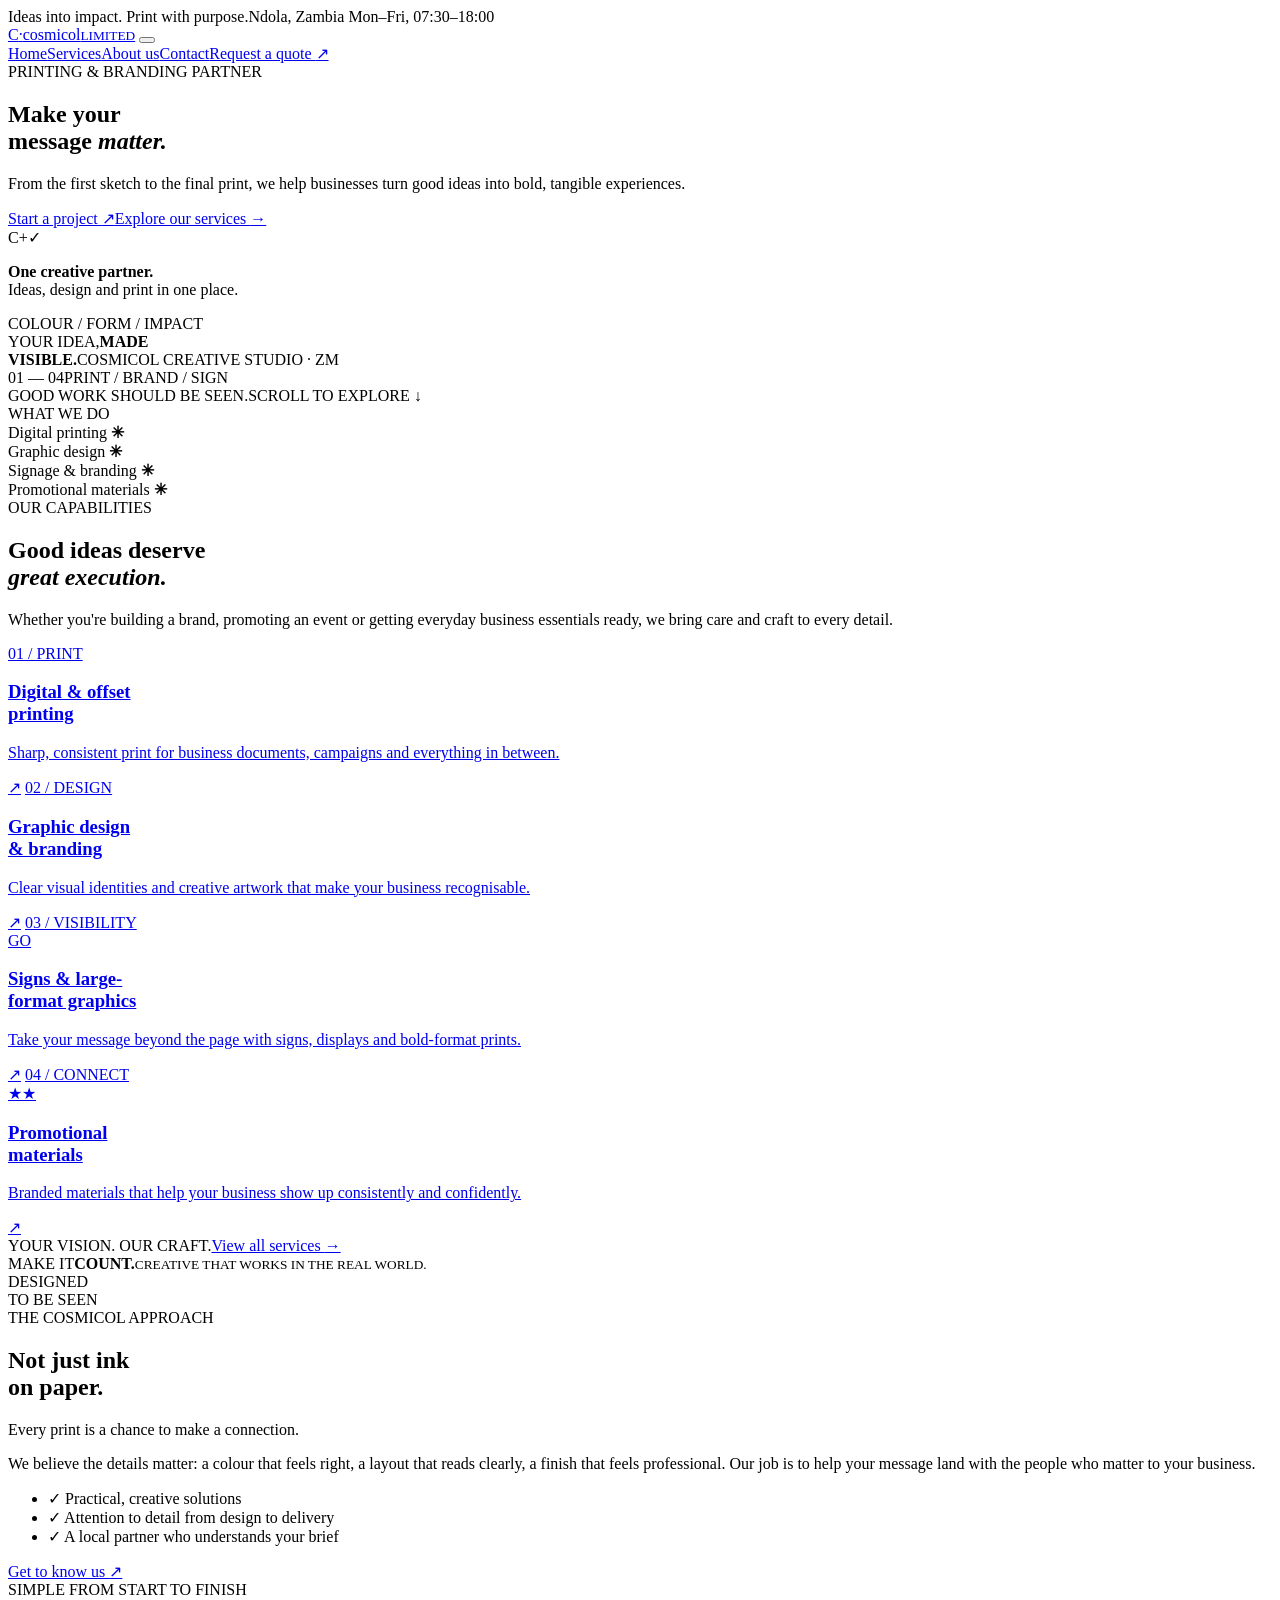
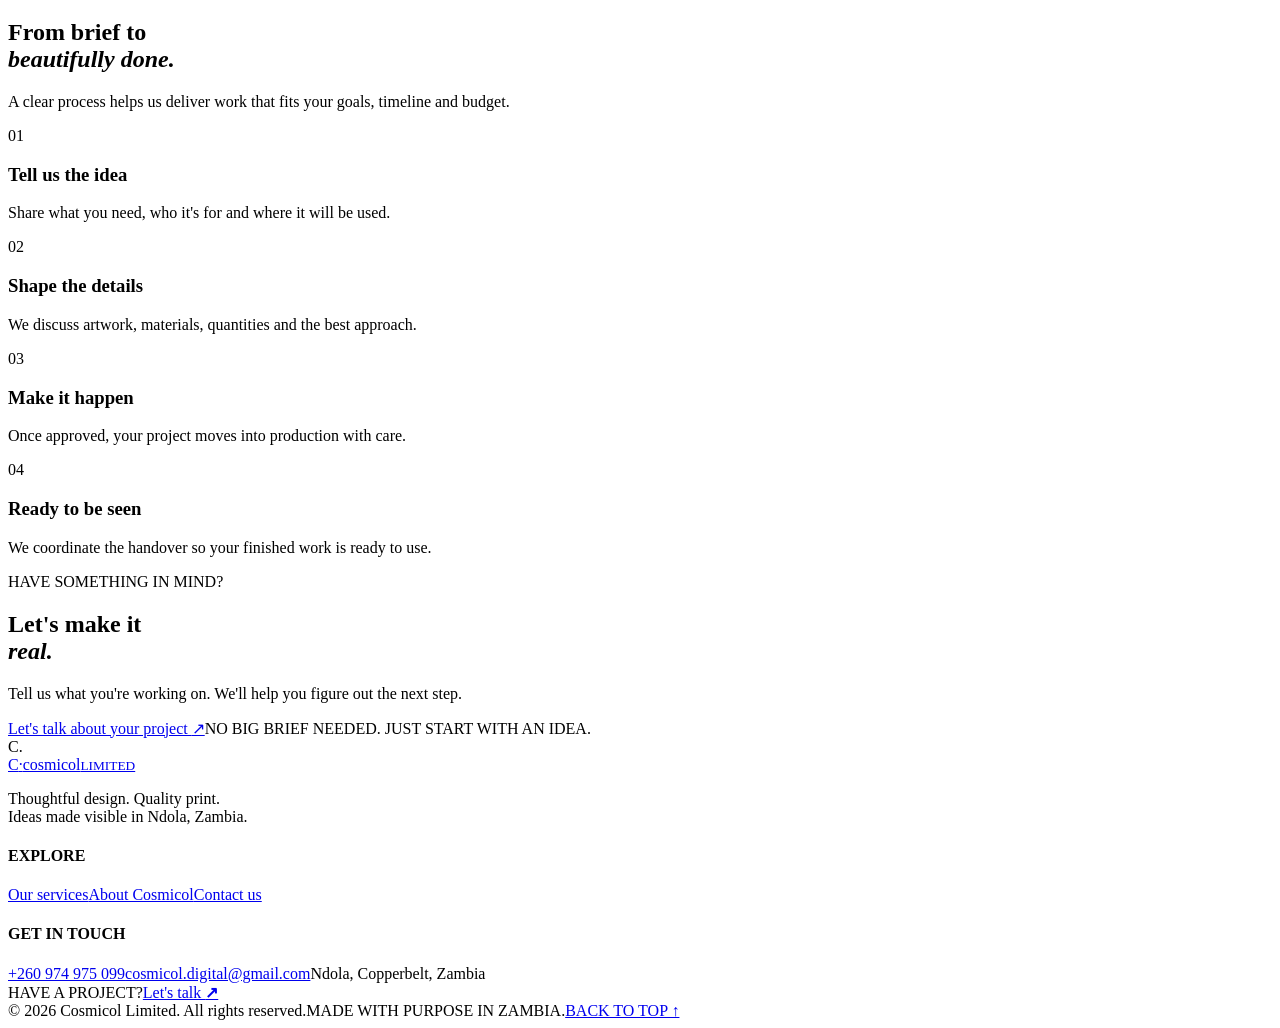
==== index.html @ d36f86be "Build Cosmicol Limited business website homepage" ====
<!doctype html>
<html lang="en">
<head>
  <meta charset="utf-8">
  <meta name="viewport" content="width=device-width, initial-scale=1">
  <meta name="theme-color" content="#102a43">
  <meta name="description" content="Cosmicol Limited delivers digital and offset printing, graphic design, signage, branding and promotional materials in Ndola, Zambia.">
  <title>Cosmicol Limited — Print. Brand. Stand Out.</title>
  <link rel="preconnect" href="https://fonts.googleapis.com">
  <link rel="preconnect" href="https://fonts.gstatic.com" crossorigin>
  <link href="https://fonts.googleapis.com/css2?family=DM+Sans:wght@400;500;600;700&family=Manrope:wght@400;500;600;700;800&display=swap" rel="stylesheet">
  <link rel="stylesheet" href="assets/css/style.css">
  <script src="assets/js/main.js" defer></script>
</head>
<body>
  <div class="topline"><div class="container topline-inner"><span>Ideas into impact. Print with purpose.</span><span>Ndola, Zambia <i class="dot"></i> Mon–Fri, 07:30–18:00</span></div></div>
  <header class="site-header">
    <div class="container nav-wrap">
      <a class="brand" href="index.html" aria-label="Cosmicol Limited home"><span class="brand-mark">C<span>·</span></span><span class="brand-name">cosmicol<small>LIMITED</small></span></a>
      <button class="menu-toggle" aria-label="Open navigation" aria-expanded="false"><span></span><span></span></button>
      <nav class="main-nav" aria-label="Main navigation"><a class="active" href="index.html">Home</a><a href="services.html">Services</a><a href="about.html">About us</a><a href="contact.html">Contact</a><a class="nav-cta" href="contact.html#quote">Request a quote <span>↗</span></a></nav>
    </div>
  </header>
  <main>
    <section class="hero">
      <div class="hero-grid container">
        <div class="hero-copy">
          <div class="eyebrow"><span class="eyebrow-line"></span> PRINTING & BRANDING PARTNER</div>
          <h1>Make your<br>message <em>matter.</em></h1>
          <p class="hero-intro">From the first sketch to the final print, we help businesses turn good ideas into bold, tangible experiences.</p>
          <div class="hero-actions"><a class="button button-primary" href="contact.html#quote">Start a project <span>↗</span></a><a class="text-link" href="services.html">Explore our services <span>→</span></a></div>
          <div class="hero-proof"><div class="proof-avatars"><span>C</span><span>+</span><span>✓</span></div><p><strong>One creative partner.</strong><br>Ideas, design and print in one place.</p></div>
        </div>
        <div class="hero-art" aria-label="Abstract artwork inspired by print and colour">
          <div class="art-label art-label-top">COLOUR / FORM / IMPACT</div>
          <div class="art-sheet sheet-back"></div><div class="art-sheet sheet-mid"></div><div class="art-sheet sheet-front"><span class="sheet-kicker">YOUR IDEA,</span><strong>MADE<br>VISIBLE.</strong><span class="sheet-foot">COSMICOL CREATIVE STUDIO · ZM</span></div>
          <div class="art-orbit orbit-one"></div><div class="art-orbit orbit-two"></div><div class="art-sun"></div>
          <div class="art-label art-label-bottom"><span>01 — 04</span><span>PRINT / BRAND / SIGN</span></div>
        </div>
      </div>
      <div class="hero-bottom container"><span>GOOD WORK SHOULD BE SEEN.</span><span class="scroll-mark">SCROLL TO EXPLORE ↓</span></div>
    </section>
    <section class="service-strip"><div class="container strip-inner"><span>WHAT WE DO</span><div>Digital printing <b>✳</b></div><div>Graphic design <b>✳</b></div><div>Signage & branding <b>✳</b></div><div>Promotional materials <b>✳</b></div></div></section>
    <section class="section services-preview">
      <div class="container">
        <div class="section-heading"><div><div class="eyebrow"><span class="eyebrow-line"></span> OUR CAPABILITIES</div><h2>Good ideas deserve<br><em>great execution.</em></h2></div><p>Whether you're building a brand, promoting an event or getting everyday business essentials ready, we bring care and craft to every detail.</p></div>
        <div class="service-cards">
          <a class="service-card card-blue" href="services.html#digital"><span class="card-index">01 / PRINT</span><div class="service-symbol symbol-print"><span></span><span></span><span></span></div><h3>Digital & offset<br>printing</h3><p>Sharp, consistent print for business documents, campaigns and everything in between.</p><span class="card-arrow">↗</span></a>
          <a class="service-card card-orange" href="services.html#design"><span class="card-index">02 / DESIGN</span><div class="service-symbol symbol-design"><span></span><span></span><span></span></div><h3>Graphic design<br>& branding</h3><p>Clear visual identities and creative artwork that make your business recognisable.</p><span class="card-arrow">↗</span></a>
          <a class="service-card card-green" href="services.html#signage"><span class="card-index">03 / VISIBILITY</span><div class="service-symbol symbol-sign"><span>GO</span><i></i></div><h3>Signs & large-<br>format graphics</h3><p>Take your message beyond the page with signs, displays and bold-format prints.</p><span class="card-arrow">↗</span></a>
          <a class="service-card card-lilac" href="services.html#promo"><span class="card-index">04 / CONNECT</span><div class="service-symbol symbol-promo"><span>★</span><span>★</span></div><h3>Promotional<br>materials</h3><p>Branded materials that help your business show up consistently and confidently.</p><span class="card-arrow">↗</span></a>
        </div>
        <div class="section-link-row"><span>YOUR VISION. OUR CRAFT.</span><a class="text-link" href="services.html">View all services <span>→</span></a></div>
      </div>
    </section>
    <section class="feature-section"><div class="container feature-grid"><div class="feature-visual"><div class="feature-circle"></div><div class="feature-type"><span>MAKE IT</span><strong>COUNT.</strong><small>CREATIVE THAT WORKS IN THE REAL WORLD.</small></div><div class="feature-stamp">DESIGNED<br>TO BE SEEN</div></div><div class="feature-copy"><div class="eyebrow"><span class="eyebrow-line"></span> THE COSMICOL APPROACH</div><h2>Not just ink<br>on paper.</h2><p class="lead">Every print is a chance to make a connection.</p><p>We believe the details matter: a colour that feels right, a layout that reads clearly, a finish that feels professional. Our job is to help your message land with the people who matter to your business.</p><ul class="check-list"><li><span>✓</span> Practical, creative solutions</li><li><span>✓</span> Attention to detail from design to delivery</li><li><span>✓</span> A local partner who understands your brief</li></ul><a class="button button-dark" href="about.html">Get to know us <span>↗</span></a></div></div></section>
    <section class="process-section section"><div class="container"><div class="section-heading"><div><div class="eyebrow"><span class="eyebrow-line"></span> SIMPLE FROM START TO FINISH</div><h2>From brief to<br><em>beautifully done.</em></h2></div><p>A clear process helps us deliver work that fits your goals, timeline and budget.</p></div><div class="process-grid"><article><span>01</span><h3>Tell us the idea</h3><p>Share what you need, who it's for and where it will be used.</p></article><article><span>02</span><h3>Shape the details</h3><p>We discuss artwork, materials, quantities and the best approach.</p></article><article><span>03</span><h3>Make it happen</h3><p>Once approved, your project moves into production with care.</p></article><article><span>04</span><h3>Ready to be seen</h3><p>We coordinate the handover so your finished work is ready to use.</p></article></div></div></section>
    <section class="cta-section"><div class="container cta-inner"><div><div class="eyebrow eyebrow-light"><span class="eyebrow-line"></span> HAVE SOMETHING IN MIND?</div><h2>Let's make it<br><em>real.</em></h2></div><div class="cta-right"><p>Tell us what you're working on. We'll help you figure out the next step.</p><a class="button button-light" href="contact.html#quote">Let's talk about your project <span>↗</span></a><span class="cta-note">NO BIG BRIEF NEEDED. JUST START WITH AN IDEA.</span></div><div class="cta-decoration">C.</div></div></section>
  </main>
  <footer class="site-footer"><div class="container footer-main"><div class="footer-brand"><a class="brand brand-light" href="index.html"><span class="brand-mark">C<span>·</span></span><span class="brand-name">cosmicol<small>LIMITED</small></span></a><p>Thoughtful design. Quality print.<br>Ideas made visible in Ndola, Zambia.</p></div><div class="footer-column"><h4>EXPLORE</h4><a href="services.html">Our services</a><a href="about.html">About Cosmicol</a><a href="contact.html">Contact us</a></div><div class="footer-column"><h4>GET IN TOUCH</h4><a href="tel:+260974975099">+260 974 975 099</a><a href="mailto:cosmicol.digital@gmail.com">cosmicol.digital@gmail.com</a><span>Ndola, Copperbelt, Zambia</span></div><div class="footer-contact"><span>HAVE A PROJECT?</span><a href="contact.html#quote">Let's talk <b>↗</b></a></div></div><div class="container footer-bottom"><span>© <span data-year>2026</span> Cosmicol Limited. All rights reserved.</span><span>MADE WITH PURPOSE IN ZAMBIA.</span><a href="#top" class="back-top">BACK TO TOP ↑</a></div></footer>
</body>
</html>
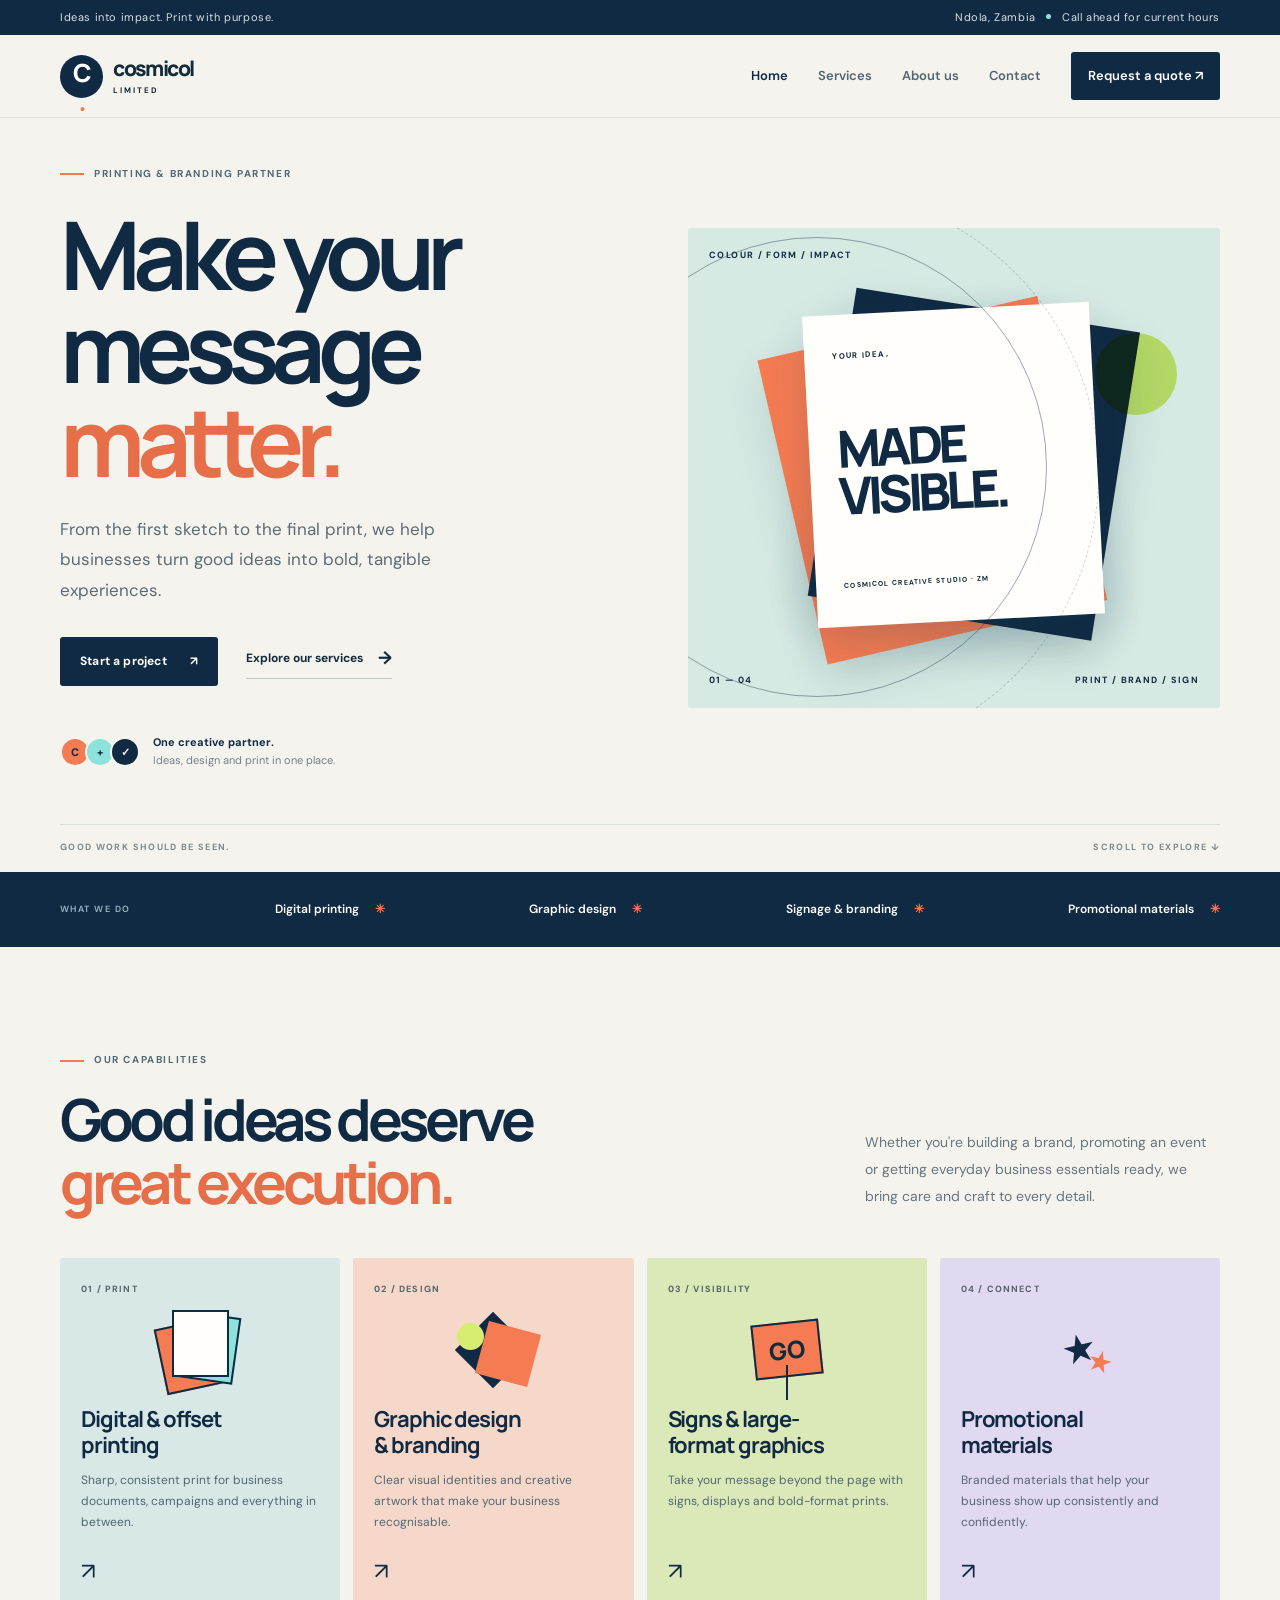
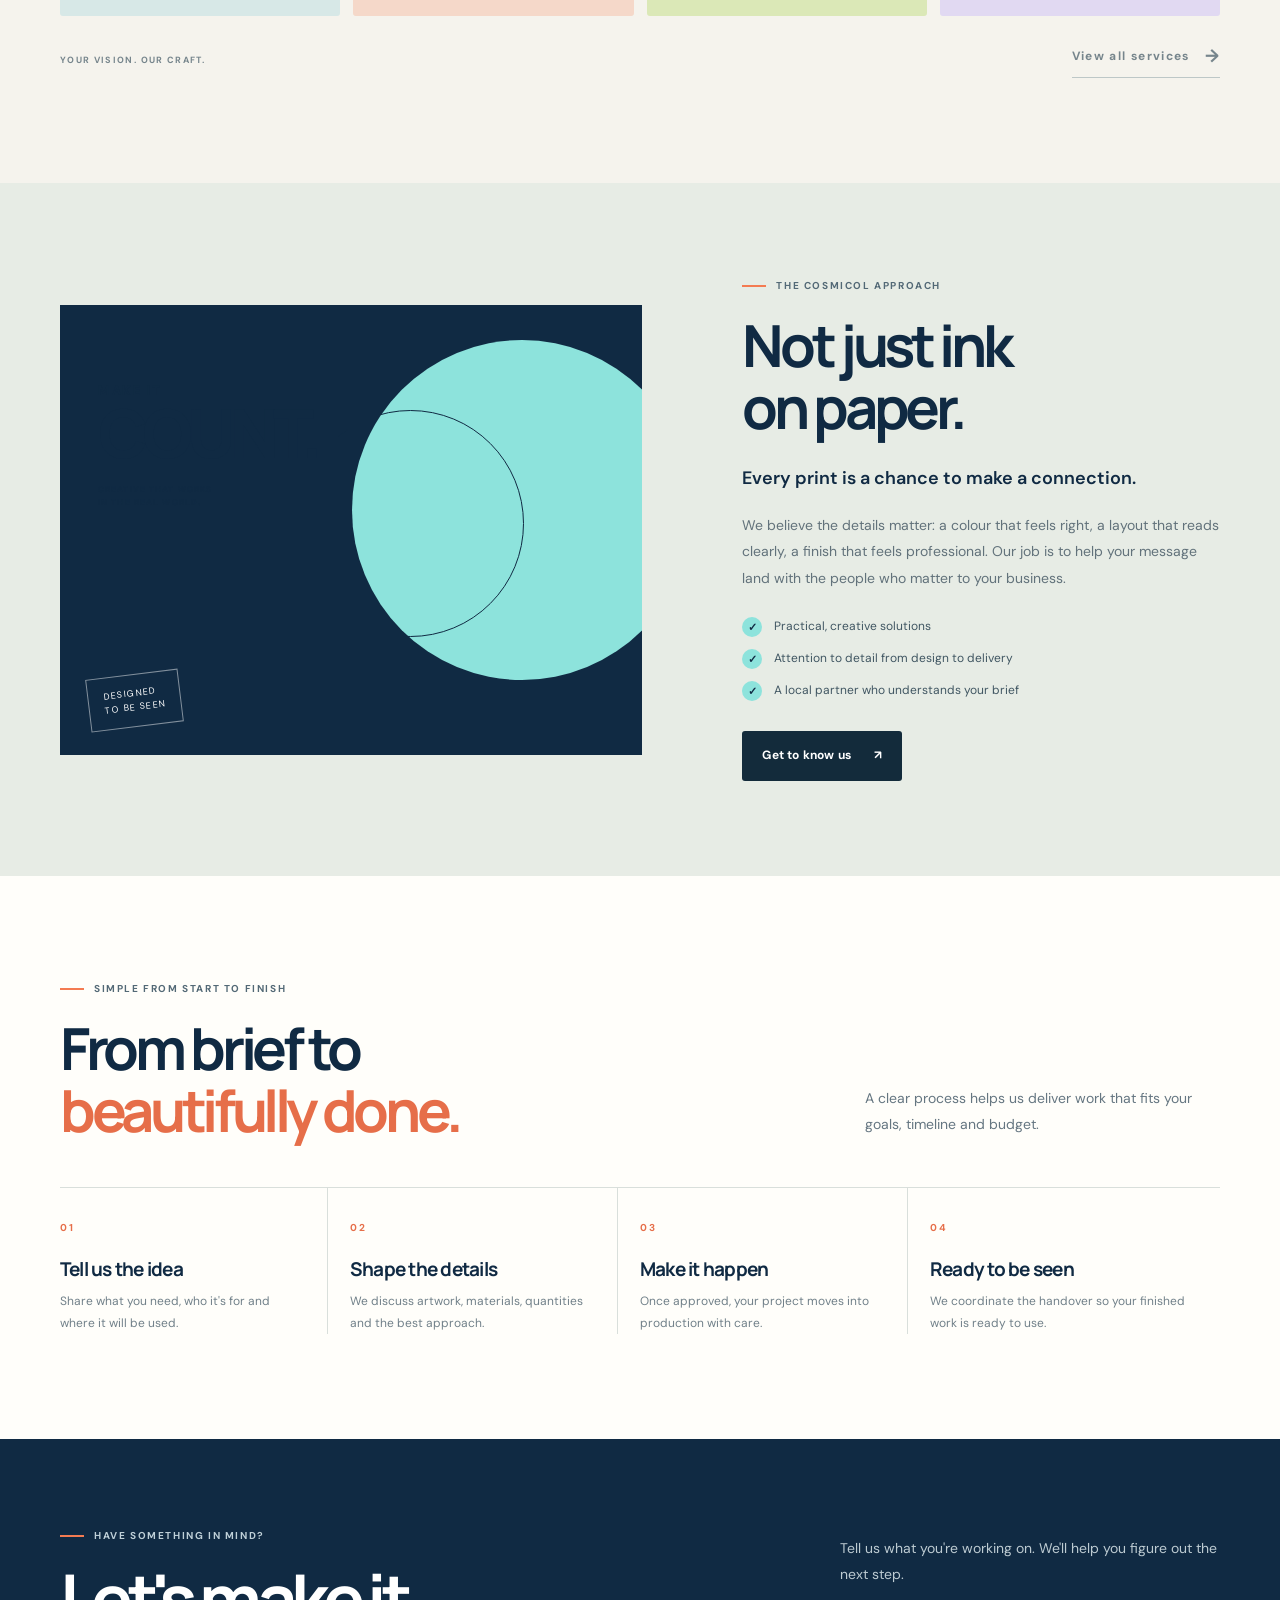
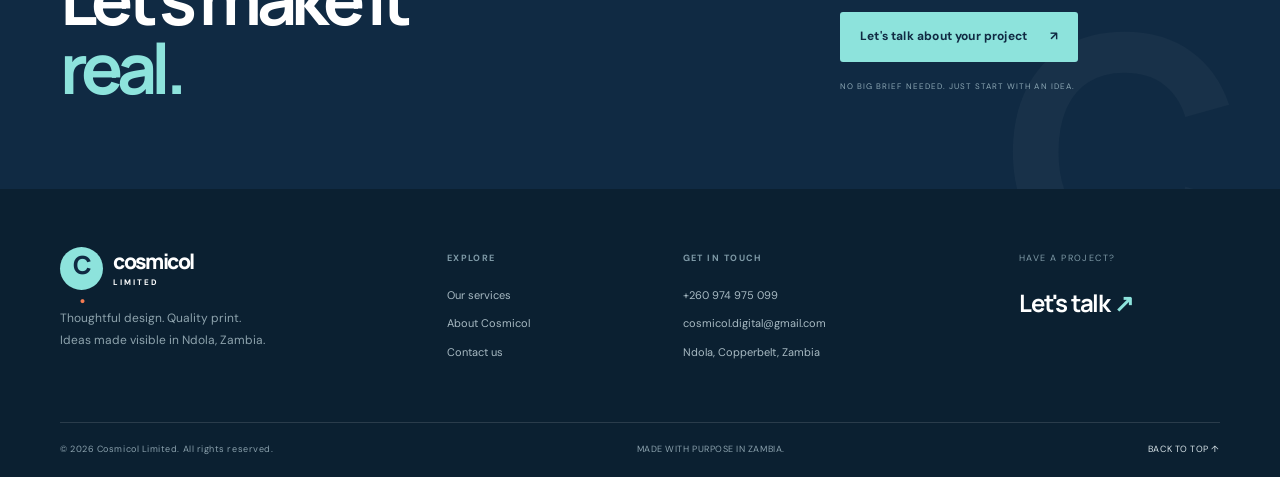
==== commit e4d4d1ea: "Avoid publishing unconfirmed opening hours" ====
--- a/index.html
+++ b/index.html
@@ -13,7 +13,7 @@
   <script src="assets/js/main.js" defer></script>
 </head>
 <body>
-  <div class="topline"><div class="container topline-inner"><span>Ideas into impact. Print with purpose.</span><span>Ndola, Zambia <i class="dot"></i> Mon–Fri, 07:30–18:00</span></div></div>
+  <div class="topline"><div class="container topline-inner"><span>Ideas into impact. Print with purpose.</span><span>Ndola, Zambia <i class="dot"></i> Call ahead for current hours</span></div></div>
   <header class="site-header">
     <div class="container nav-wrap">
       <a class="brand" href="index.html" aria-label="Cosmicol Limited home"><span class="brand-mark">C<span>·</span></span><span class="brand-name">cosmicol<small>LIMITED</small></span></a>
--- a/assets/css/style.css
+++ b/assets/css/style.css
@@ -0,0 +1 @@
+:root{--navy:#102a43;--navy2:#173e56;--ink:#132b3b;--muted:#667783;--paper:#f5f3ed;--white:#fffefa;--line:#d9dfdb;--cyan:#8de3dc;--orange:#f47b52;--lime:#d7ed72;--lilac:#c9b9f3;--sans:"DM Sans",sans-serif;--display:"Manrope",sans-serif}*{box-sizing:border-box}html{scroll-behavior:smooth;scroll-padding-top:100px}body{margin:0;background:var(--paper);color:var(--ink);font-family:var(--sans);font-size:16px;line-height:1.65;-webkit-font-smoothing:antialiased}a{color:inherit;text-decoration:none}button,input,textarea,select{font:inherit}.container{width:min(1160px,calc(100% - 48px));margin-inline:auto}.topline{background:var(--navy);color:#d6e0e5;font-size:11px;letter-spacing:.055em}.topline-inner{min-height:35px;display:flex;justify-content:space-between;align-items:center;gap:20px}.dot{display:inline-block;width:5px;height:5px;background:var(--cyan);border-radius:50%;margin:0 7px 2px}.site-header{position:sticky;top:0;z-index:50;background:rgba(245,243,237,.94);backdrop-filter:blur(16px);border-bottom:1px solid rgba(16,42,67,.1)}.nav-wrap{height:82px;display:flex;align-items:center;justify-content:space-between}.brand{display:inline-flex;align-items:center;gap:10px;min-width:max-content}.brand-mark{width:43px;height:43px;display:grid;place-items:center;border-radius:50%;background:var(--navy);color:white;font:800 25px var(--display);letter-spacing:-.1em}.brand-mark span{color:var(--orange)}.brand-name{font:800 21px var(--display);letter-spacing:-.065em;line-height:1.05}.brand-name small{display:block;font:700 8px var(--sans);letter-spacing:.25em;margin-top:5px}.main-nav{display:flex;align-items:center;gap:30px;font-size:13px;font-weight:600}.main-nav>a:not(.nav-cta){color:#536573;transition:color .2s}.main-nav>a:hover,.main-nav>a.active{color:var(--navy)}.nav-cta{padding:13px 17px;background:var(--navy);color:white;border-radius:3px;transition:background .2s,transform .2s}.nav-cta:hover{background:var(--navy2);transform:translateY(-1px)}.menu-toggle{display:none;background:none;border:0;padding:8px}.menu-toggle span{display:block;width:24px;height:2px;background:var(--navy);margin:5px}.hero{background:var(--paper);overflow:hidden}.hero-grid{min-height:610px;display:grid;grid-template-columns:1fr .92fr;align-items:center;gap:50px;padding-top:48px;padding-bottom:54px}.eyebrow{display:flex;align-items:center;gap:10px;font-size:10px;font-weight:700;letter-spacing:.16em;color:#536976}.eyebrow-line{width:24px;height:2px;background:var(--orange);display:inline-block}.hero h1,.page-hero h1{font:700 clamp(56px,7.4vw,96px)/.99 var(--display);letter-spacing:-.085em;margin:24px 0 26px;color:var(--navy)}h1 em,h2 em{font-style:normal;color:#e66e49}.hero-intro{font-size:17px;line-height:1.8;color:#5b6c77;max-width:435px}.hero-actions{display:flex;align-items:center;gap:28px;margin-top:31px;flex-wrap:wrap}.button{display:inline-flex;align-items:center;justify-content:center;gap:23px;padding:15px 20px;border:0;border-radius:3px;font-weight:700;font-size:12px;letter-spacing:.015em;transition:transform .2s,background .2s;cursor:pointer}.button:hover{transform:translateY(-2px)}.button-primary{background:var(--navy);color:white}.button-primary:hover{background:var(--navy2)}.button-dark{background:#132b3b;color:white}.button-light{background:var(--cyan);color:var(--navy)}.text-link{font-size:12px;font-weight:700;display:inline-flex;align-items:center;gap:15px;border-bottom:1px solid #bdc7c7;padding-bottom:5px}.text-link span{font-size:18px;transition:transform .2s}.text-link:hover span{transform:translateX(4px)}.hero-proof{display:flex;align-items:center;gap:13px;margin-top:48px}.proof-avatars{display:flex}.proof-avatars span{width:30px;height:30px;border-radius:50%;display:grid;place-items:center;margin-left:-5px;border:2px solid var(--paper);background:var(--cyan);color:var(--navy);font-weight:800;font-size:11px}.proof-avatars span:first-child{margin-left:0;background:var(--orange)}.proof-avatars span:last-child{background:var(--navy);color:white}.hero-proof p{font-size:11px;line-height:1.6;color:#74818a;margin:0}.hero-proof strong{color:var(--navy)}.hero-art{height:480px;position:relative;overflow:hidden;background:#d6e9e3;border-radius:3px}.art-label{position:absolute;z-index:4;font-size:9px;letter-spacing:.15em;font-weight:700;color:var(--navy);display:flex;justify-content:space-between;width:calc(100% - 42px);left:21px}.art-label-top{top:20px}.art-label-bottom{bottom:20px}.art-sheet{position:absolute;width:54%;height:65%;top:17%;left:23%;box-shadow:0 18px 45px #173e5624;transform:rotate(7deg)}.sheet-back{background:var(--orange);transform:rotate(-13deg) translate(-24px,10px)}.sheet-mid{background:var(--navy);transform:rotate(9deg) translate(20px,-4px)}.sheet-front{background:var(--white);padding:35px 28px;display:flex;flex-direction:column;justify-content:space-between;transform:rotate(-3deg)}.sheet-kicker,.sheet-foot{font-size:8px;letter-spacing:.16em;font-weight:700}.sheet-front strong{font:800 clamp(34px,4vw,52px)/.92 var(--display);letter-spacing:-.09em;color:var(--navy)}.sheet-foot{font-size:7px}.art-orbit{position:absolute;border:1px solid #102a4366;border-radius:50%;width:460px;height:460px;top:2%;left:-19%}.orbit-two{width:570px;height:570px;top:-8%;left:-30%;border-style:dashed;opacity:.5}.art-sun{position:absolute;width:82px;height:82px;background:var(--lime);border-radius:50%;right:8%;top:22%;mix-blend-mode:multiply}.hero-bottom{display:flex;justify-content:space-between;border-top:1px solid var(--line);padding-top:15px;padding-bottom:18px;font-size:9px;font-weight:700;letter-spacing:.15em;color:#7d898e}.service-strip{background:var(--navy);color:white}.strip-inner{min-height:75px;display:flex;align-items:center;justify-content:space-between;gap:22px;font-size:12px;font-weight:600;flex-wrap:wrap;padding-block:18px}.strip-inner>span{font-size:9px;letter-spacing:.16em;color:#9db4c2}.strip-inner b{color:var(--orange);padding-left:13px}.section{padding:105px 0}.section-heading{display:flex;justify-content:space-between;align-items:flex-end;gap:45px;margin-bottom:45px}.section-heading h2,.feature-copy h2,.detail-copy h2,.about-intro-copy h2,.contact-info h2,.map-note h2{font:700 clamp(38px,5vw,58px)/1.08 var(--display);letter-spacing:-.075em;color:var(--navy);margin:19px 0 0}.section-heading>p{max-width:355px;margin:0 0 4px;color:#657681;font-size:14px;line-height:1.9}.service-cards{display:grid;grid-template-columns:repeat(4,1fr);gap:13px}.service-card{position:relative;display:flex;flex-direction:column;min-height:345px;padding:24px 21px 25px;border-radius:3px;overflow:hidden;transition:transform .25s}.service-card:hover{transform:translateY(-5px)}.card-blue{background:#d7e8e7}.card-orange{background:#f5d8c9}.card-green{background:#dbe8b7}.card-lilac{background:#e1d9f2}.card-index{font-size:9px;font-weight:700;letter-spacing:.13em;color:#52636a}.service-symbol{height:105px;display:flex;align-items:center;justify-content:center;position:relative}.symbol-print span{position:absolute;width:57px;height:67px;border:2px solid var(--navy);background:#fffefa}.symbol-print span:nth-child(1){transform:translate(-12px,7px) rotate(-12deg);background:var(--orange)}.symbol-print span:nth-child(2){transform:translate(8px,-2px) rotate(8deg);background:var(--cyan)}.symbol-print span:nth-child(3){transform:translate(0,-6px);background:#fffefa}.symbol-design span{position:absolute;width:54px;height:54px;background:var(--navy);transform:rotate(45deg)}.symbol-design span:nth-child(2){background:var(--orange);transform:translate(15px,4px) rotate(15deg)}.symbol-design span:nth-child(3){width:27px;height:27px;background:var(--lime);transform:translate(-23px,-13px);border-radius:50%}.symbol-sign span{font:800 24px var(--display);background:var(--orange);padding:9px 14px;border:2px solid var(--navy);transform:rotate(-6deg)}.symbol-sign i{position:absolute;width:2px;height:35px;background:var(--navy);top:68px}.symbol-promo span{position:absolute;font-size:39px;color:var(--navy);transform:rotate(-13deg)}.symbol-promo span+span{font-size:29px;color:var(--orange);transform:translate(20px,13px) rotate(15deg)}.service-card h3{font:700 22px/1.17 var(--display);letter-spacing:-.05em;color:var(--navy);margin:5px 0 12px}.service-card p{font-size:12px;line-height:1.75;color:#536773;margin:0 0 20px}.card-arrow{margin-top:auto;font-size:23px;color:var(--navy)}.section-link-row{display:flex;justify-content:space-between;align-items:center;margin-top:26px;font-size:9px;letter-spacing:.15em;font-weight:700;color:#76858c}.feature-section{background:#e7ece5;padding:95px 0}.feature-grid{display:grid;grid-template-columns:1fr .82fr;gap:100px;align-items:center}.feature-visual{height:450px;background:var(--navy);position:relative;overflow:hidden}.feature-circle{position:absolute;width:340px;height:340px;border-radius:50%;background:var(--cyan);right:-50px;top:35px}.feature-circle:after{content:"";position:absolute;width:225px;height:225px;border:1px solid var(--navy);border-radius:50%;left:-55px;top:70px}.feature-type{position:absolute;left:38px;top:75px;color:var(--navy);display:flex;flex-direction:column;font-size:13px;font-weight:800;letter-spacing:.12em}.feature-type strong{font:800 67px/.95 var(--display);letter-spacing:-.09em}.feature-type small{font-size:8px;letter-spacing:.14em;margin-top:18px;max-width:120px;line-height:1.7}.feature-stamp{position:absolute;bottom:28px;left:28px;padding:12px 15px;border:1px solid #ffffff7a;color:white;font-size:9px;letter-spacing:.16em;line-height:1.5;transform:rotate(-7deg)}.feature-copy .lead{font-size:18px;font-weight:600;color:var(--navy);margin-top:25px}.feature-copy>p:not(.lead){font-size:14px;color:#62727b;line-height:1.9}.check-list{list-style:none;padding:0;margin:26px 0 30px;display:grid;gap:12px;font-size:12px;color:#405662}.check-list li{display:flex;gap:12px;align-items:center}.check-list li span{width:20px;height:20px;border-radius:50%;display:grid;place-items:center;background:var(--cyan);color:var(--navy);font-size:11px;font-weight:800}.process-section{background:var(--white)}.process-grid{display:grid;grid-template-columns:repeat(4,1fr);border-top:1px solid var(--line)}.process-grid article{padding:25px 22px 0 0;border-right:1px solid var(--line);margin-right:22px}.process-grid article:last-child{border:0;margin:0}.process-grid article>span{font-size:10px;font-weight:700;letter-spacing:.15em;color:#e66e49}.process-grid h3{font:700 19px var(--display);letter-spacing:-.04em;color:var(--navy);margin:17px 0 9px}.process-grid p{font-size:12px;color:#718089;line-height:1.8;margin:0}.cta-section{background:var(--navy);color:white;overflow:hidden}.cta-inner{position:relative;display:flex;justify-content:space-between;align-items:center;gap:60px;min-height:350px;padding-block:70px}.eyebrow-light{color:#bfd0d8}.cta-inner h2{font:700 clamp(43px,5.7vw,70px)/.98 var(--display);letter-spacing:-.08em;margin:20px 0 0}.cta-inner h2 em{color:var(--cyan)}.cta-right{max-width:380px;position:relative;z-index:2}.cta-right p{font-size:14px;color:#bdcbd2;line-height:1.85;margin:0 0 24px}.cta-note{display:block;margin-top:18px;font-size:8px;letter-spacing:.13em;color:#8ca7b4}.cta-decoration{position:absolute;right:-25px;bottom:-100px;font:800 320px/.9 var(--display);letter-spacing:-.13em;color:#ffffff08;pointer-events:none}.site-footer{background:#0b2031;color:#d4dfe3}.footer-main{display:grid;grid-template-columns:1.4fr .8fr 1.2fr .8fr;gap:35px;padding-block:58px}.brand-light .brand-mark{background:var(--cyan);color:var(--navy)}.brand-light .brand-name{color:white}.footer-brand p{font-size:12px;color:#8ea3ad;line-height:1.8;margin-top:18px}.footer-column{display:flex;flex-direction:column;align-items:flex-start;gap:10px;font-size:11px;color:#a8bac3}.footer-column h4,.footer-contact>span{font-size:9px;letter-spacing:.16em;color:#7f9aa7;margin:4px 0 10px}.footer-column a:hover{color:var(--cyan)}.footer-contact{display:flex;flex-direction:column;gap:10px}.footer-contact a{font:700 24px var(--display);letter-spacing:-.05em;color:white}.footer-contact b{color:var(--cyan)}.footer-bottom{min-height:55px;border-top:1px solid #ffffff20;display:flex;align-items:center;justify-content:space-between;gap:20px;font-size:9px;letter-spacing:.06em;color:#8ba1ad}.footer-bottom a{color:#d8e3e8}.page-hero{position:relative;overflow:hidden;background:#e6ece6;padding:92px 0 48px;min-height:390px}.page-hero .container{position:relative;z-index:2}.page-hero h1{font-size:clamp(54px,7vw,82px);margin:20px 0}.page-hero p{max-width:550px;color:#5f717b;font-size:16px;line-height:1.8}.page-hero-note{display:flex;gap:30px;margin-top:50px;padding-top:15px;border-top:1px solid #cbd4cf;font-size:9px;letter-spacing:.13em;font-weight:700;color:#74858a}.page-hero-shape{position:absolute;width:360px;height:360px;border-radius:50%;background:var(--cyan);right:5%;top:35px;opacity:.6}.page-hero-shape:after{content:"";position:absolute;inset:32px;border:1px solid var(--navy);border-radius:50%}.services-list{padding-top:75px}.service-detail{position:relative;display:grid;grid-template-columns:1fr .9fr;gap:85px;align-items:center;padding:45px 0 80px;border-bottom:1px solid var(--line)}.service-detail:last-child{border-bottom:0}.detail-reverse .detail-art{order:2}.detail-reverse .detail-copy{order:1}.detail-number{position:absolute;left:0;top:15px;font-size:10px;letter-spacing:.15em;color:#e66e49;font-weight:700}.detail-art{height:370px;position:relative;overflow:hidden;background:#d5e8e4}.detail-art-print{background:#f2d7c9}.paper-stack{position:absolute;inset:50px 0 0 0;display:flex;justify-content:center;align-items:center}.paper-stack span{position:absolute;width:180px;height:230px;background:white;box-shadow:0 12px 25px #173e5620;border:1px solid #e7e7e1}.paper-stack span:nth-child(1){transform:rotate(-13deg) translate(-22px,8px);background:var(--cyan)}.paper-stack span:nth-child(2){transform:rotate(10deg) translate(20px,0);background:var(--navy)}.paper-stack span:nth-child(3){transform:rotate(-2deg);background:var(--white)}.paper-stack span:nth-child(3):after{content:"PRINT\A WITH\A PURPOSE.";white-space:pre;position:absolute;left:20px;top:35px;font:800 27px/.95 var(--display);letter-spacing:-.07em;color:var(--navy)}.art-caption{position:absolute;bottom:20px;left:22px;font-size:9px;font-weight:800;letter-spacing:.12em;line-height:1.5;color:var(--navy)}.detail-art-design{background:#d9e8c2}.design-block{position:absolute}.block-a{z-index:2;left:16%;top:22%;padding:26px 20px;background:var(--navy);color:white;font:800 26px/.98 var(--display);letter-spacing:-.06em;transform:rotate(-7deg)}.block-b{width:150px;height:190px;background:var(--orange);right:16%;top:17%;transform:rotate(13deg)}.block-c{width:90px;height:90px;background:var(--cyan);right:25%;bottom:19%;transform:rotate(30deg)}.design-circle{position:absolute;width:90px;height:90px;border-radius:50%;border:2px solid var(--navy);left:18%;bottom:20%}.detail-art-sign{background:#cfe5e3}.sign-board{position:absolute;left:23%;top:18%;width:54%;height:54%;background:var(--orange);border:3px solid var(--navy);box-shadow:12px 12px 0 var(--navy);display:flex;align-items:center;justify-content:space-between;padding:25px;transform:rotate(-5deg);font:800 36px/.95 var(--display);letter-spacing:-.07em}.sign-board b{font-size:30px}.sign-pole{position:absolute;left:49%;top:65%;height:90px;width:7px;background:var(--navy)}.detail-art-promo{background:#e1d9f2}.promo-card{position:absolute;width:140px;height:190px;padding:20px;font:800 23px/.95 var(--display);letter-spacing:-.06em;box-shadow:0 15px 25px #173e5624}.promo-one{background:var(--navy);color:white;top:22%;left:15%;transform:rotate(-12deg)}.promo-two{background:var(--lime);top:17%;right:17%;transform:rotate(11deg)}.promo-three{background:var(--orange);width:95px;height:95px;right:29%;bottom:12%;font-size:50px;display:grid;place-items:center;transform:rotate(-8deg)}.promo-three span{color:white}.detail-copy .eyebrow{margin-bottom:15px}.detail-copy h2{font-size:clamp(38px,4.5vw,53px);margin-bottom:20px}.detail-copy>p{color:#667781;font-size:14px;line-height:1.9}.service-tags{list-style:none;display:flex;gap:8px;flex-wrap:wrap;padding:0;margin:25px 0}.service-tags li{border:1px solid #d1d9d5;border-radius:30px;padding:6px 10px;font-size:10px;color:#536976}.detail-copy .text-link{margin-top:4px}.about-hero{min-height:475px}.about-hero-art{position:absolute;right:9%;top:42px;width:300px;height:300px;border-radius:50%;background:var(--navy);display:grid;place-items:center;color:var(--cyan);font:800 170px var(--display);letter-spacing:-.15em;transform:rotate(-12deg)}.about-hero-art small{position:absolute;bottom:44px;font:700 8px var(--sans);letter-spacing:.15em;color:white}.about-intro{background:var(--white)}.about-intro-grid{display:grid;grid-template-columns:1fr .9fr;gap:100px;align-items:start}.about-bigline{font:700 clamp(35px,4.5vw,55px)/1.15 var(--display);letter-spacing:-.07em;color:var(--navy)}.about-bigline em{font-style:normal;color:#e66e49}.about-intro-copy h2{font-size:43px;margin:20px 0}.about-intro-copy p{color:#667781;font-size:14px;line-height:1.95}.values-section{padding:95px 0;background:#e6ece6}.values-grid{display:grid;grid-template-columns:repeat(4,1fr);gap:12px}.values-grid article{background:#f9f8f2;padding:24px;min-height:260px}.values-grid article>span{font-size:9px;letter-spacing:.12em;font-weight:700;color:#79878a}.value-icon{font-size:32px;color:#e66e49;margin:25px 0 12px}.values-grid h3{font:700 18px var(--display);letter-spacing:-.04em;color:var(--navy);margin:0 0 9px}.values-grid p{font-size:12px;line-height:1.8;color:#697982}.about-quote{background:var(--cyan);padding:75px 0}.quote-inner{max-width:800px}.quote-mark{font:800 70px/.7 var(--display);color:var(--navy)}.quote-inner blockquote{font:700 clamp(28px,4vw,43px)/1.2 var(--display);letter-spacing:-.06em;color:var(--navy);margin:25px 0}.quote-attribution{font-size:9px;letter-spacing:.16em;font-weight:700}.contact-hero{background:#d9e8e4}.contact-hero-shape{position:absolute;right:8%;top:62px;font:800 clamp(100px,17vw,210px)/1 var(--display);letter-spacing:-.12em;color:#102a4310;transform:rotate(-10deg)}.contact-section{padding-top:85px}.contact-grid{display:grid;grid-template-columns:.85fr 1.15fr;gap:85px;align-items:start}.contact-info h2{font-size:45px;margin:20px 0}.contact-info>p{color:#667781;font-size:14px;line-height:1.8}.contact-method{display:flex;gap:15px;padding:20px 0;border-bottom:1px solid var(--line)}.method-icon{width:38px;height:38px;background:var(--cyan);border-radius:50%;display:grid;place-items:center;color:var(--navy);font-weight:800;flex-shrink:0}.contact-method small{display:block;font-size:9px;letter-spacing:.14em;font-weight:700;color:#849197;margin-bottom:3px}.contact-method a,.contact-method strong{font-size:14px;font-weight:700;color:var(--navy);overflow-wrap:anywhere}.contact-method p{font-size:11px;color:#7b898f;margin:3px 0 0}.hours-card{background:#e6ece6;padding:20px;margin-top:25px}.hours-card>span{font-size:9px;letter-spacing:.14em;font-weight:700}.hours-card p{display:flex;justify-content:space-between;gap:15px;margin:10px 0;font-size:11px;color:#536672}.hours-card p b{font-weight:600}.hours-card small{display:block;font-size:10px;line-height:1.7;color:#7b898f;margin-top:15px}.quote-form-wrap{background:var(--white);padding:35px;border:1px solid #e2e5df;box-shadow:0 15px 45px #102a4308}.form-heading>span{font-size:9px;letter-spacing:.14em;font-weight:700;color:#e66e49}.form-heading h3{font:700 29px/1.2 var(--display);letter-spacing:-.06em;color:var(--navy);margin:12px 0}.form-heading p{font-size:12px;color:#718089;line-height:1.8}.form-row{display:grid;gap:7px;margin-top:19px}.form-row label{font-size:11px;font-weight:700;color:#324c5a}.form-row input,.form-row textarea,.form-row select{width:100%;border:1px solid #d5ded9;background:#fbfaf6;border-radius:2px;padding:12px 13px;color:var(--navy);outline:none;font-size:12px}.form-row input:focus,.form-row textarea:focus,.form-row select:focus{border-color:#3d8e92;box-shadow:0 0 0 3px #8de3dc45}.form-row textarea{resize:vertical;min-height:125px}.form-two{grid-template-columns:1fr 1fr;gap:12px}.form-two>div{display:grid;gap:7px}.consent-row{display:flex;align-items:flex-start;gap:10px;margin:20px 0;font-size:10px;line-height:1.6;color:#687a83}.consent-row input{margin-top:3px;accent-color:var(--navy)}.form-submit{width:100%;justify-content:space-between}.form-note{font-size:10px;color:#78868c;line-height:1.7;margin:14px 0 0}.map-note{background:#e6ece6;padding:70px 0}.map-note-inner{display:flex;justify-content:space-between;align-items:center;gap:40px}.map-note h2{font-size:40px;margin:16px 0}.map-note p{max-width:450px;color:#667781;font-size:13px;line-height:1.8}.map-note .button{flex-shrink:0}@media(max-width:950px){.main-nav{gap:18px}.hero-grid{gap:25px}.hero-art{height:420px}.service-cards{grid-template-columns:repeat(2,1fr)}.service-card{min-height:315px}.feature-grid{gap:45px}.footer-main{grid-template-columns:1fr 1fr;gap:35px}.service-detail{gap:40px}.about-hero-art{right:4%;width:240px;height:240px;font-size:135px}.contact-grid{gap:40px}.values-grid{grid-template-columns:repeat(2,1fr)}}@media(max-width:700px){.container{width:min(100% - 34px,560px)}.topline-inner{min-height:32px;font-size:9px}.topline-inner span:last-child{display:none}.nav-wrap{height:70px}.menu-toggle{display:block;cursor:pointer}.main-nav{display:none;position:absolute;top:70px;left:0;right:0;background:var(--paper);padding:15px 24px 25px;flex-direction:column;align-items:stretch;gap:0;border-bottom:1px solid var(--line);box-shadow:0 18px 20px #102a430c}.main-nav.open{display:flex}.main-nav>a{padding:13px 3px}.main-nav .nav-cta{margin-top:8px;text-align:center}.hero-grid{grid-template-columns:1fr;padding-top:55px;padding-bottom:35px;gap:35px}.hero h1{font-size:clamp(57px,15vw,80px)}.hero-intro{font-size:15px}.hero-art{height:390px}.art-sheet{height:66%;width:59%;left:21%}.sheet-front{padding:25px 20px}.sheet-front strong{font-size:43px}.hero-bottom{font-size:8px}.scroll-mark{display:none}.strip-inner{justify-content:flex-start;gap:13px 22px}.strip-inner>span{width:100%}.strip-inner>div{font-size:10px}.section{padding:70px 0}.section-heading{display:block;margin-bottom:30px}.section-heading>p{margin-top:20px;font-size:13px}.section-heading h2,.feature-copy h2{font-size:42px}.service-cards{gap:10px}.service-card{padding:18px 15px;min-height:315px}.service-card h3{font-size:20px}.service-card p{font-size:11px}.service-symbol{height:90px}.feature-section{padding:65px 0}.feature-grid{grid-template-columns:1fr;gap:40px}.feature-visual{height:350px}.feature-circle{width:270px;height:270px}.feature-type{left:25px;top:55px}.feature-type strong{font-size:57px}.process-grid{grid-template-columns:1fr 1fr;row-gap:28px}.process-grid article{margin-right:15px;padding-right:12px}.process-grid article:nth-child(2){border-right:0}.process-grid h3{font-size:17px}.cta-inner{display:block;padding-block:60px;min-height:0}.cta-right{margin-top:30px}.cta-decoration{font-size:200px;bottom:-60px}.footer-main{grid-template-columns:1fr 1fr;gap:32px 20px;padding-block:45px}.footer-brand{grid-column:1/-1}.footer-contact a{font-size:21px}.footer-bottom{padding-block:17px;flex-wrap:wrap;justify-content:flex-start;gap:10px 18px}.footer-bottom>span:nth-child(2){display:none}.page-hero{padding:65px 0 32px;min-height:340px}.page-hero h1{font-size:clamp(53px,13vw,70px)}.page-hero p{font-size:14px;max-width:90%}.page-hero-shape{width:200px;height:200px;right:-70px;top:60px;opacity:.35}.page-hero-note{gap:12px;flex-wrap:wrap;font-size:8px;margin-top:35px}.services-list{padding-top:40px}.service-detail{grid-template-columns:1fr;gap:25px;padding:45px 0 55px}.detail-art{height:300px}.detail-reverse .detail-art,.detail-reverse .detail-copy{order:initial}.detail-number{top:10px}.detail-copy h2{font-size:42px}.detail-copy>p{font-size:13px}.about-hero{min-height:450px}.about-hero-art{width:145px;height:145px;right:0;top:auto;bottom:25px;font-size:80px;opacity:.95}.about-hero-art small{font-size:6px;bottom:20px}.about-hero p{max-width:75%}.about-intro-grid{grid-template-columns:1fr;gap:40px}.about-bigline{font-size:42px}.about-intro-copy h2{font-size:38px}.values-section{padding:70px 0}.values-grid{gap:10px}.values-grid article{padding:17px;min-height:250px}.values-grid h3{font-size:16px}.values-grid p{font-size:11px}.about-quote{padding:55px 0}.quote-inner blockquote{font-size:31px}.contact-hero-shape{font-size:95px;right:-15px;top:auto;bottom:22px;opacity:.7}.contact-grid{grid-template-columns:1fr;gap:40px}.contact-info h2{font-size:40px}.quote-form-wrap{padding:23px 18px}.form-two{grid-template-columns:1fr;gap:19px}.map-note{padding:55px 0}.map-note-inner{display:block}.map-note .button{margin-top:15px}.map-note h2{font-size:36px}}@media(prefers-reduced-motion:reduce){html{scroll-behavior:auto}*,*::before,*::after{transition:none!important;animation:none!important}}
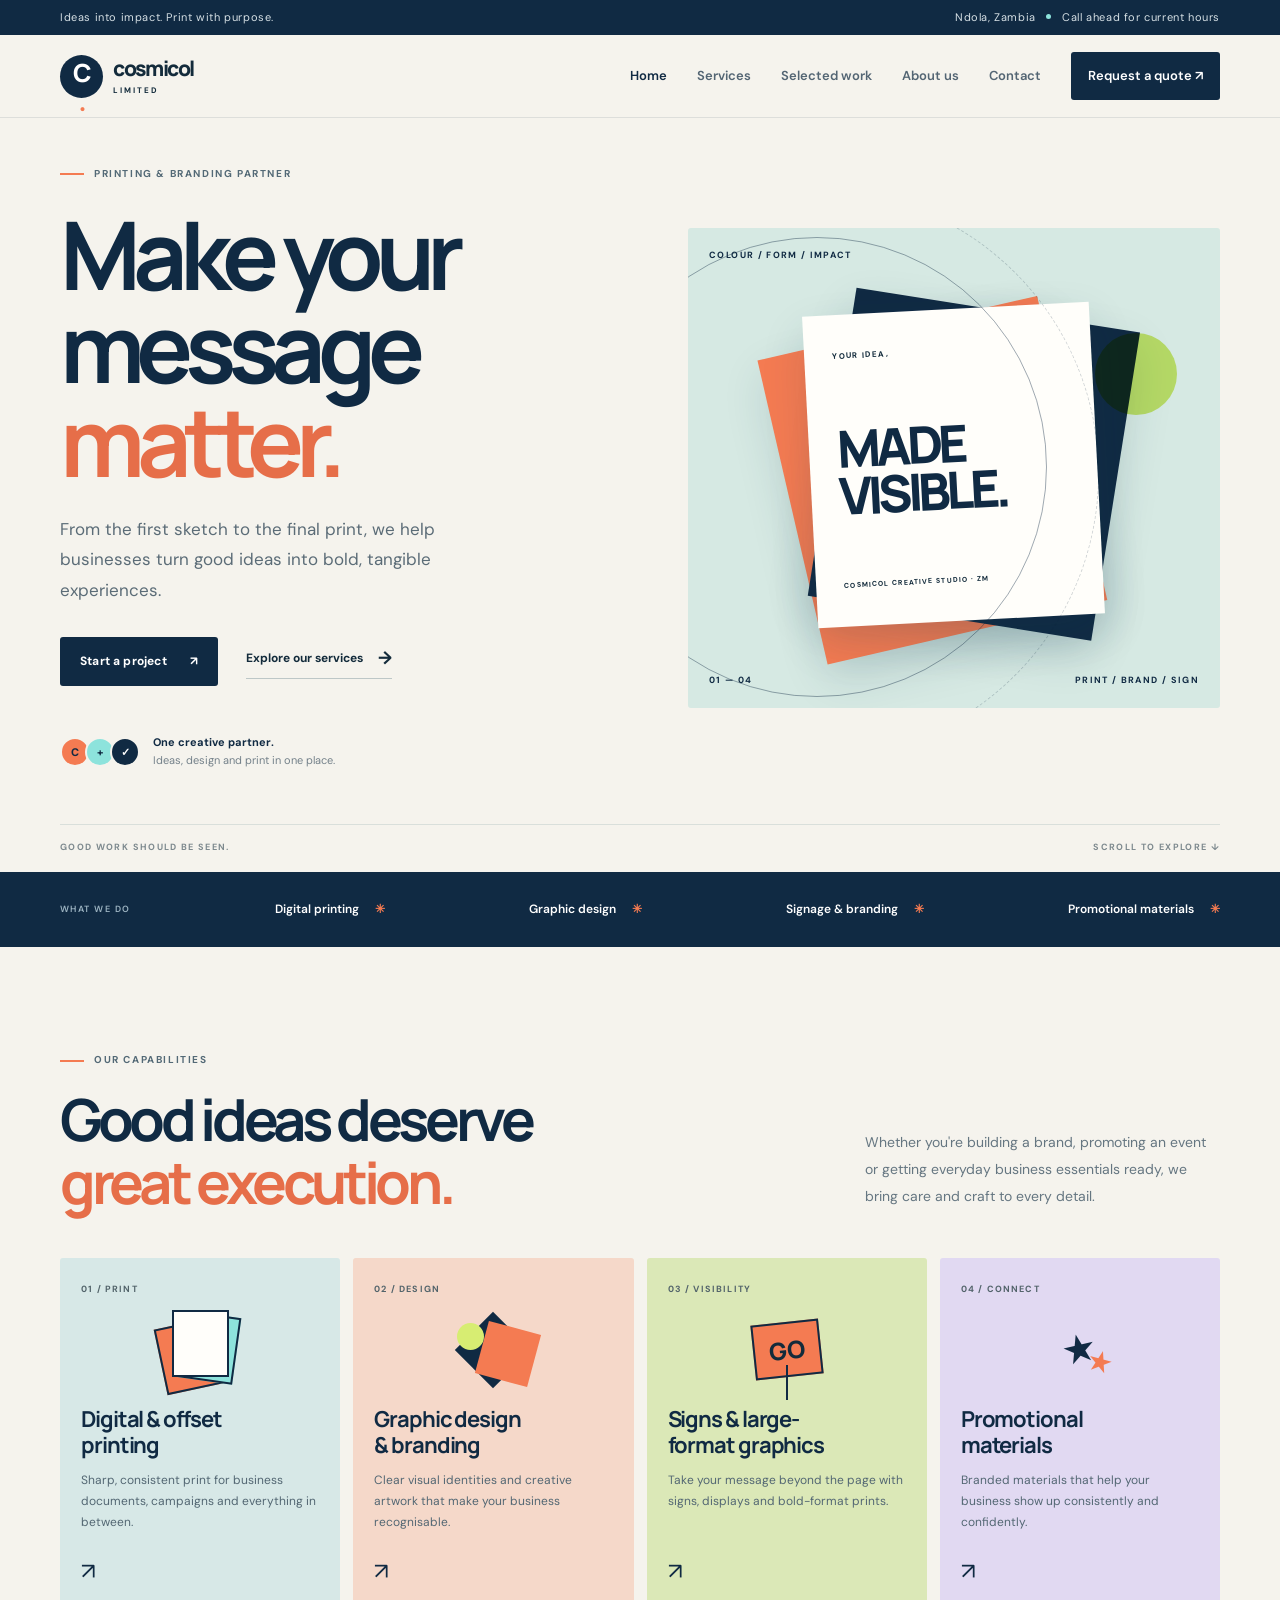
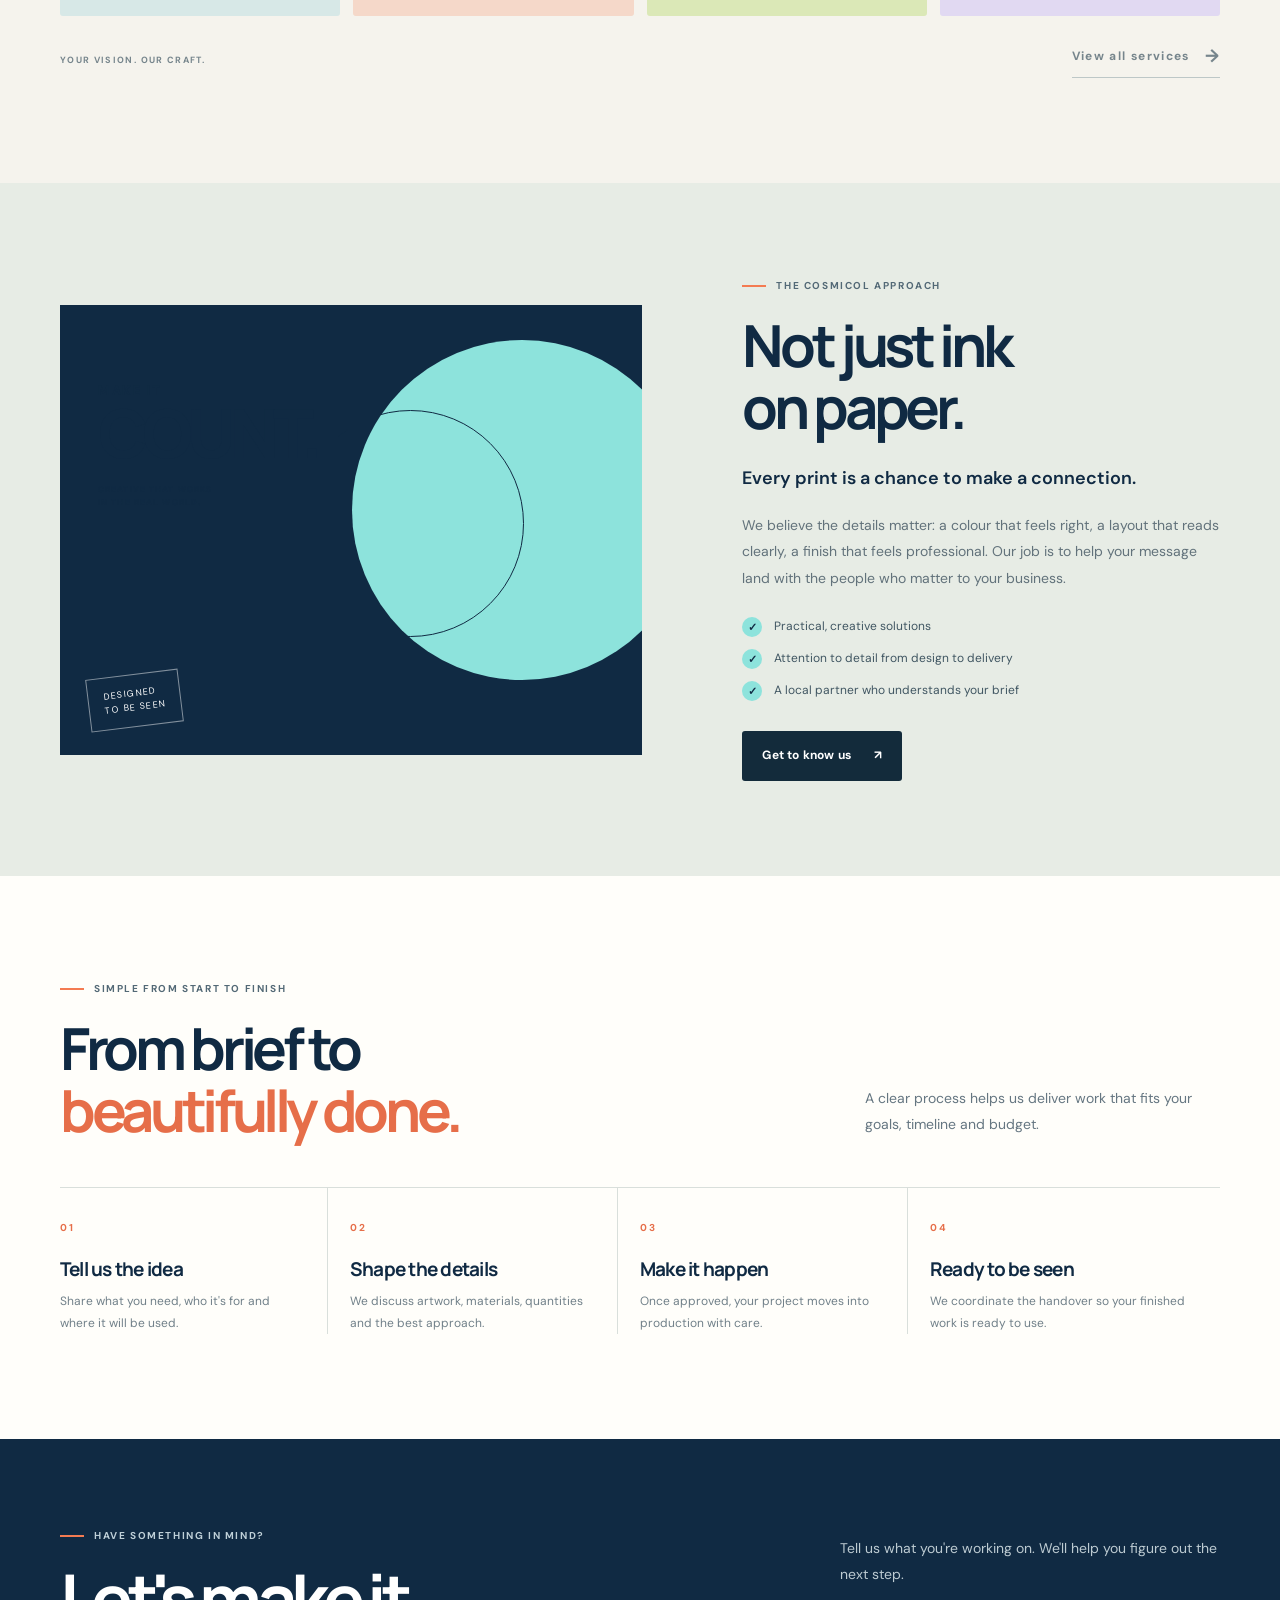
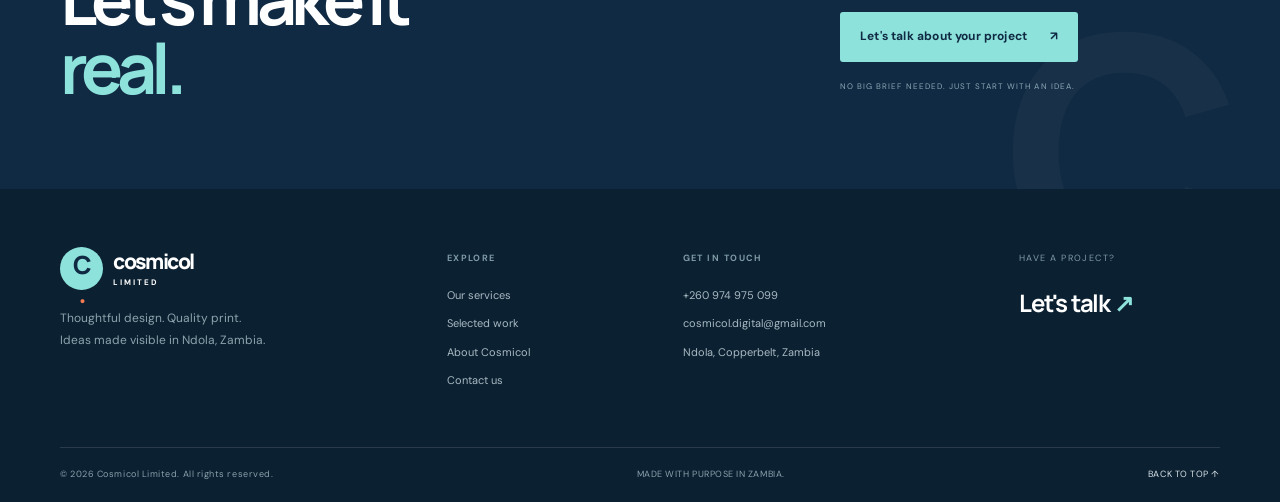
==== commit 08f1ecdd: "Link selected work gallery throughout site" ====
--- a/index.html
+++ b/index.html
@@ -18,7 +18,7 @@
     <div class="container nav-wrap">
       <a class="brand" href="index.html" aria-label="Cosmicol Limited home"><span class="brand-mark">C<span>·</span></span><span class="brand-name">cosmicol<small>LIMITED</small></span></a>
       <button class="menu-toggle" aria-label="Open navigation" aria-expanded="false"><span></span><span></span></button>
-      <nav class="main-nav" aria-label="Main navigation"><a class="active" href="index.html">Home</a><a href="services.html">Services</a><a href="about.html">About us</a><a href="contact.html">Contact</a><a class="nav-cta" href="contact.html#quote">Request a quote <span>↗</span></a></nav>
+      <nav class="main-nav" aria-label="Main navigation"><a class="active" href="index.html">Home</a><a href="services.html">Services</a><a href="showcase.html">Selected work</a><a href="about.html">About us</a><a href="contact.html">Contact</a><a class="nav-cta" href="contact.html#quote">Request a quote <span>↗</span></a></nav>
     </div>
   </header>
   <main>
@@ -57,6 +57,6 @@
     <section class="process-section section"><div class="container"><div class="section-heading"><div><div class="eyebrow"><span class="eyebrow-line"></span> SIMPLE FROM START TO FINISH</div><h2>From brief to<br><em>beautifully done.</em></h2></div><p>A clear process helps us deliver work that fits your goals, timeline and budget.</p></div><div class="process-grid"><article><span>01</span><h3>Tell us the idea</h3><p>Share what you need, who it's for and where it will be used.</p></article><article><span>02</span><h3>Shape the details</h3><p>We discuss artwork, materials, quantities and the best approach.</p></article><article><span>03</span><h3>Make it happen</h3><p>Once approved, your project moves into production with care.</p></article><article><span>04</span><h3>Ready to be seen</h3><p>We coordinate the handover so your finished work is ready to use.</p></article></div></div></section>
     <section class="cta-section"><div class="container cta-inner"><div><div class="eyebrow eyebrow-light"><span class="eyebrow-line"></span> HAVE SOMETHING IN MIND?</div><h2>Let's make it<br><em>real.</em></h2></div><div class="cta-right"><p>Tell us what you're working on. We'll help you figure out the next step.</p><a class="button button-light" href="contact.html#quote">Let's talk about your project <span>↗</span></a><span class="cta-note">NO BIG BRIEF NEEDED. JUST START WITH AN IDEA.</span></div><div class="cta-decoration">C.</div></div></section>
   </main>
-  <footer class="site-footer"><div class="container footer-main"><div class="footer-brand"><a class="brand brand-light" href="index.html"><span class="brand-mark">C<span>·</span></span><span class="brand-name">cosmicol<small>LIMITED</small></span></a><p>Thoughtful design. Quality print.<br>Ideas made visible in Ndola, Zambia.</p></div><div class="footer-column"><h4>EXPLORE</h4><a href="services.html">Our services</a><a href="about.html">About Cosmicol</a><a href="contact.html">Contact us</a></div><div class="footer-column"><h4>GET IN TOUCH</h4><a href="tel:+260974975099">+260 974 975 099</a><a href="mailto:cosmicol.digital@gmail.com">cosmicol.digital@gmail.com</a><span>Ndola, Copperbelt, Zambia</span></div><div class="footer-contact"><span>HAVE A PROJECT?</span><a href="contact.html#quote">Let's talk <b>↗</b></a></div></div><div class="container footer-bottom"><span>© <span data-year>2026</span> Cosmicol Limited. All rights reserved.</span><span>MADE WITH PURPOSE IN ZAMBIA.</span><a href="#top" class="back-top">BACK TO TOP ↑</a></div></footer>
+  <footer class="site-footer"><div class="container footer-main"><div class="footer-brand"><a class="brand brand-light" href="index.html"><span class="brand-mark">C<span>·</span></span><span class="brand-name">cosmicol<small>LIMITED</small></span></a><p>Thoughtful design. Quality print.<br>Ideas made visible in Ndola, Zambia.</p></div><div class="footer-column"><h4>EXPLORE</h4><a href="services.html">Our services</a><a href="showcase.html">Selected work</a><a href="about.html">About Cosmicol</a><a href="contact.html">Contact us</a></div><div class="footer-column"><h4>GET IN TOUCH</h4><a href="tel:+260974975099">+260 974 975 099</a><a href="mailto:cosmicol.digital@gmail.com">cosmicol.digital@gmail.com</a><span>Ndola, Copperbelt, Zambia</span></div><div class="footer-contact"><span>HAVE A PROJECT?</span><a href="contact.html#quote">Let's talk <b>↗</b></a></div></div><div class="container footer-bottom"><span>© <span data-year>2026</span> Cosmicol Limited. All rights reserved.</span><span>MADE WITH PURPOSE IN ZAMBIA.</span><a href="#top" class="back-top">BACK TO TOP ↑</a></div></footer>
 </body>
 </html>
--- a/assets/css/style.css
+++ b/assets/css/style.css
@@ -1 +1,84 @@
-:root{--navy:#102a43;--navy2:#173e56;--ink:#132b3b;--muted:#667783;--paper:#f5f3ed;--white:#fffefa;--line:#d9dfdb;--cyan:#8de3dc;--orange:#f47b52;--lime:#d7ed72;--lilac:#c9b9f3;--sans:"DM Sans",sans-serif;--display:"Manrope",sans-serif}*{box-sizing:border-box}html{scroll-behavior:smooth;scroll-padding-top:100px}body{margin:0;background:var(--paper);color:var(--ink);font-family:var(--sans);font-size:16px;line-height:1.65;-webkit-font-smoothing:antialiased}a{color:inherit;text-decoration:none}button,input,textarea,select{font:inherit}.container{width:min(1160px,calc(100% - 48px));margin-inline:auto}.topline{background:var(--navy);color:#d6e0e5;font-size:11px;letter-spacing:.055em}.topline-inner{min-height:35px;display:flex;justify-content:space-between;align-items:center;gap:20px}.dot{display:inline-block;width:5px;height:5px;background:var(--cyan);border-radius:50%;margin:0 7px 2px}.site-header{position:sticky;top:0;z-index:50;background:rgba(245,243,237,.94);backdrop-filter:blur(16px);border-bottom:1px solid rgba(16,42,67,.1)}.nav-wrap{height:82px;display:flex;align-items:center;justify-content:space-between}.brand{display:inline-flex;align-items:center;gap:10px;min-width:max-content}.brand-mark{width:43px;height:43px;display:grid;place-items:center;border-radius:50%;background:var(--navy);color:white;font:800 25px var(--display);letter-spacing:-.1em}.brand-mark span{color:var(--orange)}.brand-name{font:800 21px var(--display);letter-spacing:-.065em;line-height:1.05}.brand-name small{display:block;font:700 8px var(--sans);letter-spacing:.25em;margin-top:5px}.main-nav{display:flex;align-items:center;gap:30px;font-size:13px;font-weight:600}.main-nav>a:not(.nav-cta){color:#536573;transition:color .2s}.main-nav>a:hover,.main-nav>a.active{color:var(--navy)}.nav-cta{padding:13px 17px;background:var(--navy);color:white;border-radius:3px;transition:background .2s,transform .2s}.nav-cta:hover{background:var(--navy2);transform:translateY(-1px)}.menu-toggle{display:none;background:none;border:0;padding:8px}.menu-toggle span{display:block;width:24px;height:2px;background:var(--navy);margin:5px}.hero{background:var(--paper);overflow:hidden}.hero-grid{min-height:610px;display:grid;grid-template-columns:1fr .92fr;align-items:center;gap:50px;padding-top:48px;padding-bottom:54px}.eyebrow{display:flex;align-items:center;gap:10px;font-size:10px;font-weight:700;letter-spacing:.16em;color:#536976}.eyebrow-line{width:24px;height:2px;background:var(--orange);display:inline-block}.hero h1,.page-hero h1{font:700 clamp(56px,7.4vw,96px)/.99 var(--display);letter-spacing:-.085em;margin:24px 0 26px;color:var(--navy)}h1 em,h2 em{font-style:normal;color:#e66e49}.hero-intro{font-size:17px;line-height:1.8;color:#5b6c77;max-width:435px}.hero-actions{display:flex;align-items:center;gap:28px;margin-top:31px;flex-wrap:wrap}.button{display:inline-flex;align-items:center;justify-content:center;gap:23px;padding:15px 20px;border:0;border-radius:3px;font-weight:700;font-size:12px;letter-spacing:.015em;transition:transform .2s,background .2s;cursor:pointer}.button:hover{transform:translateY(-2px)}.button-primary{background:var(--navy);color:white}.button-primary:hover{background:var(--navy2)}.button-dark{background:#132b3b;color:white}.button-light{background:var(--cyan);color:var(--navy)}.text-link{font-size:12px;font-weight:700;display:inline-flex;align-items:center;gap:15px;border-bottom:1px solid #bdc7c7;padding-bottom:5px}.text-link span{font-size:18px;transition:transform .2s}.text-link:hover span{transform:translateX(4px)}.hero-proof{display:flex;align-items:center;gap:13px;margin-top:48px}.proof-avatars{display:flex}.proof-avatars span{width:30px;height:30px;border-radius:50%;display:grid;place-items:center;margin-left:-5px;border:2px solid var(--paper);background:var(--cyan);color:var(--navy);font-weight:800;font-size:11px}.proof-avatars span:first-child{margin-left:0;background:var(--orange)}.proof-avatars span:last-child{background:var(--navy);color:white}.hero-proof p{font-size:11px;line-height:1.6;color:#74818a;margin:0}.hero-proof strong{color:var(--navy)}.hero-art{height:480px;position:relative;overflow:hidden;background:#d6e9e3;border-radius:3px}.art-label{position:absolute;z-index:4;font-size:9px;letter-spacing:.15em;font-weight:700;color:var(--navy);display:flex;justify-content:space-between;width:calc(100% - 42px);left:21px}.art-label-top{top:20px}.art-label-bottom{bottom:20px}.art-sheet{position:absolute;width:54%;height:65%;top:17%;left:23%;box-shadow:0 18px 45px #173e5624;transform:rotate(7deg)}.sheet-back{background:var(--orange);transform:rotate(-13deg) translate(-24px,10px)}.sheet-mid{background:var(--navy);transform:rotate(9deg) translate(20px,-4px)}.sheet-front{background:var(--white);padding:35px 28px;display:flex;flex-direction:column;justify-content:space-between;transform:rotate(-3deg)}.sheet-kicker,.sheet-foot{font-size:8px;letter-spacing:.16em;font-weight:700}.sheet-front strong{font:800 clamp(34px,4vw,52px)/.92 var(--display);letter-spacing:-.09em;color:var(--navy)}.sheet-foot{font-size:7px}.art-orbit{position:absolute;border:1px solid #102a4366;border-radius:50%;width:460px;height:460px;top:2%;left:-19%}.orbit-two{width:570px;height:570px;top:-8%;left:-30%;border-style:dashed;opacity:.5}.art-sun{position:absolute;width:82px;height:82px;background:var(--lime);border-radius:50%;right:8%;top:22%;mix-blend-mode:multiply}.hero-bottom{display:flex;justify-content:space-between;border-top:1px solid var(--line);padding-top:15px;padding-bottom:18px;font-size:9px;font-weight:700;letter-spacing:.15em;color:#7d898e}.service-strip{background:var(--navy);color:white}.strip-inner{min-height:75px;display:flex;align-items:center;justify-content:space-between;gap:22px;font-size:12px;font-weight:600;flex-wrap:wrap;padding-block:18px}.strip-inner>span{font-size:9px;letter-spacing:.16em;color:#9db4c2}.strip-inner b{color:var(--orange);padding-left:13px}.section{padding:105px 0}.section-heading{display:flex;justify-content:space-between;align-items:flex-end;gap:45px;margin-bottom:45px}.section-heading h2,.feature-copy h2,.detail-copy h2,.about-intro-copy h2,.contact-info h2,.map-note h2{font:700 clamp(38px,5vw,58px)/1.08 var(--display);letter-spacing:-.075em;color:var(--navy);margin:19px 0 0}.section-heading>p{max-width:355px;margin:0 0 4px;color:#657681;font-size:14px;line-height:1.9}.service-cards{display:grid;grid-template-columns:repeat(4,1fr);gap:13px}.service-card{position:relative;display:flex;flex-direction:column;min-height:345px;padding:24px 21px 25px;border-radius:3px;overflow:hidden;transition:transform .25s}.service-card:hover{transform:translateY(-5px)}.card-blue{background:#d7e8e7}.card-orange{background:#f5d8c9}.card-green{background:#dbe8b7}.card-lilac{background:#e1d9f2}.card-index{font-size:9px;font-weight:700;letter-spacing:.13em;color:#52636a}.service-symbol{height:105px;display:flex;align-items:center;justify-content:center;position:relative}.symbol-print span{position:absolute;width:57px;height:67px;border:2px solid var(--navy);background:#fffefa}.symbol-print span:nth-child(1){transform:translate(-12px,7px) rotate(-12deg);background:var(--orange)}.symbol-print span:nth-child(2){transform:translate(8px,-2px) rotate(8deg);background:var(--cyan)}.symbol-print span:nth-child(3){transform:translate(0,-6px);background:#fffefa}.symbol-design span{position:absolute;width:54px;height:54px;background:var(--navy);transform:rotate(45deg)}.symbol-design span:nth-child(2){background:var(--orange);transform:translate(15px,4px) rotate(15deg)}.symbol-design span:nth-child(3){width:27px;height:27px;background:var(--lime);transform:translate(-23px,-13px);border-radius:50%}.symbol-sign span{font:800 24px var(--display);background:var(--orange);padding:9px 14px;border:2px solid var(--navy);transform:rotate(-6deg)}.symbol-sign i{position:absolute;width:2px;height:35px;background:var(--navy);top:68px}.symbol-promo span{position:absolute;font-size:39px;color:var(--navy);transform:rotate(-13deg)}.symbol-promo span+span{font-size:29px;color:var(--orange);transform:translate(20px,13px) rotate(15deg)}.service-card h3{font:700 22px/1.17 var(--display);letter-spacing:-.05em;color:var(--navy);margin:5px 0 12px}.service-card p{font-size:12px;line-height:1.75;color:#536773;margin:0 0 20px}.card-arrow{margin-top:auto;font-size:23px;color:var(--navy)}.section-link-row{display:flex;justify-content:space-between;align-items:center;margin-top:26px;font-size:9px;letter-spacing:.15em;font-weight:700;color:#76858c}.feature-section{background:#e7ece5;padding:95px 0}.feature-grid{display:grid;grid-template-columns:1fr .82fr;gap:100px;align-items:center}.feature-visual{height:450px;background:var(--navy);position:relative;overflow:hidden}.feature-circle{position:absolute;width:340px;height:340px;border-radius:50%;background:var(--cyan);right:-50px;top:35px}.feature-circle:after{content:"";position:absolute;width:225px;height:225px;border:1px solid var(--navy);border-radius:50%;left:-55px;top:70px}.feature-type{position:absolute;left:38px;top:75px;color:var(--navy);display:flex;flex-direction:column;font-size:13px;font-weight:800;letter-spacing:.12em}.feature-type strong{font:800 67px/.95 var(--display);letter-spacing:-.09em}.feature-type small{font-size:8px;letter-spacing:.14em;margin-top:18px;max-width:120px;line-height:1.7}.feature-stamp{position:absolute;bottom:28px;left:28px;padding:12px 15px;border:1px solid #ffffff7a;color:white;font-size:9px;letter-spacing:.16em;line-height:1.5;transform:rotate(-7deg)}.feature-copy .lead{font-size:18px;font-weight:600;color:var(--navy);margin-top:25px}.feature-copy>p:not(.lead){font-size:14px;color:#62727b;line-height:1.9}.check-list{list-style:none;padding:0;margin:26px 0 30px;display:grid;gap:12px;font-size:12px;color:#405662}.check-list li{display:flex;gap:12px;align-items:center}.check-list li span{width:20px;height:20px;border-radius:50%;display:grid;place-items:center;background:var(--cyan);color:var(--navy);font-size:11px;font-weight:800}.process-section{background:var(--white)}.process-grid{display:grid;grid-template-columns:repeat(4,1fr);border-top:1px solid var(--line)}.process-grid article{padding:25px 22px 0 0;border-right:1px solid var(--line);margin-right:22px}.process-grid article:last-child{border:0;margin:0}.process-grid article>span{font-size:10px;font-weight:700;letter-spacing:.15em;color:#e66e49}.process-grid h3{font:700 19px var(--display);letter-spacing:-.04em;color:var(--navy);margin:17px 0 9px}.process-grid p{font-size:12px;color:#718089;line-height:1.8;margin:0}.cta-section{background:var(--navy);color:white;overflow:hidden}.cta-inner{position:relative;display:flex;justify-content:space-between;align-items:center;gap:60px;min-height:350px;padding-block:70px}.eyebrow-light{color:#bfd0d8}.cta-inner h2{font:700 clamp(43px,5.7vw,70px)/.98 var(--display);letter-spacing:-.08em;margin:20px 0 0}.cta-inner h2 em{color:var(--cyan)}.cta-right{max-width:380px;position:relative;z-index:2}.cta-right p{font-size:14px;color:#bdcbd2;line-height:1.85;margin:0 0 24px}.cta-note{display:block;margin-top:18px;font-size:8px;letter-spacing:.13em;color:#8ca7b4}.cta-decoration{position:absolute;right:-25px;bottom:-100px;font:800 320px/.9 var(--display);letter-spacing:-.13em;color:#ffffff08;pointer-events:none}.site-footer{background:#0b2031;color:#d4dfe3}.footer-main{display:grid;grid-template-columns:1.4fr .8fr 1.2fr .8fr;gap:35px;padding-block:58px}.brand-light .brand-mark{background:var(--cyan);color:var(--navy)}.brand-light .brand-name{color:white}.footer-brand p{font-size:12px;color:#8ea3ad;line-height:1.8;margin-top:18px}.footer-column{display:flex;flex-direction:column;align-items:flex-start;gap:10px;font-size:11px;color:#a8bac3}.footer-column h4,.footer-contact>span{font-size:9px;letter-spacing:.16em;color:#7f9aa7;margin:4px 0 10px}.footer-column a:hover{color:var(--cyan)}.footer-contact{display:flex;flex-direction:column;gap:10px}.footer-contact a{font:700 24px var(--display);letter-spacing:-.05em;color:white}.footer-contact b{color:var(--cyan)}.footer-bottom{min-height:55px;border-top:1px solid #ffffff20;display:flex;align-items:center;justify-content:space-between;gap:20px;font-size:9px;letter-spacing:.06em;color:#8ba1ad}.footer-bottom a{color:#d8e3e8}.page-hero{position:relative;overflow:hidden;background:#e6ece6;padding:92px 0 48px;min-height:390px}.page-hero .container{position:relative;z-index:2}.page-hero h1{font-size:clamp(54px,7vw,82px);margin:20px 0}.page-hero p{max-width:550px;color:#5f717b;font-size:16px;line-height:1.8}.page-hero-note{display:flex;gap:30px;margin-top:50px;padding-top:15px;border-top:1px solid #cbd4cf;font-size:9px;letter-spacing:.13em;font-weight:700;color:#74858a}.page-hero-shape{position:absolute;width:360px;height:360px;border-radius:50%;background:var(--cyan);right:5%;top:35px;opacity:.6}.page-hero-shape:after{content:"";position:absolute;inset:32px;border:1px solid var(--navy);border-radius:50%}.services-list{padding-top:75px}.service-detail{position:relative;display:grid;grid-template-columns:1fr .9fr;gap:85px;align-items:center;padding:45px 0 80px;border-bottom:1px solid var(--line)}.service-detail:last-child{border-bottom:0}.detail-reverse .detail-art{order:2}.detail-reverse .detail-copy{order:1}.detail-number{position:absolute;left:0;top:15px;font-size:10px;letter-spacing:.15em;color:#e66e49;font-weight:700}.detail-art{height:370px;position:relative;overflow:hidden;background:#d5e8e4}.detail-art-print{background:#f2d7c9}.paper-stack{position:absolute;inset:50px 0 0 0;display:flex;justify-content:center;align-items:center}.paper-stack span{position:absolute;width:180px;height:230px;background:white;box-shadow:0 12px 25px #173e5620;border:1px solid #e7e7e1}.paper-stack span:nth-child(1){transform:rotate(-13deg) translate(-22px,8px);background:var(--cyan)}.paper-stack span:nth-child(2){transform:rotate(10deg) translate(20px,0);background:var(--navy)}.paper-stack span:nth-child(3){transform:rotate(-2deg);background:var(--white)}.paper-stack span:nth-child(3):after{content:"PRINT\A WITH\A PURPOSE.";white-space:pre;position:absolute;left:20px;top:35px;font:800 27px/.95 var(--display);letter-spacing:-.07em;color:var(--navy)}.art-caption{position:absolute;bottom:20px;left:22px;font-size:9px;font-weight:800;letter-spacing:.12em;line-height:1.5;color:var(--navy)}.detail-art-design{background:#d9e8c2}.design-block{position:absolute}.block-a{z-index:2;left:16%;top:22%;padding:26px 20px;background:var(--navy);color:white;font:800 26px/.98 var(--display);letter-spacing:-.06em;transform:rotate(-7deg)}.block-b{width:150px;height:190px;background:var(--orange);right:16%;top:17%;transform:rotate(13deg)}.block-c{width:90px;height:90px;background:var(--cyan);right:25%;bottom:19%;transform:rotate(30deg)}.design-circle{position:absolute;width:90px;height:90px;border-radius:50%;border:2px solid var(--navy);left:18%;bottom:20%}.detail-art-sign{background:#cfe5e3}.sign-board{position:absolute;left:23%;top:18%;width:54%;height:54%;background:var(--orange);border:3px solid var(--navy);box-shadow:12px 12px 0 var(--navy);display:flex;align-items:center;justify-content:space-between;padding:25px;transform:rotate(-5deg);font:800 36px/.95 var(--display);letter-spacing:-.07em}.sign-board b{font-size:30px}.sign-pole{position:absolute;left:49%;top:65%;height:90px;width:7px;background:var(--navy)}.detail-art-promo{background:#e1d9f2}.promo-card{position:absolute;width:140px;height:190px;padding:20px;font:800 23px/.95 var(--display);letter-spacing:-.06em;box-shadow:0 15px 25px #173e5624}.promo-one{background:var(--navy);color:white;top:22%;left:15%;transform:rotate(-12deg)}.promo-two{background:var(--lime);top:17%;right:17%;transform:rotate(11deg)}.promo-three{background:var(--orange);width:95px;height:95px;right:29%;bottom:12%;font-size:50px;display:grid;place-items:center;transform:rotate(-8deg)}.promo-three span{color:white}.detail-copy .eyebrow{margin-bottom:15px}.detail-copy h2{font-size:clamp(38px,4.5vw,53px);margin-bottom:20px}.detail-copy>p{color:#667781;font-size:14px;line-height:1.9}.service-tags{list-style:none;display:flex;gap:8px;flex-wrap:wrap;padding:0;margin:25px 0}.service-tags li{border:1px solid #d1d9d5;border-radius:30px;padding:6px 10px;font-size:10px;color:#536976}.detail-copy .text-link{margin-top:4px}.about-hero{min-height:475px}.about-hero-art{position:absolute;right:9%;top:42px;width:300px;height:300px;border-radius:50%;background:var(--navy);display:grid;place-items:center;color:var(--cyan);font:800 170px var(--display);letter-spacing:-.15em;transform:rotate(-12deg)}.about-hero-art small{position:absolute;bottom:44px;font:700 8px var(--sans);letter-spacing:.15em;color:white}.about-intro{background:var(--white)}.about-intro-grid{display:grid;grid-template-columns:1fr .9fr;gap:100px;align-items:start}.about-bigline{font:700 clamp(35px,4.5vw,55px)/1.15 var(--display);letter-spacing:-.07em;color:var(--navy)}.about-bigline em{font-style:normal;color:#e66e49}.about-intro-copy h2{font-size:43px;margin:20px 0}.about-intro-copy p{color:#667781;font-size:14px;line-height:1.95}.values-section{padding:95px 0;background:#e6ece6}.values-grid{display:grid;grid-template-columns:repeat(4,1fr);gap:12px}.values-grid article{background:#f9f8f2;padding:24px;min-height:260px}.values-grid article>span{font-size:9px;letter-spacing:.12em;font-weight:700;color:#79878a}.value-icon{font-size:32px;color:#e66e49;margin:25px 0 12px}.values-grid h3{font:700 18px var(--display);letter-spacing:-.04em;color:var(--navy);margin:0 0 9px}.values-grid p{font-size:12px;line-height:1.8;color:#697982}.about-quote{background:var(--cyan);padding:75px 0}.quote-inner{max-width:800px}.quote-mark{font:800 70px/.7 var(--display);color:var(--navy)}.quote-inner blockquote{font:700 clamp(28px,4vw,43px)/1.2 var(--display);letter-spacing:-.06em;color:var(--navy);margin:25px 0}.quote-attribution{font-size:9px;letter-spacing:.16em;font-weight:700}.contact-hero{background:#d9e8e4}.contact-hero-shape{position:absolute;right:8%;top:62px;font:800 clamp(100px,17vw,210px)/1 var(--display);letter-spacing:-.12em;color:#102a4310;transform:rotate(-10deg)}.contact-section{padding-top:85px}.contact-grid{display:grid;grid-template-columns:.85fr 1.15fr;gap:85px;align-items:start}.contact-info h2{font-size:45px;margin:20px 0}.contact-info>p{color:#667781;font-size:14px;line-height:1.8}.contact-method{display:flex;gap:15px;padding:20px 0;border-bottom:1px solid var(--line)}.method-icon{width:38px;height:38px;background:var(--cyan);border-radius:50%;display:grid;place-items:center;color:var(--navy);font-weight:800;flex-shrink:0}.contact-method small{display:block;font-size:9px;letter-spacing:.14em;font-weight:700;color:#849197;margin-bottom:3px}.contact-method a,.contact-method strong{font-size:14px;font-weight:700;color:var(--navy);overflow-wrap:anywhere}.contact-method p{font-size:11px;color:#7b898f;margin:3px 0 0}.hours-card{background:#e6ece6;padding:20px;margin-top:25px}.hours-card>span{font-size:9px;letter-spacing:.14em;font-weight:700}.hours-card p{display:flex;justify-content:space-between;gap:15px;margin:10px 0;font-size:11px;color:#536672}.hours-card p b{font-weight:600}.hours-card small{display:block;font-size:10px;line-height:1.7;color:#7b898f;margin-top:15px}.quote-form-wrap{background:var(--white);padding:35px;border:1px solid #e2e5df;box-shadow:0 15px 45px #102a4308}.form-heading>span{font-size:9px;letter-spacing:.14em;font-weight:700;color:#e66e49}.form-heading h3{font:700 29px/1.2 var(--display);letter-spacing:-.06em;color:var(--navy);margin:12px 0}.form-heading p{font-size:12px;color:#718089;line-height:1.8}.form-row{display:grid;gap:7px;margin-top:19px}.form-row label{font-size:11px;font-weight:700;color:#324c5a}.form-row input,.form-row textarea,.form-row select{width:100%;border:1px solid #d5ded9;background:#fbfaf6;border-radius:2px;padding:12px 13px;color:var(--navy);outline:none;font-size:12px}.form-row input:focus,.form-row textarea:focus,.form-row select:focus{border-color:#3d8e92;box-shadow:0 0 0 3px #8de3dc45}.form-row textarea{resize:vertical;min-height:125px}.form-two{grid-template-columns:1fr 1fr;gap:12px}.form-two>div{display:grid;gap:7px}.consent-row{display:flex;align-items:flex-start;gap:10px;margin:20px 0;font-size:10px;line-height:1.6;color:#687a83}.consent-row input{margin-top:3px;accent-color:var(--navy)}.form-submit{width:100%;justify-content:space-between}.form-note{font-size:10px;color:#78868c;line-height:1.7;margin:14px 0 0}.map-note{background:#e6ece6;padding:70px 0}.map-note-inner{display:flex;justify-content:space-between;align-items:center;gap:40px}.map-note h2{font-size:40px;margin:16px 0}.map-note p{max-width:450px;color:#667781;font-size:13px;line-height:1.8}.map-note .button{flex-shrink:0}@media(max-width:950px){.main-nav{gap:18px}.hero-grid{gap:25px}.hero-art{height:420px}.service-cards{grid-template-columns:repeat(2,1fr)}.service-card{min-height:315px}.feature-grid{gap:45px}.footer-main{grid-template-columns:1fr 1fr;gap:35px}.service-detail{gap:40px}.about-hero-art{right:4%;width:240px;height:240px;font-size:135px}.contact-grid{gap:40px}.values-grid{grid-template-columns:repeat(2,1fr)}}@media(max-width:700px){.container{width:min(100% - 34px,560px)}.topline-inner{min-height:32px;font-size:9px}.topline-inner span:last-child{display:none}.nav-wrap{height:70px}.menu-toggle{display:block;cursor:pointer}.main-nav{display:none;position:absolute;top:70px;left:0;right:0;background:var(--paper);padding:15px 24px 25px;flex-direction:column;align-items:stretch;gap:0;border-bottom:1px solid var(--line);box-shadow:0 18px 20px #102a430c}.main-nav.open{display:flex}.main-nav>a{padding:13px 3px}.main-nav .nav-cta{margin-top:8px;text-align:center}.hero-grid{grid-template-columns:1fr;padding-top:55px;padding-bottom:35px;gap:35px}.hero h1{font-size:clamp(57px,15vw,80px)}.hero-intro{font-size:15px}.hero-art{height:390px}.art-sheet{height:66%;width:59%;left:21%}.sheet-front{padding:25px 20px}.sheet-front strong{font-size:43px}.hero-bottom{font-size:8px}.scroll-mark{display:none}.strip-inner{justify-content:flex-start;gap:13px 22px}.strip-inner>span{width:100%}.strip-inner>div{font-size:10px}.section{padding:70px 0}.section-heading{display:block;margin-bottom:30px}.section-heading>p{margin-top:20px;font-size:13px}.section-heading h2,.feature-copy h2{font-size:42px}.service-cards{gap:10px}.service-card{padding:18px 15px;min-height:315px}.service-card h3{font-size:20px}.service-card p{font-size:11px}.service-symbol{height:90px}.feature-section{padding:65px 0}.feature-grid{grid-template-columns:1fr;gap:40px}.feature-visual{height:350px}.feature-circle{width:270px;height:270px}.feature-type{left:25px;top:55px}.feature-type strong{font-size:57px}.process-grid{grid-template-columns:1fr 1fr;row-gap:28px}.process-grid article{margin-right:15px;padding-right:12px}.process-grid article:nth-child(2){border-right:0}.process-grid h3{font-size:17px}.cta-inner{display:block;padding-block:60px;min-height:0}.cta-right{margin-top:30px}.cta-decoration{font-size:200px;bottom:-60px}.footer-main{grid-template-columns:1fr 1fr;gap:32px 20px;padding-block:45px}.footer-brand{grid-column:1/-1}.footer-contact a{font-size:21px}.footer-bottom{padding-block:17px;flex-wrap:wrap;justify-content:flex-start;gap:10px 18px}.footer-bottom>span:nth-child(2){display:none}.page-hero{padding:65px 0 32px;min-height:340px}.page-hero h1{font-size:clamp(53px,13vw,70px)}.page-hero p{font-size:14px;max-width:90%}.page-hero-shape{width:200px;height:200px;right:-70px;top:60px;opacity:.35}.page-hero-note{gap:12px;flex-wrap:wrap;font-size:8px;margin-top:35px}.services-list{padding-top:40px}.service-detail{grid-template-columns:1fr;gap:25px;padding:45px 0 55px}.detail-art{height:300px}.detail-reverse .detail-art,.detail-reverse .detail-copy{order:initial}.detail-number{top:10px}.detail-copy h2{font-size:42px}.detail-copy>p{font-size:13px}.about-hero{min-height:450px}.about-hero-art{width:145px;height:145px;right:0;top:auto;bottom:25px;font-size:80px;opacity:.95}.about-hero-art small{font-size:6px;bottom:20px}.about-hero p{max-width:75%}.about-intro-grid{grid-template-columns:1fr;gap:40px}.about-bigline{font-size:42px}.about-intro-copy h2{font-size:38px}.values-section{padding:70px 0}.values-grid{gap:10px}.values-grid article{padding:17px;min-height:250px}.values-grid h3{font-size:16px}.values-grid p{font-size:11px}.about-quote{padding:55px 0}.quote-inner blockquote{font-size:31px}.contact-hero-shape{font-size:95px;right:-15px;top:auto;bottom:22px;opacity:.7}.contact-grid{grid-template-columns:1fr;gap:40px}.contact-info h2{font-size:40px}.quote-form-wrap{padding:23px 18px}.form-two{grid-template-columns:1fr;gap:19px}.map-note{padding:55px 0}.map-note-inner{display:block}.map-note .button{margin-top:15px}.map-note h2{font-size:36px}}@media(prefers-reduced-motion:reduce){html{scroll-behavior:auto}*,*::before,*::after{transition:none!important;animation:none!important}}+:root{--navy:#102a43;--navy2:#173e56;--ink:#132b3b;--muted:#667783;--paper:#f5f3ed;--white:#fffefa;--line:#d9dfdb;--cyan:#8de3dc;--orange:#f47b52;--lime:#d7ed72;--lilac:#c9b9f3;--sans:"DM Sans",sans-serif;--display:"Manrope",sans-serif}*{box-sizing:border-box}html{scroll-behavior:smooth;scroll-padding-top:100px}body{margin:0;background:var(--paper);color:var(--ink);font-family:var(--sans);font-size:16px;line-height:1.65;-webkit-font-smoothing:antialiased}a{color:inherit;text-decoration:none}button,input,textarea,select{font:inherit}.container{width:min(1160px,calc(100% - 48px));margin-inline:auto}.topline{background:var(--navy);color:#d6e0e5;font-size:11px;letter-spacing:.055em}.topline-inner{min-height:35px;display:flex;justify-content:space-between;align-items:center;gap:20px}.dot{display:inline-block;width:5px;height:5px;background:var(--cyan);border-radius:50%;margin:0 7px 2px}.site-header{position:sticky;top:0;z-index:50;background:rgba(245,243,237,.94);backdrop-filter:blur(16px);border-bottom:1px solid rgba(16,42,67,.1)}.nav-wrap{height:82px;display:flex;align-items:center;justify-content:space-between}.brand{display:inline-flex;align-items:center;gap:10px;min-width:max-content}.brand-mark{width:43px;height:43px;display:grid;place-items:center;border-radius:50%;background:var(--navy);color:white;font:800 25px var(--display);letter-spacing:-.1em}.brand-mark span{color:var(--orange)}.brand-name{font:800 21px var(--display);letter-spacing:-.065em;line-height:1.05}.brand-name small{display:block;font:700 8px var(--sans);letter-spacing:.25em;margin-top:5px}.main-nav{display:flex;align-items:center;gap:30px;font-size:13px;font-weight:600}.main-nav>a:not(.nav-cta){color:#536573;transition:color .2s}.main-nav>a:hover,.main-nav>a.active{color:var(--navy)}.nav-cta{padding:13px 17px;background:var(--navy);color:white;border-radius:3px;transition:background .2s,transform .2s}.nav-cta:hover{background:var(--navy2);transform:translateY(-1px)}.menu-toggle{display:none;background:none;border:0;padding:8px}.menu-toggle span{display:block;width:24px;height:2px;background:var(--navy);margin:5px}.hero{background:var(--paper);overflow:hidden}.hero-grid{min-height:610px;display:grid;grid-template-columns:1fr .92fr;align-items:center;gap:50px;padding-top:48px;padding-bottom:54px}.eyebrow{display:flex;align-items:center;gap:10px;font-size:10px;font-weight:700;letter-spacing:.16em;color:#536976}.eyebrow-line{width:24px;height:2px;background:var(--orange);display:inline-block}.hero h1,.page-hero h1{font:700 clamp(56px,7.4vw,96px)/.99 var(--display);letter-spacing:-.085em;margin:24px 0 26px;color:var(--navy)}h1 em,h2 em{font-style:normal;color:#e66e49}.hero-intro{font-size:17px;line-height:1.8;color:#5b6c77;max-width:435px}.hero-actions{display:flex;align-items:center;gap:28px;margin-top:31px;flex-wrap:wrap}.button{display:inline-flex;align-items:center;justify-content:center;gap:23px;padding:15px 20px;border:0;border-radius:3px;font-weight:700;font-size:12px;letter-spacing:.015em;transition:transform .2s,background .2s;cursor:pointer}.button:hover{transform:translateY(-2px)}.button-primary{background:var(--navy);color:white}.button-primary:hover{background:var(--navy2)}.button-dark{background:#132b3b;color:white}.button-light{background:var(--cyan);color:var(--navy)}.text-link{font-size:12px;font-weight:700;display:inline-flex;align-items:center;gap:15px;border-bottom:1px solid #bdc7c7;padding-bottom:5px}.text-link span{font-size:18px;transition:transform .2s}.text-link:hover span{transform:translateX(4px)}.hero-proof{display:flex;align-items:center;gap:13px;margin-top:48px}.proof-avatars{display:flex}.proof-avatars span{width:30px;height:30px;border-radius:50%;display:grid;place-items:center;margin-left:-5px;border:2px solid var(--paper);background:var(--cyan);color:var(--navy);font-weight:800;font-size:11px}.proof-avatars span:first-child{margin-left:0;background:var(--orange)}.proof-avatars span:last-child{background:var(--navy);color:white}.hero-proof p{font-size:11px;line-height:1.6;color:#74818a;margin:0}.hero-proof strong{color:var(--navy)}.hero-art{height:480px;position:relative;overflow:hidden;background:#d6e9e3;border-radius:3px}.art-label{position:absolute;z-index:4;font-size:9px;letter-spacing:.15em;font-weight:700;color:var(--navy);display:flex;justify-content:space-between;width:calc(100% - 42px);left:21px}.art-label-top{top:20px}.art-label-bottom{bottom:20px}.art-sheet{position:absolute;width:54%;height:65%;top:17%;left:23%;box-shadow:0 18px 45px #173e5624;transform:rotate(7deg)}.sheet-back{background:var(--orange);transform:rotate(-13deg) translate(-24px,10px)}.sheet-mid{background:var(--navy);transform:rotate(9deg) translate(20px,-4px)}.sheet-front{background:var(--white);padding:35px 28px;display:flex;flex-direction:column;justify-content:space-between;transform:rotate(-3deg)}.sheet-kicker,.sheet-foot{font-size:8px;letter-spacing:.16em;font-weight:700}.sheet-front strong{font:800 clamp(34px,4vw,52px)/.92 var(--display);letter-spacing:-.09em;color:var(--navy)}.sheet-foot{font-size:7px}.art-orbit{position:absolute;border:1px solid #102a4366;border-radius:50%;width:460px;height:460px;top:2%;left:-19%}.orbit-two{width:570px;height:570px;top:-8%;left:-30%;border-style:dashed;opacity:.5}.art-sun{position:absolute;width:82px;height:82px;background:var(--lime);border-radius:50%;right:8%;top:22%;mix-blend-mode:multiply}.hero-bottom{display:flex;justify-content:space-between;border-top:1px solid var(--line);padding-top:15px;padding-bottom:18px;font-size:9px;font-weight:700;letter-spacing:.15em;color:#7d898e}.service-strip{background:var(--navy);color:white}.strip-inner{min-height:75px;display:flex;align-items:center;justify-content:space-between;gap:22px;font-size:12px;font-weight:600;flex-wrap:wrap;padding-block:18px}.strip-inner>span{font-size:9px;letter-spacing:.16em;color:#9db4c2}.strip-inner b{color:var(--orange);padding-left:13px}.section{padding:105px 0}.section-heading{display:flex;justify-content:space-between;align-items:flex-end;gap:45px;margin-bottom:45px}.section-heading h2,.feature-copy h2,.detail-copy h2,.about-intro-copy h2,.contact-info h2,.map-note h2{font:700 clamp(38px,5vw,58px)/1.08 var(--display);letter-spacing:-.075em;color:var(--navy);margin:19px 0 0}.section-heading>p{max-width:355px;margin:0 0 4px;color:#657681;font-size:14px;line-height:1.9}.service-cards{display:grid;grid-template-columns:repeat(4,1fr);gap:13px}.service-card{position:relative;display:flex;flex-direction:column;min-height:345px;padding:24px 21px 25px;border-radius:3px;overflow:hidden;transition:transform .25s}.service-card:hover{transform:translateY(-5px)}.card-blue{background:#d7e8e7}.card-orange{background:#f5d8c9}.card-green{background:#dbe8b7}.card-lilac{background:#e1d9f2}.card-index{font-size:9px;font-weight:700;letter-spacing:.13em;color:#52636a}.service-symbol{height:105px;display:flex;align-items:center;justify-content:center;position:relative}.symbol-print span{position:absolute;width:57px;height:67px;border:2px solid var(--navy);background:#fffefa}.symbol-print span:nth-child(1){transform:translate(-12px,7px) rotate(-12deg);background:var(--orange)}.symbol-print span:nth-child(2){transform:translate(8px,-2px) rotate(8deg);background:var(--cyan)}.symbol-print span:nth-child(3){transform:translate(0,-6px);background:#fffefa}.symbol-design span{position:absolute;width:54px;height:54px;background:var(--navy);transform:rotate(45deg)}.symbol-design span:nth-child(2){background:var(--orange);transform:translate(15px,4px) rotate(15deg)}.symbol-design span:nth-child(3){width:27px;height:27px;background:var(--lime);transform:translate(-23px,-13px);border-radius:50%}.symbol-sign span{font:800 24px var(--display);background:var(--orange);padding:9px 14px;border:2px solid var(--navy);transform:rotate(-6deg)}.symbol-sign i{position:absolute;width:2px;height:35px;background:var(--navy);top:68px}.symbol-promo span{position:absolute;font-size:39px;color:var(--navy);transform:rotate(-13deg)}.symbol-promo span+span{font-size:29px;color:var(--orange);transform:translate(20px,13px) rotate(15deg)}.service-card h3{font:700 22px/1.17 var(--display);letter-spacing:-.05em;color:var(--navy);margin:5px 0 12px}.service-card p{font-size:12px;line-height:1.75;color:#536773;margin:0 0 20px}.card-arrow{margin-top:auto;font-size:23px;color:var(--navy)}.section-link-row{display:flex;justify-content:space-between;align-items:center;margin-top:26px;font-size:9px;letter-spacing:.15em;font-weight:700;color:#76858c}.feature-section{background:#e7ece5;padding:95px 0}.feature-grid{display:grid;grid-template-columns:1fr .82fr;gap:100px;align-items:center}.feature-visual{height:450px;background:var(--navy);position:relative;overflow:hidden}.feature-circle{position:absolute;width:340px;height:340px;border-radius:50%;background:var(--cyan);right:-50px;top:35px}.feature-circle:after{content:"";position:absolute;width:225px;height:225px;border:1px solid var(--navy);border-radius:50%;left:-55px;top:70px}.feature-type{position:absolute;left:38px;top:75px;color:var(--navy);display:flex;flex-direction:column;font-size:13px;font-weight:800;letter-spacing:.12em}.feature-type strong{font:800 67px/.95 var(--display);letter-spacing:-.09em}.feature-type small{font-size:8px;letter-spacing:.14em;margin-top:18px;max-width:120px;line-height:1.7}.feature-stamp{position:absolute;bottom:28px;left:28px;padding:12px 15px;border:1px solid #ffffff7a;color:white;font-size:9px;letter-spacing:.16em;line-height:1.5;transform:rotate(-7deg)}.feature-copy .lead{font-size:18px;font-weight:600;color:var(--navy);margin-top:25px}.feature-copy>p:not(.lead){font-size:14px;color:#62727b;line-height:1.9}.check-list{list-style:none;padding:0;margin:26px 0 30px;display:grid;gap:12px;font-size:12px;color:#405662}.check-list li{display:flex;gap:12px;align-items:center}.check-list li span{width:20px;height:20px;border-radius:50%;display:grid;place-items:center;background:var(--cyan);color:var(--navy);font-size:11px;font-weight:800}.process-section{background:var(--white)}.process-grid{display:grid;grid-template-columns:repeat(4,1fr);border-top:1px solid var(--line)}.process-grid article{padding:25px 22px 0 0;border-right:1px solid var(--line);margin-right:22px}.process-grid article:last-child{border:0;margin:0}.process-grid article>span{font-size:10px;font-weight:700;letter-spacing:.15em;color:#e66e49}.process-grid h3{font:700 19px var(--display);letter-spacing:-.04em;color:var(--navy);margin:17px 0 9px}.process-grid p{font-size:12px;color:#718089;line-height:1.8;margin:0}.cta-section{background:var(--navy);color:white;overflow:hidden}.cta-inner{position:relative;display:flex;justify-content:space-between;align-items:center;gap:60px;min-height:350px;padding-block:70px}.eyebrow-light{color:#bfd0d8}.cta-inner h2{font:700 clamp(43px,5.7vw,70px)/.98 var(--display);letter-spacing:-.08em;margin:20px 0 0}.cta-inner h2 em{color:var(--cyan)}.cta-right{max-width:380px;position:relative;z-index:2}.cta-right p{font-size:14px;color:#bdcbd2;line-height:1.85;margin:0 0 24px}.cta-note{display:block;margin-top:18px;font-size:8px;letter-spacing:.13em;color:#8ca7b4}.cta-decoration{position:absolute;right:-25px;bottom:-100px;font:800 320px/.9 var(--display);letter-spacing:-.13em;color:#ffffff08;pointer-events:none}.site-footer{background:#0b2031;color:#d4dfe3}.footer-main{display:grid;grid-template-columns:1.4fr .8fr 1.2fr .8fr;gap:35px;padding-block:58px}.brand-light .brand-mark{background:var(--cyan);color:var(--navy)}.brand-light .brand-name{color:white}.footer-brand p{font-size:12px;color:#8ea3ad;line-height:1.8;margin-top:18px}.footer-column{display:flex;flex-direction:column;align-items:flex-start;gap:10px;font-size:11px;color:#a8bac3}.footer-column h4,.footer-contact>span{font-size:9px;letter-spacing:.16em;color:#7f9aa7;margin:4px 0 10px}.footer-column a:hover{color:var(--cyan)}.footer-contact{display:flex;flex-direction:column;gap:10px}.footer-contact a{font:700 24px var(--display);letter-spacing:-.05em;color:white}.footer-contact b{color:var(--cyan)}.footer-bottom{min-height:55px;border-top:1px solid #ffffff20;display:flex;align-items:center;justify-content:space-between;gap:20px;font-size:9px;letter-spacing:.06em;color:#8ba1ad}.footer-bottom a{color:#d8e3e8}.page-hero{position:relative;overflow:hidden;background:#e6ece6;padding:92px 0 48px;min-height:390px}.page-hero .container{position:relative;z-index:2}.page-hero h1{font-size:clamp(54px,7vw,82px);margin:20px 0}.page-hero p{max-width:550px;color:#5f717b;font-size:16px;line-height:1.8}.page-hero-note{display:flex;gap:30px;margin-top:50px;padding-top:15px;border-top:1px solid #cbd4cf;font-size:9px;letter-spacing:.13em;font-weight:700;color:#74858a}.page-hero-shape{position:absolute;width:360px;height:360px;border-radius:50%;background:var(--cyan);right:5%;top:35px;opacity:.6}.page-hero-shape:after{content:"";position:absolute;inset:32px;border:1px solid var(--navy);border-radius:50%}.services-list{padding-top:75px}.service-detail{position:relative;display:grid;grid-template-columns:1fr .9fr;gap:85px;align-items:center;padding:45px 0 80px;border-bottom:1px solid var(--line)}.service-detail:last-child{border-bottom:0}.detail-reverse .detail-art{order:2}.detail-reverse .detail-copy{order:1}.detail-number{position:absolute;left:0;top:15px;font-size:10px;letter-spacing:.15em;color:#e66e49;font-weight:700}.detail-art{height:370px;position:relative;overflow:hidden;background:#d5e8e4}.detail-art-print{background:#f2d7c9}.paper-stack{position:absolute;inset:50px 0 0 0;display:flex;justify-content:center;align-items:center}.paper-stack span{position:absolute;width:180px;height:230px;background:white;box-shadow:0 12px 25px #173e5620;border:1px solid #e7e7e1}.paper-stack span:nth-child(1){transform:rotate(-13deg) translate(-22px,8px);background:var(--cyan)}.paper-stack span:nth-child(2){transform:rotate(10deg) translate(20px,0);background:var(--navy)}.paper-stack span:nth-child(3){transform:rotate(-2deg);background:var(--white)}.paper-stack span:nth-child(3):after{content:"PRINT\A WITH\A PURPOSE.";white-space:pre;position:absolute;left:20px;top:35px;font:800 27px/.95 var(--display);letter-spacing:-.07em;color:var(--navy)}.art-caption{position:absolute;bottom:20px;left:22px;font-size:9px;font-weight:800;letter-spacing:.12em;line-height:1.5;color:var(--navy)}.detail-art-design{background:#d9e8c2}.design-block{position:absolute}.block-a{z-index:2;left:16%;top:22%;padding:26px 20px;background:var(--navy);color:white;font:800 26px/.98 var(--display);letter-spacing:-.06em;transform:rotate(-7deg)}.block-b{width:150px;height:190px;background:var(--orange);right:16%;top:17%;transform:rotate(13deg)}.block-c{width:90px;height:90px;background:var(--cyan);right:25%;bottom:19%;transform:rotate(30deg)}.design-circle{position:absolute;width:90px;height:90px;border-radius:50%;border:2px solid var(--navy);left:18%;bottom:20%}.detail-art-sign{background:#cfe5e3}.sign-board{position:absolute;left:23%;top:18%;width:54%;height:54%;background:var(--orange);border:3px solid var(--navy);box-shadow:12px 12px 0 var(--navy);display:flex;align-items:center;justify-content:space-between;padding:25px;transform:rotate(-5deg);font:800 36px/.95 var(--display);letter-spacing:-.07em}.sign-board b{font-size:30px}.sign-pole{position:absolute;left:49%;top:65%;height:90px;width:7px;background:var(--navy)}.detail-art-promo{background:#e1d9f2}.promo-card{position:absolute;width:140px;height:190px;padding:20px;font:800 23px/.95 var(--display);letter-spacing:-.06em;box-shadow:0 15px 25px #173e5624}.promo-one{background:var(--navy);color:white;top:22%;left:15%;transform:rotate(-12deg)}.promo-two{background:var(--lime);top:17%;right:17%;transform:rotate(11deg)}.promo-three{background:var(--orange);width:95px;height:95px;right:29%;bottom:12%;font-size:50px;display:grid;place-items:center;transform:rotate(-8deg)}.promo-three span{color:white}.detail-copy .eyebrow{margin-bottom:15px}.detail-copy h2{font-size:clamp(38px,4.5vw,53px);margin-bottom:20px}.detail-copy>p{color:#667781;font-size:14px;line-height:1.9}.service-tags{list-style:none;display:flex;gap:8px;flex-wrap:wrap;padding:0;margin:25px 0}.service-tags li{border:1px solid #d1d9d5;border-radius:30px;padding:6px 10px;font-size:10px;color:#536976}.detail-copy .text-link{margin-top:4px}.about-hero{min-height:475px}.about-hero-art{position:absolute;right:9%;top:42px;width:300px;height:300px;border-radius:50%;background:var(--navy);display:grid;place-items:center;color:var(--cyan);font:800 170px var(--display);letter-spacing:-.15em;transform:rotate(-12deg)}.about-hero-art small{position:absolute;bottom:44px;font:700 8px var(--sans);letter-spacing:.15em;color:white}.about-intro{background:var(--white)}.about-intro-grid{display:grid;grid-template-columns:1fr .9fr;gap:100px;align-items:start}.about-bigline{font:700 clamp(35px,4.5vw,55px)/1.15 var(--display);letter-spacing:-.07em;color:var(--navy)}.about-bigline em{font-style:normal;color:#e66e49}.about-intro-copy h2{font-size:43px;margin:20px 0}.about-intro-copy p{color:#667781;font-size:14px;line-height:1.95}.values-section{padding:95px 0;background:#e6ece6}.values-grid{display:grid;grid-template-columns:repeat(4,1fr);gap:12px}.values-grid article{background:#f9f8f2;padding:24px;min-height:260px}.values-grid article>span{font-size:9px;letter-spacing:.12em;font-weight:700;color:#79878a}.value-icon{font-size:32px;color:#e66e49;margin:25px 0 12px}.values-grid h3{font:700 18px var(--display);letter-spacing:-.04em;color:var(--navy);margin:0 0 9px}.values-grid p{font-size:12px;line-height:1.8;color:#697982}.about-quote{background:var(--cyan);padding:75px 0}.quote-inner{max-width:800px}.quote-mark{font:800 70px/.7 var(--display);color:var(--navy)}.quote-inner blockquote{font:700 clamp(28px,4vw,43px)/1.2 var(--display);letter-spacing:-.06em;color:var(--navy);margin:25px 0}.quote-attribution{font-size:9px;letter-spacing:.16em;font-weight:700}.contact-hero{background:#d9e8e4}.contact-hero-shape{position:absolute;right:8%;top:62px;font:800 clamp(100px,17vw,210px)/1 var(--display);letter-spacing:-.12em;color:#102a4310;transform:rotate(-10deg)}.contact-section{padding-top:85px}.contact-grid{display:grid;grid-template-columns:.85fr 1.15fr;gap:85px;align-items:start}.contact-info h2{font-size:45px;margin:20px 0}.contact-info>p{color:#667781;font-size:14px;line-height:1.8}.contact-method{display:flex;gap:15px;padding:20px 0;border-bottom:1px solid var(--line)}.method-icon{width:38px;height:38px;background:var(--cyan);border-radius:50%;display:grid;place-items:center;color:var(--navy);font-weight:800;flex-shrink:0}.contact-method small{display:block;font-size:9px;letter-spacing:.14em;font-weight:700;color:#849197;margin-bottom:3px}.contact-method a,.contact-method strong{font-size:14px;font-weight:700;color:var(--navy);overflow-wrap:anywhere}.contact-method p{font-size:11px;color:#7b898f;margin:3px 0 0}.hours-card{background:#e6ece6;padding:20px;margin-top:25px}.hours-card>span{font-size:9px;letter-spacing:.14em;font-weight:700}.hours-card p{display:flex;justify-content:space-between;gap:15px;margin:10px 0;font-size:11px;color:#536672}.hours-card p b{font-weight:600}.hours-card small{display:block;font-size:10px;line-height:1.7;color:#7b898f;margin-top:15px}.quote-form-wrap{background:var(--white);padding:35px;border:1px solid #e2e5df;box-shadow:0 15px 45px #102a4308}.form-heading>span{font-size:9px;letter-spacing:.14em;font-weight:700;color:#e66e49}.form-heading h3{font:700 29px/1.2 var(--display);letter-spacing:-.06em;color:var(--navy);margin:12px 0}.form-heading p{font-size:12px;color:#718089;line-height:1.8}.form-row{display:grid;gap:7px;margin-top:19px}.form-row label{font-size:11px;font-weight:700;color:#324c5a}.form-row input,.form-row textarea,.form-row select{width:100%;border:1px solid #d5ded9;background:#fbfaf6;border-radius:2px;padding:12px 13px;color:var(--navy);outline:none;font-size:12px}.form-row input:focus,.form-row textarea:focus,.form-row select:focus{border-color:#3d8e92;box-shadow:0 0 0 3px #8de3dc45}.form-row textarea{resize:vertical;min-height:125px}.form-two{grid-template-columns:1fr 1fr;gap:12px}.form-two>div{display:grid;gap:7px}.consent-row{display:flex;align-items:flex-start;gap:10px;margin:20px 0;font-size:10px;line-height:1.6;color:#687a83}.consent-row input{margin-top:3px;accent-color:var(--navy)}.form-submit{width:100%;justify-content:space-between}.form-note{font-size:10px;color:#78868c;line-height:1.7;margin:14px 0 0}.map-note{background:#e6ece6;padding:70px 0}.map-note-inner{display:flex;justify-content:space-between;align-items:center;gap:40px}.map-note h2{font-size:40px;margin:16px 0}.map-note p{max-width:450px;color:#667781;font-size:13px;line-height:1.8}.map-note .button{flex-shrink:0}@media(max-width:950px){.main-nav{gap:18px}.hero-grid{gap:25px}.hero-art{height:420px}.service-cards{grid-template-columns:repeat(2,1fr)}.service-card{min-height:315px}.feature-grid{gap:45px}.footer-main{grid-template-columns:1fr 1fr;gap:35px}.service-detail{gap:40px}.about-hero-art{right:4%;width:240px;height:240px;font-size:135px}.contact-grid{gap:40px}.values-grid{grid-template-columns:repeat(2,1fr)}}@media(max-width:700px){.container{width:min(100% - 34px,560px)}.topline-inner{min-height:32px;font-size:9px}.topline-inner span:last-child{display:none}.nav-wrap{height:70px}.menu-toggle{display:block;cursor:pointer}.main-nav{display:none;position:absolute;top:70px;left:0;right:0;background:var(--paper);padding:15px 24px 25px;flex-direction:column;align-items:stretch;gap:0;border-bottom:1px solid var(--line);box-shadow:0 18px 20px #102a430c}.main-nav.open{display:flex}.main-nav>a{padding:13px 3px}.main-nav .nav-cta{margin-top:8px;text-align:center}.hero-grid{grid-template-columns:1fr;padding-top:55px;padding-bottom:35px;gap:35px}.hero h1{font-size:clamp(57px,15vw,80px)}.hero-intro{font-size:15px}.hero-art{height:390px}.art-sheet{height:66%;width:59%;left:21%}.sheet-front{padding:25px 20px}.sheet-front strong{font-size:43px}.hero-bottom{font-size:8px}.scroll-mark{display:none}.strip-inner{justify-content:flex-start;gap:13px 22px}.strip-inner>span{width:100%}.strip-inner>div{font-size:10px}.section{padding:70px 0}.section-heading{display:block;margin-bottom:30px}.section-heading>p{margin-top:20px;font-size:13px}.section-heading h2,.feature-copy h2{font-size:42px}.service-cards{gap:10px}.service-card{padding:18px 15px;min-height:315px}.service-card h3{font-size:20px}.service-card p{font-size:11px}.service-symbol{height:90px}.feature-section{padding:65px 0}.feature-grid{grid-template-columns:1fr;gap:40px}.feature-visual{height:350px}.feature-circle{width:270px;height:270px}.feature-type{left:25px;top:55px}.feature-type strong{font-size:57px}.process-grid{grid-template-columns:1fr 1fr;row-gap:28px}.process-grid article{margin-right:15px;padding-right:12px}.process-grid article:nth-child(2){border-right:0}.process-grid h3{font-size:17px}.cta-inner{display:block;padding-block:60px;min-height:0}.cta-right{margin-top:30px}.cta-decoration{font-size:200px;bottom:-60px}.footer-main{grid-template-columns:1fr 1fr;gap:32px 20px;padding-block:45px}.footer-brand{grid-column:1/-1}.footer-contact a{font-size:21px}.footer-bottom{padding-block:17px;flex-wrap:wrap;justify-content:flex-start;gap:10px 18px}.footer-bottom>span:nth-child(2){display:none}.page-hero{padding:65px 0 32px;min-height:340px}.page-hero h1{font-size:clamp(53px,13vw,70px)}.page-hero p{font-size:14px;max-width:90%}.page-hero-shape{width:200px;height:200px;right:-70px;top:60px;opacity:.35}.page-hero-note{gap:12px;flex-wrap:wrap;font-size:8px;margin-top:35px}.services-list{padding-top:40px}.service-detail{grid-template-columns:1fr;gap:25px;padding:45px 0 55px}.detail-art{height:300px}.detail-reverse .detail-art,.detail-reverse .detail-copy{order:initial}.detail-number{top:10px}.detail-copy h2{font-size:42px}.detail-copy>p{font-size:13px}.about-hero{min-height:450px}.about-hero-art{width:145px;height:145px;right:0;top:auto;bottom:25px;font-size:80px;opacity:.95}.about-hero-art small{font-size:6px;bottom:20px}.about-hero p{max-width:75%}.about-intro-grid{grid-template-columns:1fr;gap:40px}.about-bigline{font-size:42px}.about-intro-copy h2{font-size:38px}.values-section{padding:70px 0}.values-grid{gap:10px}.values-grid article{padding:17px;min-height:250px}.values-grid h3{font-size:16px}.values-grid p{font-size:11px}.about-quote{padding:55px 0}.quote-inner blockquote{font-size:31px}.contact-hero-shape{font-size:95px;right:-15px;top:auto;bottom:22px;opacity:.7}.contact-grid{grid-template-columns:1fr;gap:40px}.contact-info h2{font-size:40px}.quote-form-wrap{padding:23px 18px}.form-two{grid-template-columns:1fr;gap:19px}.map-note{padding:55px 0}.map-note-inner{display:block}.map-note .button{margin-top:15px}.map-note h2{font-size:36px}}@media(prefers-reduced-motion:reduce){html{scroll-behavior:auto}*,*::before,*::after{transition:none!important;animation:none!important}}
+
+/* Selected work / portfolio direction */
+.showcase-page{background:#111b1a;color:#f2f1e8;--show-ink:#111b1a;--show-paper:#f2f1e8;--show-acid:#d8ff55}
+.showcase-topline{background:#d8ff55;color:#111b1a;font-size:9px;font-weight:800;letter-spacing:.13em}
+.showcase-topline .container{min-height:34px;display:flex;align-items:center;justify-content:space-between;gap:15px}
+.showcase-topline i{font-style:normal;margin:0 8px}
+.showcase-header{background:#f2f1e8}
+.showcase-header .main-nav .active{color:#111b1a}
+.showcase-header .nav-cta{background:#111b1a}
+.showcase-hero{background:#111b1a;color:#f2f1e8;overflow:hidden;position:relative}
+.showcase-hero-inner{position:relative;min-height:600px;padding-top:44px;padding-bottom:40px}
+.showcase-kicker{position:relative;z-index:2;display:flex;align-items:center;gap:12px;font-size:9px;letter-spacing:.16em;font-weight:700;color:#a8b7ad}
+.live-dot{width:7px;height:7px;background:#d8ff55;border-radius:50%;box-shadow:0 0 0 5px #d8ff551c}
+.showcase-hero h1{position:relative;z-index:2;font:800 clamp(75px,12.8vw,158px)/.83 var(--display);letter-spacing:-.105em;margin:75px 0 42px;color:#f2f1e8}
+.showcase-hero h1 em{font-style:normal;color:#d8ff55}
+.showcase-hero-bottom{position:relative;z-index:2;display:flex;align-items:flex-end;justify-content:space-between;gap:30px;border-top:1px solid #f2f1e82c;padding-top:20px}
+.showcase-hero-bottom p{font-size:14px;line-height:1.8;color:#a8b7ad;max-width:360px;margin:0}
+.showcase-scroll{font-size:9px;letter-spacing:.14em;font-weight:800;white-space:nowrap;color:#f2f1e8}
+.showcase-scroll span{color:#d8ff55;font-size:19px;margin-left:14px}
+.showcase-orbit{position:absolute;border:1px solid #d8ff5545;border-radius:50%;pointer-events:none}
+.showcase-orbit-one{width:550px;height:550px;right:-100px;top:25px}
+.showcase-orbit-two{width:410px;height:410px;right:-28px;top:95px;border-style:dashed;opacity:.7}
+.showcase-spark{position:absolute;right:21%;top:130px;font-size:75px;color:#d8ff55;transform:rotate(12deg)}
+.showcase-index{position:absolute;right:9%;top:185px;font:800 270px/.8 var(--display);letter-spacing:-.16em;color:#f2f1e808;pointer-events:none}
+.showcase-index span{color:#d8ff55}
+.showcase-work{background:#f2f1e8;color:#111b1a;padding:100px 0 90px}
+.showcase-intro{display:flex;justify-content:space-between;align-items:flex-end;gap:50px;margin-bottom:48px}
+.showcase-label{font-size:9px;letter-spacing:.15em;font-weight:800;color:#596b5d}
+.showcase-intro h2,.showcase-contact h2{font:800 clamp(48px,6vw,76px)/.95 var(--display);letter-spacing:-.09em;color:#111b1a;margin:18px 0 0}
+.showcase-intro h2 em,.showcase-contact h2 em{font-style:normal;color:#647a2a}
+.showcase-intro>p{max-width:375px;color:#66756b;font-size:13px;line-height:1.9;margin:0 0 5px}
+.showcase-filters{display:flex;gap:7px;flex-wrap:wrap;border-bottom:1px solid #cfd5c9;padding-bottom:17px;margin-bottom:28px}
+.work-filter{border:1px solid #cbd2c7;background:transparent;color:#56665a;border-radius:40px;padding:9px 13px;font-size:10px;font-weight:700;cursor:pointer;transition:background .2s,color .2s,border-color .2s}
+.work-filter span{display:inline-block;margin-left:9px;font-size:9px;color:#7b887b}
+.work-filter.active,.work-filter:hover{background:#111b1a;color:#d8ff55;border-color:#111b1a}
+.work-filter.active span,.work-filter:hover span{color:#d8ff55}
+.work-grid{display:grid;grid-template-columns:1fr 1fr 1fr;gap:40px 18px;align-items:start}
+.work-card{min-width:0;animation:workReveal .35s ease both}
+.work-card[hidden]{display:none}
+.work-card-tall{grid-row:span 2}
+.work-card-wide{grid-column:span 2}
+.work-image{display:block;position:relative;overflow:hidden;background:#d8dfd4;aspect-ratio:1.02;isolation:isolate}
+.work-card-tall .work-image{aspect-ratio:.76}
+.work-card-wide .work-image{aspect-ratio:1.9}
+.work-image:after{content:"";position:absolute;inset:0;background:linear-gradient(180deg,#111b1a28,transparent 27%,transparent 66%,#111b1a45);z-index:1;pointer-events:none}
+.work-image img{width:100%;height:100%;object-fit:cover;display:block;transition:transform .6s cubic-bezier(.2,.7,.2,1),filter .4s}
+.work-image:hover img{transform:scale(1.045);filter:saturate(1.08)}
+.work-img-brand img{filter:saturate(.7)}
+.work-img-print img{filter:sepia(.1) saturate(.8)}
+.work-img-sign img{filter:hue-rotate(25deg) saturate(.85)}
+.work-img-campaign img{filter:saturate(.8)}
+.work-img-type img{filter:grayscale(.65) contrast(1.08)}
+.work-img-paper img{filter:sepia(.16) saturate(.75)}
+.work-img-display img{filter:saturate(.75)}
+.work-img-colour img{filter:saturate(.7) hue-rotate(14deg)}
+.work-image-tag,.work-image-index{position:absolute;z-index:2;top:15px;font-size:8px;font-weight:800;letter-spacing:.11em;color:white}
+.work-image-tag{left:15px;background:#111b1ad9;padding:8px 10px}
+.work-image-index{right:15px;font-size:10px}
+.work-big-type{position:absolute;z-index:2;left:7%;bottom:8%;font:800 clamp(35px,6vw,78px)/.78 var(--display);letter-spacing:-.1em;color:#d8ff55}
+.work-big-type span{font-size:.35em;vertical-align:top;margin-left:12px;letter-spacing:0}
+.work-card-meta{display:flex;justify-content:space-between;gap:12px;align-items:flex-start;padding-top:13px}
+.work-card-meta>div>span{font-size:8px;letter-spacing:.14em;font-weight:800;color:#758173}
+.work-card-meta h3{font:700 17px/1.25 var(--display);letter-spacing:-.04em;color:#111b1a;margin:6px 0 0}
+.work-card-meta>a{display:grid;place-items:center;width:31px;height:31px;flex-shrink:0;border:1px solid #cbd2c7;border-radius:50%;font-size:16px;transition:background .2s,color .2s,transform .2s}
+.work-card-meta>a:hover{background:#111b1a;color:#d8ff55;transform:rotate(45deg)}
+.showcase-disclaimer{margin-top:50px;border:1px solid #cbd2c7;padding:18px 20px;display:grid;grid-template-columns:190px 1fr;gap:25px;align-items:start}
+.showcase-disclaimer>span{font-size:8px;letter-spacing:.12em;font-weight:800;color:#65755e}
+.showcase-disclaimer p{font-size:11px;line-height:1.8;color:#647168;margin:0}
+.showcase-marquee{overflow:hidden;background:#d8ff55;color:#111b1a;white-space:nowrap;padding:19px 0}
+.showcase-marquee>div{font:800 23px var(--display);letter-spacing:-.04em;text-align:center}
+.showcase-marquee span{padding:0 22px;font-size:19px}
+.showcase-contact{background:#dce7d6;color:#111b1a;padding:85px 0}
+.showcase-contact-inner{display:flex;justify-content:space-between;align-items:flex-end;gap:50px}
+.showcase-contact h2{font-size:clamp(47px,6vw,72px)}
+.showcase-contact-inner>div:last-child{max-width:355px}
+.showcase-contact-inner p{font-size:13px;line-height:1.9;color:#56685a;margin:0 0 23px}
+.showcase-button{display:inline-flex;align-items:center;justify-content:space-between;gap:50px;background:#111b1a;color:#d8ff55;padding:15px 19px;font-size:11px;font-weight:800;min-width:210px}
+.showcase-button span{font-size:18px}
+.showcase-footer{border-top:1px solid #ffffff16}
+@keyframes workReveal{from{opacity:.55;transform:translateY(8px)}to{opacity:1;transform:translateY(0)}}
+@media(max-width:950px){.showcase-hero-inner{min-height:540px}.showcase-hero h1{font-size:clamp(75px,13vw,120px)}.showcase-index{font-size:210px;right:4%}.showcase-orbit-one{right:-190px}.showcase-spark{right:14%}.work-grid{grid-template-columns:1fr 1fr}.work-card-tall{grid-row:auto}.work-card-tall .work-image{aspect-ratio:1.02}.work-card-wide{grid-column:span 2}.showcase-intro{gap:30px}.showcase-disclaimer{grid-template-columns:145px 1fr}}
+@media(max-width:700px){.showcase-topline .container{font-size:8px;min-height:32px}.showcase-topline .container span:last-child{display:none}.showcase-hero-inner{min-height:500px;padding-top:33px;padding-bottom:28px}.showcase-hero h1{font-size:clamp(67px,17vw,102px);margin:90px 0 35px}.showcase-orbit-one{width:350px;height:350px;right:-180px;top:90px}.showcase-orbit-two{width:260px;height:260px;right:-135px;top:135px}.showcase-spark{font-size:45px;right:11%;top:118px}.showcase-index{font-size:145px;right:3%;top:170px}.showcase-hero-bottom{align-items:flex-start;flex-direction:column;gap:22px}.showcase-hero-bottom p{font-size:12px;max-width:290px}.showcase-work{padding:65px 0}.showcase-intro{display:block;margin-bottom:30px}.showcase-intro h2{font-size:54px}.showcase-intro>p{margin-top:22px}.showcase-filters{gap:6px}.work-filter{font-size:9px;padding:8px 10px}.work-filter span{margin-left:5px}.work-grid{gap:27px 11px}.work-card-tall .work-image,.work-image{aspect-ratio:.83}.work-card-wide .work-image{aspect-ratio:1.2}.work-card-meta h3{font-size:14px}.work-card-meta>div>span{font-size:7px}.work-card-meta>a{width:26px;height:26px;font-size:13px}.work-image-tag{font-size:6px;left:8px;top:8px;padding:6px}.work-image-index{font-size:8px;right:9px;top:10px}.work-big-type{font-size:39px}.showcase-disclaimer{grid-template-columns:1fr;gap:9px;margin-top:35px;padding:15px}.showcase-marquee>div{font-size:17px}.showcase-marquee span{padding:0 10px}.showcase-contact{padding:65px 0}.showcase-contact-inner{display:block}.showcase-contact h2{font-size:54px}.showcase-contact-inner>div:last-child{margin-top:27px}.showcase-footer .footer-main{grid-template-columns:1fr 1fr}}
+@media(prefers-reduced-motion:reduce){.work-card{animation:none}.work-image img{transition:none}}
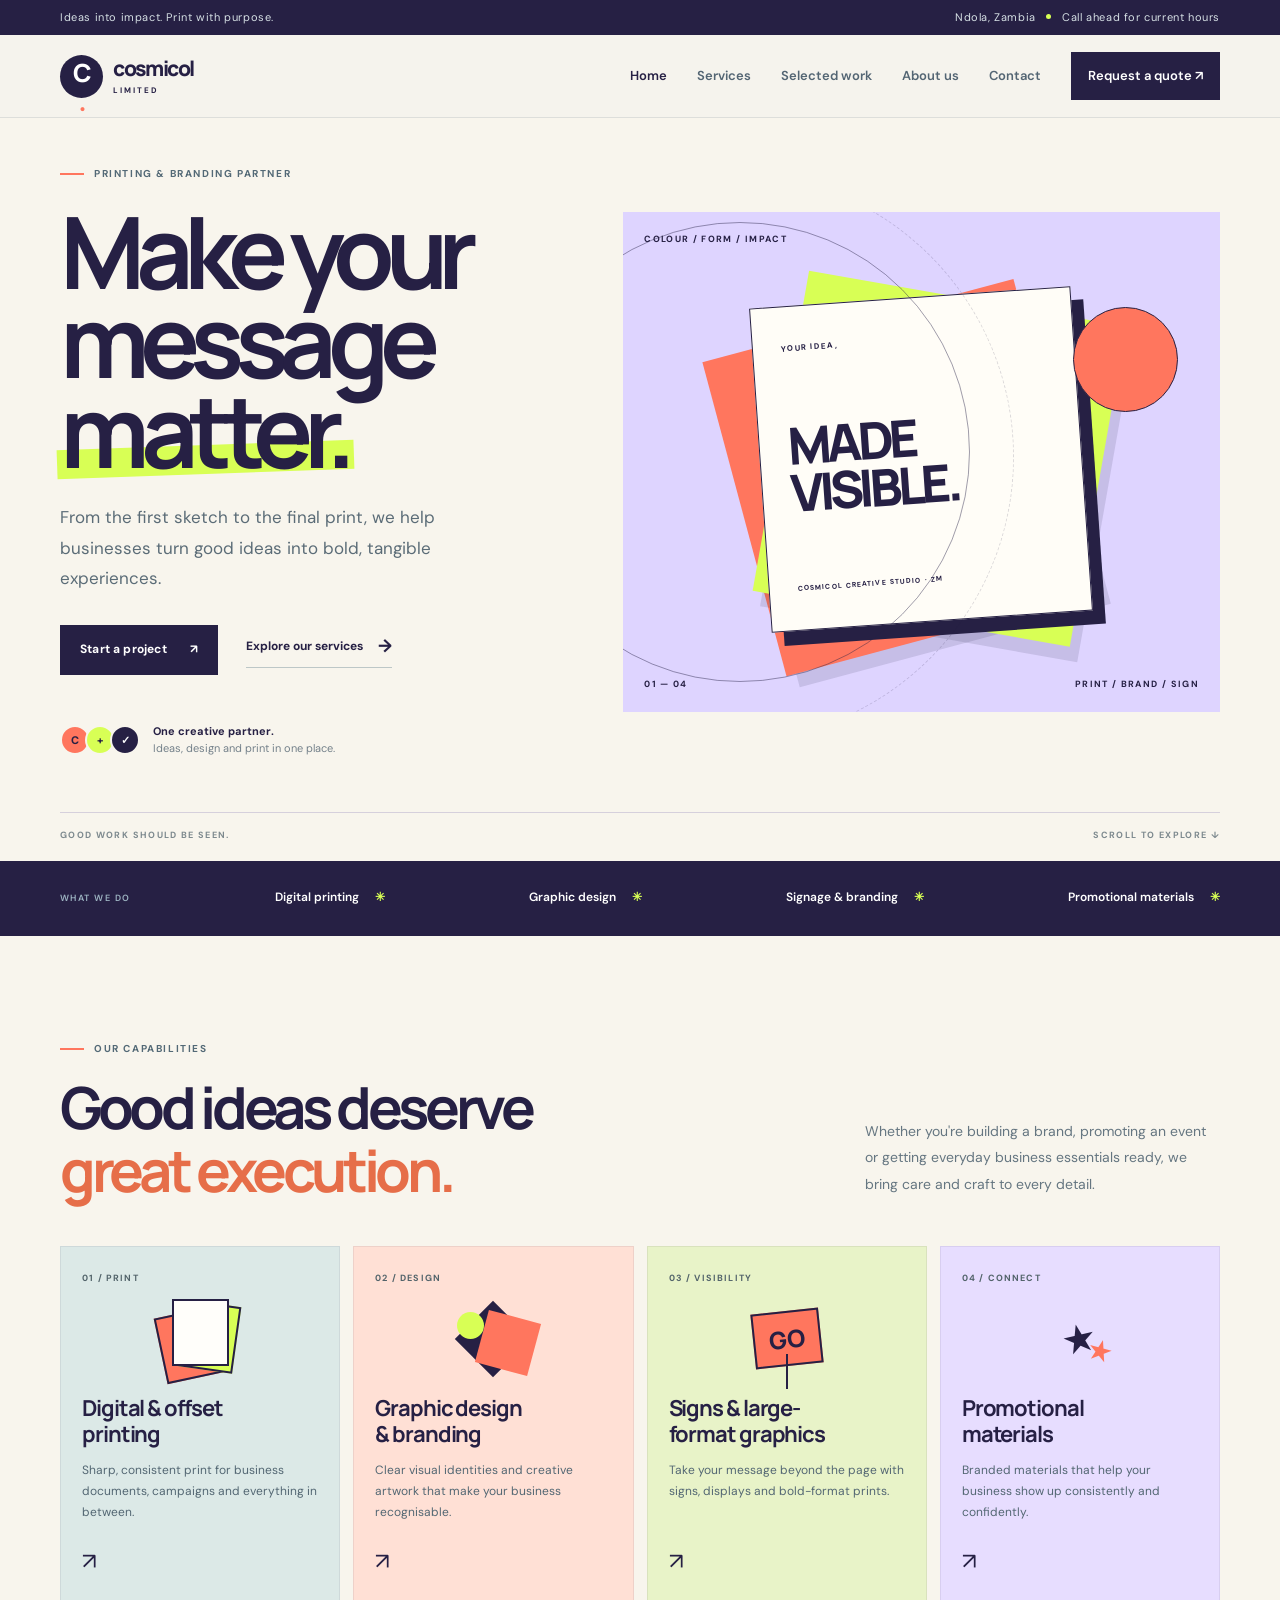
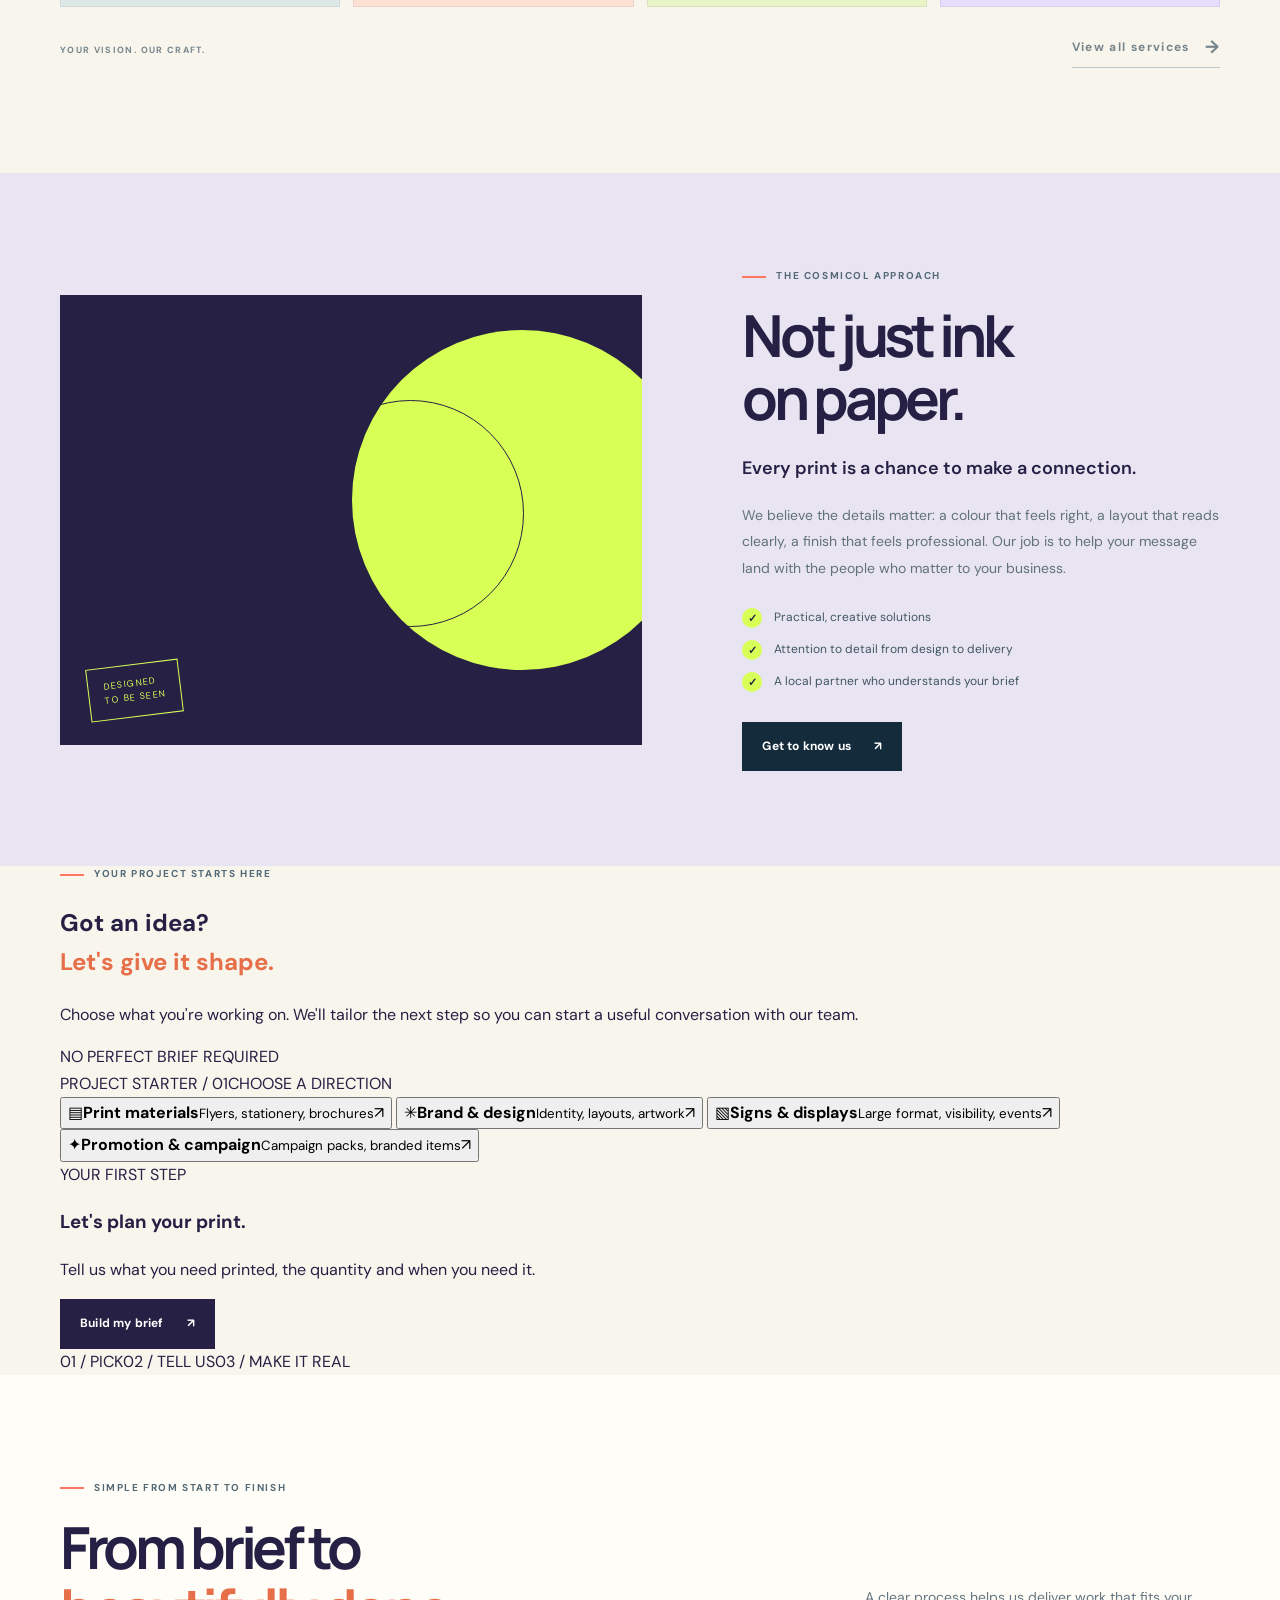
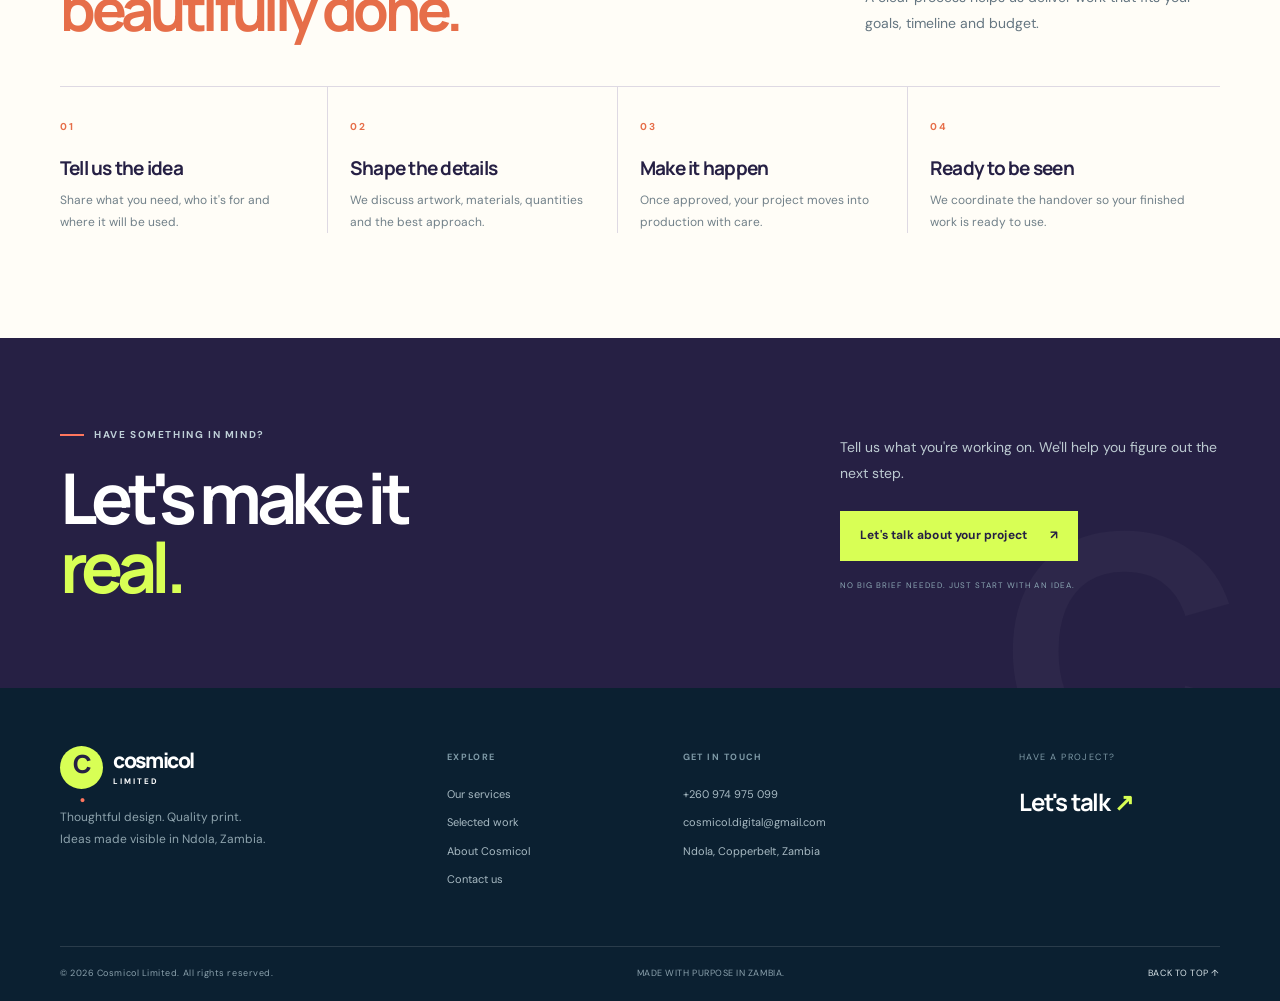
==== commit e08d6973: "Add interactive project starter to Cosmicol homepage" ====
--- a/index.html
+++ b/index.html
@@ -54,6 +54,28 @@
       </div>
     </section>
     <section class="feature-section"><div class="container feature-grid"><div class="feature-visual"><div class="feature-circle"></div><div class="feature-type"><span>MAKE IT</span><strong>COUNT.</strong><small>CREATIVE THAT WORKS IN THE REAL WORLD.</small></div><div class="feature-stamp">DESIGNED<br>TO BE SEEN</div></div><div class="feature-copy"><div class="eyebrow"><span class="eyebrow-line"></span> THE COSMICOL APPROACH</div><h2>Not just ink<br>on paper.</h2><p class="lead">Every print is a chance to make a connection.</p><p>We believe the details matter: a colour that feels right, a layout that reads clearly, a finish that feels professional. Our job is to help your message land with the people who matter to your business.</p><ul class="check-list"><li><span>✓</span> Practical, creative solutions</li><li><span>✓</span> Attention to detail from design to delivery</li><li><span>✓</span> A local partner who understands your brief</li></ul><a class="button button-dark" href="about.html">Get to know us <span>↗</span></a></div></div></section>
+
+    <section class="brief-builder" id="project-starter">
+      <div class="container brief-builder-grid">
+        <div class="brief-intro">
+          <div class="eyebrow"><span class="eyebrow-line"></span> YOUR PROJECT STARTS HERE</div>
+          <h2>Got an idea?<br><em>Let's give it shape.</em></h2>
+          <p>Choose what you're working on. We'll tailor the next step so you can start a useful conversation with our team.</p>
+          <div class="brief-note"><span class="brief-note-dot"></span> NO PERFECT BRIEF REQUIRED</div>
+        </div>
+        <div class="brief-tool" aria-label="Interactive project starter">
+          <div class="brief-tool-top"><span>PROJECT STARTER / 01</span><span id="brief-step">CHOOSE A DIRECTION</span></div>
+          <div class="brief-options" role="group" aria-label="Choose your project type">
+            <button class="brief-option active" type="button" data-brief="print" aria-pressed="true"><span class="brief-option-icon">▤</span><span><strong>Print materials</strong><small>Flyers, stationery, brochures</small></span><span class="brief-check">↗</span></button>
+            <button class="brief-option" type="button" data-brief="brand" aria-pressed="false"><span class="brief-option-icon">✳</span><span><strong>Brand & design</strong><small>Identity, layouts, artwork</small></span><span class="brief-check">↗</span></button>
+            <button class="brief-option" type="button" data-brief="signage" aria-pressed="false"><span class="brief-option-icon">▧</span><span><strong>Signs & displays</strong><small>Large format, visibility, events</small></span><span class="brief-check">↗</span></button>
+            <button class="brief-option" type="button" data-brief="campaign" aria-pressed="false"><span class="brief-option-icon">✦</span><span><strong>Promotion & campaign</strong><small>Campaign packs, branded items</small></span><span class="brief-check">↗</span></button>
+          </div>
+          <div class="brief-result" aria-live="polite"><div><span class="brief-result-label">YOUR FIRST STEP</span><h3 id="brief-result-title">Let's plan your print.</h3><p id="brief-result-copy">Tell us what you need printed, the quantity and when you need it.</p></div><a id="brief-result-link" class="button button-primary" href="contact.html#quote">Build my brief <span>↗</span></a></div>
+          <div class="brief-tool-bottom"><span>01 / PICK</span><span>02 / TELL US</span><span>03 / MAKE IT REAL</span></div>
+        </div>
+      </div>
+    </section>
     <section class="process-section section"><div class="container"><div class="section-heading"><div><div class="eyebrow"><span class="eyebrow-line"></span> SIMPLE FROM START TO FINISH</div><h2>From brief to<br><em>beautifully done.</em></h2></div><p>A clear process helps us deliver work that fits your goals, timeline and budget.</p></div><div class="process-grid"><article><span>01</span><h3>Tell us the idea</h3><p>Share what you need, who it's for and where it will be used.</p></article><article><span>02</span><h3>Shape the details</h3><p>We discuss artwork, materials, quantities and the best approach.</p></article><article><span>03</span><h3>Make it happen</h3><p>Once approved, your project moves into production with care.</p></article><article><span>04</span><h3>Ready to be seen</h3><p>We coordinate the handover so your finished work is ready to use.</p></article></div></div></section>
     <section class="cta-section"><div class="container cta-inner"><div><div class="eyebrow eyebrow-light"><span class="eyebrow-line"></span> HAVE SOMETHING IN MIND?</div><h2>Let's make it<br><em>real.</em></h2></div><div class="cta-right"><p>Tell us what you're working on. We'll help you figure out the next step.</p><a class="button button-light" href="contact.html#quote">Let's talk about your project <span>↗</span></a><span class="cta-note">NO BIG BRIEF NEEDED. JUST START WITH AN IDEA.</span></div><div class="cta-decoration">C.</div></div></section>
   </main>
--- a/assets/css/style.css
+++ b/assets/css/style.css
@@ -1,4 +1,4 @@
-:root{--navy:#102a43;--navy2:#173e56;--ink:#132b3b;--muted:#667783;--paper:#f5f3ed;--white:#fffefa;--line:#d9dfdb;--cyan:#8de3dc;--orange:#f47b52;--lime:#d7ed72;--lilac:#c9b9f3;--sans:"DM Sans",sans-serif;--display:"Manrope",sans-serif}*{box-sizing:border-box}html{scroll-behavior:smooth;scroll-padding-top:100px}body{margin:0;background:var(--paper);color:var(--ink);font-family:var(--sans);font-size:16px;line-height:1.65;-webkit-font-smoothing:antialiased}a{color:inherit;text-decoration:none}button,input,textarea,select{font:inherit}.container{width:min(1160px,calc(100% - 48px));margin-inline:auto}.topline{background:var(--navy);color:#d6e0e5;font-size:11px;letter-spacing:.055em}.topline-inner{min-height:35px;display:flex;justify-content:space-between;align-items:center;gap:20px}.dot{display:inline-block;width:5px;height:5px;background:var(--cyan);border-radius:50%;margin:0 7px 2px}.site-header{position:sticky;top:0;z-index:50;background:rgba(245,243,237,.94);backdrop-filter:blur(16px);border-bottom:1px solid rgba(16,42,67,.1)}.nav-wrap{height:82px;display:flex;align-items:center;justify-content:space-between}.brand{display:inline-flex;align-items:center;gap:10px;min-width:max-content}.brand-mark{width:43px;height:43px;display:grid;place-items:center;border-radius:50%;background:var(--navy);color:white;font:800 25px var(--display);letter-spacing:-.1em}.brand-mark span{color:var(--orange)}.brand-name{font:800 21px var(--display);letter-spacing:-.065em;line-height:1.05}.brand-name small{display:block;font:700 8px var(--sans);letter-spacing:.25em;margin-top:5px}.main-nav{display:flex;align-items:center;gap:30px;font-size:13px;font-weight:600}.main-nav>a:not(.nav-cta){color:#536573;transition:color .2s}.main-nav>a:hover,.main-nav>a.active{color:var(--navy)}.nav-cta{padding:13px 17px;background:var(--navy);color:white;border-radius:3px;transition:background .2s,transform .2s}.nav-cta:hover{background:var(--navy2);transform:translateY(-1px)}.menu-toggle{display:none;background:none;border:0;padding:8px}.menu-toggle span{display:block;width:24px;height:2px;background:var(--navy);margin:5px}.hero{background:var(--paper);overflow:hidden}.hero-grid{min-height:610px;display:grid;grid-template-columns:1fr .92fr;align-items:center;gap:50px;padding-top:48px;padding-bottom:54px}.eyebrow{display:flex;align-items:center;gap:10px;font-size:10px;font-weight:700;letter-spacing:.16em;color:#536976}.eyebrow-line{width:24px;height:2px;background:var(--orange);display:inline-block}.hero h1,.page-hero h1{font:700 clamp(56px,7.4vw,96px)/.99 var(--display);letter-spacing:-.085em;margin:24px 0 26px;color:var(--navy)}h1 em,h2 em{font-style:normal;color:#e66e49}.hero-intro{font-size:17px;line-height:1.8;color:#5b6c77;max-width:435px}.hero-actions{display:flex;align-items:center;gap:28px;margin-top:31px;flex-wrap:wrap}.button{display:inline-flex;align-items:center;justify-content:center;gap:23px;padding:15px 20px;border:0;border-radius:3px;font-weight:700;font-size:12px;letter-spacing:.015em;transition:transform .2s,background .2s;cursor:pointer}.button:hover{transform:translateY(-2px)}.button-primary{background:var(--navy);color:white}.button-primary:hover{background:var(--navy2)}.button-dark{background:#132b3b;color:white}.button-light{background:var(--cyan);color:var(--navy)}.text-link{font-size:12px;font-weight:700;display:inline-flex;align-items:center;gap:15px;border-bottom:1px solid #bdc7c7;padding-bottom:5px}.text-link span{font-size:18px;transition:transform .2s}.text-link:hover span{transform:translateX(4px)}.hero-proof{display:flex;align-items:center;gap:13px;margin-top:48px}.proof-avatars{display:flex}.proof-avatars span{width:30px;height:30px;border-radius:50%;display:grid;place-items:center;margin-left:-5px;border:2px solid var(--paper);background:var(--cyan);color:var(--navy);font-weight:800;font-size:11px}.proof-avatars span:first-child{margin-left:0;background:var(--orange)}.proof-avatars span:last-child{background:var(--navy);color:white}.hero-proof p{font-size:11px;line-height:1.6;color:#74818a;margin:0}.hero-proof strong{color:var(--navy)}.hero-art{height:480px;position:relative;overflow:hidden;background:#d6e9e3;border-radius:3px}.art-label{position:absolute;z-index:4;font-size:9px;letter-spacing:.15em;font-weight:700;color:var(--navy);display:flex;justify-content:space-between;width:calc(100% - 42px);left:21px}.art-label-top{top:20px}.art-label-bottom{bottom:20px}.art-sheet{position:absolute;width:54%;height:65%;top:17%;left:23%;box-shadow:0 18px 45px #173e5624;transform:rotate(7deg)}.sheet-back{background:var(--orange);transform:rotate(-13deg) translate(-24px,10px)}.sheet-mid{background:var(--navy);transform:rotate(9deg) translate(20px,-4px)}.sheet-front{background:var(--white);padding:35px 28px;display:flex;flex-direction:column;justify-content:space-between;transform:rotate(-3deg)}.sheet-kicker,.sheet-foot{font-size:8px;letter-spacing:.16em;font-weight:700}.sheet-front strong{font:800 clamp(34px,4vw,52px)/.92 var(--display);letter-spacing:-.09em;color:var(--navy)}.sheet-foot{font-size:7px}.art-orbit{position:absolute;border:1px solid #102a4366;border-radius:50%;width:460px;height:460px;top:2%;left:-19%}.orbit-two{width:570px;height:570px;top:-8%;left:-30%;border-style:dashed;opacity:.5}.art-sun{position:absolute;width:82px;height:82px;background:var(--lime);border-radius:50%;right:8%;top:22%;mix-blend-mode:multiply}.hero-bottom{display:flex;justify-content:space-between;border-top:1px solid var(--line);padding-top:15px;padding-bottom:18px;font-size:9px;font-weight:700;letter-spacing:.15em;color:#7d898e}.service-strip{background:var(--navy);color:white}.strip-inner{min-height:75px;display:flex;align-items:center;justify-content:space-between;gap:22px;font-size:12px;font-weight:600;flex-wrap:wrap;padding-block:18px}.strip-inner>span{font-size:9px;letter-spacing:.16em;color:#9db4c2}.strip-inner b{color:var(--orange);padding-left:13px}.section{padding:105px 0}.section-heading{display:flex;justify-content:space-between;align-items:flex-end;gap:45px;margin-bottom:45px}.section-heading h2,.feature-copy h2,.detail-copy h2,.about-intro-copy h2,.contact-info h2,.map-note h2{font:700 clamp(38px,5vw,58px)/1.08 var(--display);letter-spacing:-.075em;color:var(--navy);margin:19px 0 0}.section-heading>p{max-width:355px;margin:0 0 4px;color:#657681;font-size:14px;line-height:1.9}.service-cards{display:grid;grid-template-columns:repeat(4,1fr);gap:13px}.service-card{position:relative;display:flex;flex-direction:column;min-height:345px;padding:24px 21px 25px;border-radius:3px;overflow:hidden;transition:transform .25s}.service-card:hover{transform:translateY(-5px)}.card-blue{background:#d7e8e7}.card-orange{background:#f5d8c9}.card-green{background:#dbe8b7}.card-lilac{background:#e1d9f2}.card-index{font-size:9px;font-weight:700;letter-spacing:.13em;color:#52636a}.service-symbol{height:105px;display:flex;align-items:center;justify-content:center;position:relative}.symbol-print span{position:absolute;width:57px;height:67px;border:2px solid var(--navy);background:#fffefa}.symbol-print span:nth-child(1){transform:translate(-12px,7px) rotate(-12deg);background:var(--orange)}.symbol-print span:nth-child(2){transform:translate(8px,-2px) rotate(8deg);background:var(--cyan)}.symbol-print span:nth-child(3){transform:translate(0,-6px);background:#fffefa}.symbol-design span{position:absolute;width:54px;height:54px;background:var(--navy);transform:rotate(45deg)}.symbol-design span:nth-child(2){background:var(--orange);transform:translate(15px,4px) rotate(15deg)}.symbol-design span:nth-child(3){width:27px;height:27px;background:var(--lime);transform:translate(-23px,-13px);border-radius:50%}.symbol-sign span{font:800 24px var(--display);background:var(--orange);padding:9px 14px;border:2px solid var(--navy);transform:rotate(-6deg)}.symbol-sign i{position:absolute;width:2px;height:35px;background:var(--navy);top:68px}.symbol-promo span{position:absolute;font-size:39px;color:var(--navy);transform:rotate(-13deg)}.symbol-promo span+span{font-size:29px;color:var(--orange);transform:translate(20px,13px) rotate(15deg)}.service-card h3{font:700 22px/1.17 var(--display);letter-spacing:-.05em;color:var(--navy);margin:5px 0 12px}.service-card p{font-size:12px;line-height:1.75;color:#536773;margin:0 0 20px}.card-arrow{margin-top:auto;font-size:23px;color:var(--navy)}.section-link-row{display:flex;justify-content:space-between;align-items:center;margin-top:26px;font-size:9px;letter-spacing:.15em;font-weight:700;color:#76858c}.feature-section{background:#e7ece5;padding:95px 0}.feature-grid{display:grid;grid-template-columns:1fr .82fr;gap:100px;align-items:center}.feature-visual{height:450px;background:var(--navy);position:relative;overflow:hidden}.feature-circle{position:absolute;width:340px;height:340px;border-radius:50%;background:var(--cyan);right:-50px;top:35px}.feature-circle:after{content:"";position:absolute;width:225px;height:225px;border:1px solid var(--navy);border-radius:50%;left:-55px;top:70px}.feature-type{position:absolute;left:38px;top:75px;color:var(--navy);display:flex;flex-direction:column;font-size:13px;font-weight:800;letter-spacing:.12em}.feature-type strong{font:800 67px/.95 var(--display);letter-spacing:-.09em}.feature-type small{font-size:8px;letter-spacing:.14em;margin-top:18px;max-width:120px;line-height:1.7}.feature-stamp{position:absolute;bottom:28px;left:28px;padding:12px 15px;border:1px solid #ffffff7a;color:white;font-size:9px;letter-spacing:.16em;line-height:1.5;transform:rotate(-7deg)}.feature-copy .lead{font-size:18px;font-weight:600;color:var(--navy);margin-top:25px}.feature-copy>p:not(.lead){font-size:14px;color:#62727b;line-height:1.9}.check-list{list-style:none;padding:0;margin:26px 0 30px;display:grid;gap:12px;font-size:12px;color:#405662}.check-list li{display:flex;gap:12px;align-items:center}.check-list li span{width:20px;height:20px;border-radius:50%;display:grid;place-items:center;background:var(--cyan);color:var(--navy);font-size:11px;font-weight:800}.process-section{background:var(--white)}.process-grid{display:grid;grid-template-columns:repeat(4,1fr);border-top:1px solid var(--line)}.process-grid article{padding:25px 22px 0 0;border-right:1px solid var(--line);margin-right:22px}.process-grid article:last-child{border:0;margin:0}.process-grid article>span{font-size:10px;font-weight:700;letter-spacing:.15em;color:#e66e49}.process-grid h3{font:700 19px var(--display);letter-spacing:-.04em;color:var(--navy);margin:17px 0 9px}.process-grid p{font-size:12px;color:#718089;line-height:1.8;margin:0}.cta-section{background:var(--navy);color:white;overflow:hidden}.cta-inner{position:relative;display:flex;justify-content:space-between;align-items:center;gap:60px;min-height:350px;padding-block:70px}.eyebrow-light{color:#bfd0d8}.cta-inner h2{font:700 clamp(43px,5.7vw,70px)/.98 var(--display);letter-spacing:-.08em;margin:20px 0 0}.cta-inner h2 em{color:var(--cyan)}.cta-right{max-width:380px;position:relative;z-index:2}.cta-right p{font-size:14px;color:#bdcbd2;line-height:1.85;margin:0 0 24px}.cta-note{display:block;margin-top:18px;font-size:8px;letter-spacing:.13em;color:#8ca7b4}.cta-decoration{position:absolute;right:-25px;bottom:-100px;font:800 320px/.9 var(--display);letter-spacing:-.13em;color:#ffffff08;pointer-events:none}.site-footer{background:#0b2031;color:#d4dfe3}.footer-main{display:grid;grid-template-columns:1.4fr .8fr 1.2fr .8fr;gap:35px;padding-block:58px}.brand-light .brand-mark{background:var(--cyan);color:var(--navy)}.brand-light .brand-name{color:white}.footer-brand p{font-size:12px;color:#8ea3ad;line-height:1.8;margin-top:18px}.footer-column{display:flex;flex-direction:column;align-items:flex-start;gap:10px;font-size:11px;color:#a8bac3}.footer-column h4,.footer-contact>span{font-size:9px;letter-spacing:.16em;color:#7f9aa7;margin:4px 0 10px}.footer-column a:hover{color:var(--cyan)}.footer-contact{display:flex;flex-direction:column;gap:10px}.footer-contact a{font:700 24px var(--display);letter-spacing:-.05em;color:white}.footer-contact b{color:var(--cyan)}.footer-bottom{min-height:55px;border-top:1px solid #ffffff20;display:flex;align-items:center;justify-content:space-between;gap:20px;font-size:9px;letter-spacing:.06em;color:#8ba1ad}.footer-bottom a{color:#d8e3e8}.page-hero{position:relative;overflow:hidden;background:#e6ece6;padding:92px 0 48px;min-height:390px}.page-hero .container{position:relative;z-index:2}.page-hero h1{font-size:clamp(54px,7vw,82px);margin:20px 0}.page-hero p{max-width:550px;color:#5f717b;font-size:16px;line-height:1.8}.page-hero-note{display:flex;gap:30px;margin-top:50px;padding-top:15px;border-top:1px solid #cbd4cf;font-size:9px;letter-spacing:.13em;font-weight:700;color:#74858a}.page-hero-shape{position:absolute;width:360px;height:360px;border-radius:50%;background:var(--cyan);right:5%;top:35px;opacity:.6}.page-hero-shape:after{content:"";position:absolute;inset:32px;border:1px solid var(--navy);border-radius:50%}.services-list{padding-top:75px}.service-detail{position:relative;display:grid;grid-template-columns:1fr .9fr;gap:85px;align-items:center;padding:45px 0 80px;border-bottom:1px solid var(--line)}.service-detail:last-child{border-bottom:0}.detail-reverse .detail-art{order:2}.detail-reverse .detail-copy{order:1}.detail-number{position:absolute;left:0;top:15px;font-size:10px;letter-spacing:.15em;color:#e66e49;font-weight:700}.detail-art{height:370px;position:relative;overflow:hidden;background:#d5e8e4}.detail-art-print{background:#f2d7c9}.paper-stack{position:absolute;inset:50px 0 0 0;display:flex;justify-content:center;align-items:center}.paper-stack span{position:absolute;width:180px;height:230px;background:white;box-shadow:0 12px 25px #173e5620;border:1px solid #e7e7e1}.paper-stack span:nth-child(1){transform:rotate(-13deg) translate(-22px,8px);background:var(--cyan)}.paper-stack span:nth-child(2){transform:rotate(10deg) translate(20px,0);background:var(--navy)}.paper-stack span:nth-child(3){transform:rotate(-2deg);background:var(--white)}.paper-stack span:nth-child(3):after{content:"PRINT\A WITH\A PURPOSE.";white-space:pre;position:absolute;left:20px;top:35px;font:800 27px/.95 var(--display);letter-spacing:-.07em;color:var(--navy)}.art-caption{position:absolute;bottom:20px;left:22px;font-size:9px;font-weight:800;letter-spacing:.12em;line-height:1.5;color:var(--navy)}.detail-art-design{background:#d9e8c2}.design-block{position:absolute}.block-a{z-index:2;left:16%;top:22%;padding:26px 20px;background:var(--navy);color:white;font:800 26px/.98 var(--display);letter-spacing:-.06em;transform:rotate(-7deg)}.block-b{width:150px;height:190px;background:var(--orange);right:16%;top:17%;transform:rotate(13deg)}.block-c{width:90px;height:90px;background:var(--cyan);right:25%;bottom:19%;transform:rotate(30deg)}.design-circle{position:absolute;width:90px;height:90px;border-radius:50%;border:2px solid var(--navy);left:18%;bottom:20%}.detail-art-sign{background:#cfe5e3}.sign-board{position:absolute;left:23%;top:18%;width:54%;height:54%;background:var(--orange);border:3px solid var(--navy);box-shadow:12px 12px 0 var(--navy);display:flex;align-items:center;justify-content:space-between;padding:25px;transform:rotate(-5deg);font:800 36px/.95 var(--display);letter-spacing:-.07em}.sign-board b{font-size:30px}.sign-pole{position:absolute;left:49%;top:65%;height:90px;width:7px;background:var(--navy)}.detail-art-promo{background:#e1d9f2}.promo-card{position:absolute;width:140px;height:190px;padding:20px;font:800 23px/.95 var(--display);letter-spacing:-.06em;box-shadow:0 15px 25px #173e5624}.promo-one{background:var(--navy);color:white;top:22%;left:15%;transform:rotate(-12deg)}.promo-two{background:var(--lime);top:17%;right:17%;transform:rotate(11deg)}.promo-three{background:var(--orange);width:95px;height:95px;right:29%;bottom:12%;font-size:50px;display:grid;place-items:center;transform:rotate(-8deg)}.promo-three span{color:white}.detail-copy .eyebrow{margin-bottom:15px}.detail-copy h2{font-size:clamp(38px,4.5vw,53px);margin-bottom:20px}.detail-copy>p{color:#667781;font-size:14px;line-height:1.9}.service-tags{list-style:none;display:flex;gap:8px;flex-wrap:wrap;padding:0;margin:25px 0}.service-tags li{border:1px solid #d1d9d5;border-radius:30px;padding:6px 10px;font-size:10px;color:#536976}.detail-copy .text-link{margin-top:4px}.about-hero{min-height:475px}.about-hero-art{position:absolute;right:9%;top:42px;width:300px;height:300px;border-radius:50%;background:var(--navy);display:grid;place-items:center;color:var(--cyan);font:800 170px var(--display);letter-spacing:-.15em;transform:rotate(-12deg)}.about-hero-art small{position:absolute;bottom:44px;font:700 8px var(--sans);letter-spacing:.15em;color:white}.about-intro{background:var(--white)}.about-intro-grid{display:grid;grid-template-columns:1fr .9fr;gap:100px;align-items:start}.about-bigline{font:700 clamp(35px,4.5vw,55px)/1.15 var(--display);letter-spacing:-.07em;color:var(--navy)}.about-bigline em{font-style:normal;color:#e66e49}.about-intro-copy h2{font-size:43px;margin:20px 0}.about-intro-copy p{color:#667781;font-size:14px;line-height:1.95}.values-section{padding:95px 0;background:#e6ece6}.values-grid{display:grid;grid-template-columns:repeat(4,1fr);gap:12px}.values-grid article{background:#f9f8f2;padding:24px;min-height:260px}.values-grid article>span{font-size:9px;letter-spacing:.12em;font-weight:700;color:#79878a}.value-icon{font-size:32px;color:#e66e49;margin:25px 0 12px}.values-grid h3{font:700 18px var(--display);letter-spacing:-.04em;color:var(--navy);margin:0 0 9px}.values-grid p{font-size:12px;line-height:1.8;color:#697982}.about-quote{background:var(--cyan);padding:75px 0}.quote-inner{max-width:800px}.quote-mark{font:800 70px/.7 var(--display);color:var(--navy)}.quote-inner blockquote{font:700 clamp(28px,4vw,43px)/1.2 var(--display);letter-spacing:-.06em;color:var(--navy);margin:25px 0}.quote-attribution{font-size:9px;letter-spacing:.16em;font-weight:700}.contact-hero{background:#d9e8e4}.contact-hero-shape{position:absolute;right:8%;top:62px;font:800 clamp(100px,17vw,210px)/1 var(--display);letter-spacing:-.12em;color:#102a4310;transform:rotate(-10deg)}.contact-section{padding-top:85px}.contact-grid{display:grid;grid-template-columns:.85fr 1.15fr;gap:85px;align-items:start}.contact-info h2{font-size:45px;margin:20px 0}.contact-info>p{color:#667781;font-size:14px;line-height:1.8}.contact-method{display:flex;gap:15px;padding:20px 0;border-bottom:1px solid var(--line)}.method-icon{width:38px;height:38px;background:var(--cyan);border-radius:50%;display:grid;place-items:center;color:var(--navy);font-weight:800;flex-shrink:0}.contact-method small{display:block;font-size:9px;letter-spacing:.14em;font-weight:700;color:#849197;margin-bottom:3px}.contact-method a,.contact-method strong{font-size:14px;font-weight:700;color:var(--navy);overflow-wrap:anywhere}.contact-method p{font-size:11px;color:#7b898f;margin:3px 0 0}.hours-card{background:#e6ece6;padding:20px;margin-top:25px}.hours-card>span{font-size:9px;letter-spacing:.14em;font-weight:700}.hours-card p{display:flex;justify-content:space-between;gap:15px;margin:10px 0;font-size:11px;color:#536672}.hours-card p b{font-weight:600}.hours-card small{display:block;font-size:10px;line-height:1.7;color:#7b898f;margin-top:15px}.quote-form-wrap{background:var(--white);padding:35px;border:1px solid #e2e5df;box-shadow:0 15px 45px #102a4308}.form-heading>span{font-size:9px;letter-spacing:.14em;font-weight:700;color:#e66e49}.form-heading h3{font:700 29px/1.2 var(--display);letter-spacing:-.06em;color:var(--navy);margin:12px 0}.form-heading p{font-size:12px;color:#718089;line-height:1.8}.form-row{display:grid;gap:7px;margin-top:19px}.form-row label{font-size:11px;font-weight:700;color:#324c5a}.form-row input,.form-row textarea,.form-row select{width:100%;border:1px solid #d5ded9;background:#fbfaf6;border-radius:2px;padding:12px 13px;color:var(--navy);outline:none;font-size:12px}.form-row input:focus,.form-row textarea:focus,.form-row select:focus{border-color:#3d8e92;box-shadow:0 0 0 3px #8de3dc45}.form-row textarea{resize:vertical;min-height:125px}.form-two{grid-template-columns:1fr 1fr;gap:12px}.form-two>div{display:grid;gap:7px}.consent-row{display:flex;align-items:flex-start;gap:10px;margin:20px 0;font-size:10px;line-height:1.6;color:#687a83}.consent-row input{margin-top:3px;accent-color:var(--navy)}.form-submit{width:100%;justify-content:space-between}.form-note{font-size:10px;color:#78868c;line-height:1.7;margin:14px 0 0}.map-note{background:#e6ece6;padding:70px 0}.map-note-inner{display:flex;justify-content:space-between;align-items:center;gap:40px}.map-note h2{font-size:40px;margin:16px 0}.map-note p{max-width:450px;color:#667781;font-size:13px;line-height:1.8}.map-note .button{flex-shrink:0}@media(max-width:950px){.main-nav{gap:18px}.hero-grid{gap:25px}.hero-art{height:420px}.service-cards{grid-template-columns:repeat(2,1fr)}.service-card{min-height:315px}.feature-grid{gap:45px}.footer-main{grid-template-columns:1fr 1fr;gap:35px}.service-detail{gap:40px}.about-hero-art{right:4%;width:240px;height:240px;font-size:135px}.contact-grid{gap:40px}.values-grid{grid-template-columns:repeat(2,1fr)}}@media(max-width:700px){.container{width:min(100% - 34px,560px)}.topline-inner{min-height:32px;font-size:9px}.topline-inner span:last-child{display:none}.nav-wrap{height:70px}.menu-toggle{display:block;cursor:pointer}.main-nav{display:none;position:absolute;top:70px;left:0;right:0;background:var(--paper);padding:15px 24px 25px;flex-direction:column;align-items:stretch;gap:0;border-bottom:1px solid var(--line);box-shadow:0 18px 20px #102a430c}.main-nav.open{display:flex}.main-nav>a{padding:13px 3px}.main-nav .nav-cta{margin-top:8px;text-align:center}.hero-grid{grid-template-columns:1fr;padding-top:55px;padding-bottom:35px;gap:35px}.hero h1{font-size:clamp(57px,15vw,80px)}.hero-intro{font-size:15px}.hero-art{height:390px}.art-sheet{height:66%;width:59%;left:21%}.sheet-front{padding:25px 20px}.sheet-front strong{font-size:43px}.hero-bottom{font-size:8px}.scroll-mark{display:none}.strip-inner{justify-content:flex-start;gap:13px 22px}.strip-inner>span{width:100%}.strip-inner>div{font-size:10px}.section{padding:70px 0}.section-heading{display:block;margin-bottom:30px}.section-heading>p{margin-top:20px;font-size:13px}.section-heading h2,.feature-copy h2{font-size:42px}.service-cards{gap:10px}.service-card{padding:18px 15px;min-height:315px}.service-card h3{font-size:20px}.service-card p{font-size:11px}.service-symbol{height:90px}.feature-section{padding:65px 0}.feature-grid{grid-template-columns:1fr;gap:40px}.feature-visual{height:350px}.feature-circle{width:270px;height:270px}.feature-type{left:25px;top:55px}.feature-type strong{font-size:57px}.process-grid{grid-template-columns:1fr 1fr;row-gap:28px}.process-grid article{margin-right:15px;padding-right:12px}.process-grid article:nth-child(2){border-right:0}.process-grid h3{font-size:17px}.cta-inner{display:block;padding-block:60px;min-height:0}.cta-right{margin-top:30px}.cta-decoration{font-size:200px;bottom:-60px}.footer-main{grid-template-columns:1fr 1fr;gap:32px 20px;padding-block:45px}.footer-brand{grid-column:1/-1}.footer-contact a{font-size:21px}.footer-bottom{padding-block:17px;flex-wrap:wrap;justify-content:flex-start;gap:10px 18px}.footer-bottom>span:nth-child(2){display:none}.page-hero{padding:65px 0 32px;min-height:340px}.page-hero h1{font-size:clamp(53px,13vw,70px)}.page-hero p{font-size:14px;max-width:90%}.page-hero-shape{width:200px;height:200px;right:-70px;top:60px;opacity:.35}.page-hero-note{gap:12px;flex-wrap:wrap;font-size:8px;margin-top:35px}.services-list{padding-top:40px}.service-detail{grid-template-columns:1fr;gap:25px;padding:45px 0 55px}.detail-art{height:300px}.detail-reverse .detail-art,.detail-reverse .detail-copy{order:initial}.detail-number{top:10px}.detail-copy h2{font-size:42px}.detail-copy>p{font-size:13px}.about-hero{min-height:450px}.about-hero-art{width:145px;height:145px;right:0;top:auto;bottom:25px;font-size:80px;opacity:.95}.about-hero-art small{font-size:6px;bottom:20px}.about-hero p{max-width:75%}.about-intro-grid{grid-template-columns:1fr;gap:40px}.about-bigline{font-size:42px}.about-intro-copy h2{font-size:38px}.values-section{padding:70px 0}.values-grid{gap:10px}.values-grid article{padding:17px;min-height:250px}.values-grid h3{font-size:16px}.values-grid p{font-size:11px}.about-quote{padding:55px 0}.quote-inner blockquote{font-size:31px}.contact-hero-shape{font-size:95px;right:-15px;top:auto;bottom:22px;opacity:.7}.contact-grid{grid-template-columns:1fr;gap:40px}.contact-info h2{font-size:40px}.quote-form-wrap{padding:23px 18px}.form-two{grid-template-columns:1fr;gap:19px}.map-note{padding:55px 0}.map-note-inner{display:block}.map-note .button{margin-top:15px}.map-note h2{font-size:36px}}@media(prefers-reduced-motion:reduce){html{scroll-behavior:auto}*,*::before,*::after{transition:none!important;animation:none!important}}
+:root{--navy:#262044;--navy2:#413765;--ink:#262044;--muted:#6c687b;--paper:#f8f5ed;--white:#fffdf7;--line:#ded9e3;--cyan:#d8ff55;--orange:#ff765e;--lime:#d8ff55;--lilac:#d8c8ff;--sans:"DM Sans",sans-serif;--display:"Manrope",sans-serif}*{box-sizing:border-box}html{scroll-behavior:smooth;scroll-padding-top:100px}body{margin:0;background:var(--paper);color:var(--ink);font-family:var(--sans);font-size:16px;line-height:1.65;-webkit-font-smoothing:antialiased}a{color:inherit;text-decoration:none}button,input,textarea,select{font:inherit}.container{width:min(1160px,calc(100% - 48px));margin-inline:auto}.topline{background:var(--navy);color:#d6e0e5;font-size:11px;letter-spacing:.055em}.topline-inner{min-height:35px;display:flex;justify-content:space-between;align-items:center;gap:20px}.dot{display:inline-block;width:5px;height:5px;background:var(--cyan);border-radius:50%;margin:0 7px 2px}.site-header{position:sticky;top:0;z-index:50;background:rgba(245,243,237,.94);backdrop-filter:blur(16px);border-bottom:1px solid rgba(16,42,67,.1)}.nav-wrap{height:82px;display:flex;align-items:center;justify-content:space-between}.brand{display:inline-flex;align-items:center;gap:10px;min-width:max-content}.brand-mark{width:43px;height:43px;display:grid;place-items:center;border-radius:50%;background:var(--navy);color:white;font:800 25px var(--display);letter-spacing:-.1em}.brand-mark span{color:var(--orange)}.brand-name{font:800 21px var(--display);letter-spacing:-.065em;line-height:1.05}.brand-name small{display:block;font:700 8px var(--sans);letter-spacing:.25em;margin-top:5px}.main-nav{display:flex;align-items:center;gap:30px;font-size:13px;font-weight:600}.main-nav>a:not(.nav-cta){color:#536573;transition:color .2s}.main-nav>a:hover,.main-nav>a.active{color:var(--navy)}.nav-cta{padding:13px 17px;background:var(--navy);color:white;border-radius:3px;transition:background .2s,transform .2s}.nav-cta:hover{background:var(--navy2);transform:translateY(-1px)}.menu-toggle{display:none;background:none;border:0;padding:8px}.menu-toggle span{display:block;width:24px;height:2px;background:var(--navy);margin:5px}.hero{background:var(--paper);overflow:hidden}.hero-grid{min-height:610px;display:grid;grid-template-columns:1fr .92fr;align-items:center;gap:50px;padding-top:48px;padding-bottom:54px}.eyebrow{display:flex;align-items:center;gap:10px;font-size:10px;font-weight:700;letter-spacing:.16em;color:#536976}.eyebrow-line{width:24px;height:2px;background:var(--orange);display:inline-block}.hero h1,.page-hero h1{font:700 clamp(56px,7.4vw,96px)/.99 var(--display);letter-spacing:-.085em;margin:24px 0 26px;color:var(--navy)}h1 em,h2 em{font-style:normal;color:#e66e49}.hero-intro{font-size:17px;line-height:1.8;color:#5b6c77;max-width:435px}.hero-actions{display:flex;align-items:center;gap:28px;margin-top:31px;flex-wrap:wrap}.button{display:inline-flex;align-items:center;justify-content:center;gap:23px;padding:15px 20px;border:0;border-radius:3px;font-weight:700;font-size:12px;letter-spacing:.015em;transition:transform .2s,background .2s;cursor:pointer}.button:hover{transform:translateY(-2px)}.button-primary{background:var(--navy);color:white}.button-primary:hover{background:var(--navy2)}.button-dark{background:#132b3b;color:white}.button-light{background:var(--cyan);color:var(--navy)}.text-link{font-size:12px;font-weight:700;display:inline-flex;align-items:center;gap:15px;border-bottom:1px solid #bdc7c7;padding-bottom:5px}.text-link span{font-size:18px;transition:transform .2s}.text-link:hover span{transform:translateX(4px)}.hero-proof{display:flex;align-items:center;gap:13px;margin-top:48px}.proof-avatars{display:flex}.proof-avatars span{width:30px;height:30px;border-radius:50%;display:grid;place-items:center;margin-left:-5px;border:2px solid var(--paper);background:var(--cyan);color:var(--navy);font-weight:800;font-size:11px}.proof-avatars span:first-child{margin-left:0;background:var(--orange)}.proof-avatars span:last-child{background:var(--navy);color:white}.hero-proof p{font-size:11px;line-height:1.6;color:#74818a;margin:0}.hero-proof strong{color:var(--navy)}.hero-art{height:480px;position:relative;overflow:hidden;background:#d6e9e3;border-radius:3px}.art-label{position:absolute;z-index:4;font-size:9px;letter-spacing:.15em;font-weight:700;color:var(--navy);display:flex;justify-content:space-between;width:calc(100% - 42px);left:21px}.art-label-top{top:20px}.art-label-bottom{bottom:20px}.art-sheet{position:absolute;width:54%;height:65%;top:17%;left:23%;box-shadow:0 18px 45px #173e5624;transform:rotate(7deg)}.sheet-back{background:var(--orange);transform:rotate(-13deg) translate(-24px,10px)}.sheet-mid{background:var(--navy);transform:rotate(9deg) translate(20px,-4px)}.sheet-front{background:var(--white);padding:35px 28px;display:flex;flex-direction:column;justify-content:space-between;transform:rotate(-3deg)}.sheet-kicker,.sheet-foot{font-size:8px;letter-spacing:.16em;font-weight:700}.sheet-front strong{font:800 clamp(34px,4vw,52px)/.92 var(--display);letter-spacing:-.09em;color:var(--navy)}.sheet-foot{font-size:7px}.art-orbit{position:absolute;border:1px solid #102a4366;border-radius:50%;width:460px;height:460px;top:2%;left:-19%}.orbit-two{width:570px;height:570px;top:-8%;left:-30%;border-style:dashed;opacity:.5}.art-sun{position:absolute;width:82px;height:82px;background:var(--lime);border-radius:50%;right:8%;top:22%;mix-blend-mode:multiply}.hero-bottom{display:flex;justify-content:space-between;border-top:1px solid var(--line);padding-top:15px;padding-bottom:18px;font-size:9px;font-weight:700;letter-spacing:.15em;color:#7d898e}.service-strip{background:var(--navy);color:white}.strip-inner{min-height:75px;display:flex;align-items:center;justify-content:space-between;gap:22px;font-size:12px;font-weight:600;flex-wrap:wrap;padding-block:18px}.strip-inner>span{font-size:9px;letter-spacing:.16em;color:#9db4c2}.strip-inner b{color:var(--orange);padding-left:13px}.section{padding:105px 0}.section-heading{display:flex;justify-content:space-between;align-items:flex-end;gap:45px;margin-bottom:45px}.section-heading h2,.feature-copy h2,.detail-copy h2,.about-intro-copy h2,.contact-info h2,.map-note h2{font:700 clamp(38px,5vw,58px)/1.08 var(--display);letter-spacing:-.075em;color:var(--navy);margin:19px 0 0}.section-heading>p{max-width:355px;margin:0 0 4px;color:#657681;font-size:14px;line-height:1.9}.service-cards{display:grid;grid-template-columns:repeat(4,1fr);gap:13px}.service-card{position:relative;display:flex;flex-direction:column;min-height:345px;padding:24px 21px 25px;border-radius:3px;overflow:hidden;transition:transform .25s}.service-card:hover{transform:translateY(-5px)}.card-blue{background:#d7e8e7}.card-orange{background:#f5d8c9}.card-green{background:#dbe8b7}.card-lilac{background:#e1d9f2}.card-index{font-size:9px;font-weight:700;letter-spacing:.13em;color:#52636a}.service-symbol{height:105px;display:flex;align-items:center;justify-content:center;position:relative}.symbol-print span{position:absolute;width:57px;height:67px;border:2px solid var(--navy);background:#fffefa}.symbol-print span:nth-child(1){transform:translate(-12px,7px) rotate(-12deg);background:var(--orange)}.symbol-print span:nth-child(2){transform:translate(8px,-2px) rotate(8deg);background:var(--cyan)}.symbol-print span:nth-child(3){transform:translate(0,-6px);background:#fffefa}.symbol-design span{position:absolute;width:54px;height:54px;background:var(--navy);transform:rotate(45deg)}.symbol-design span:nth-child(2){background:var(--orange);transform:translate(15px,4px) rotate(15deg)}.symbol-design span:nth-child(3){width:27px;height:27px;background:var(--lime);transform:translate(-23px,-13px);border-radius:50%}.symbol-sign span{font:800 24px var(--display);background:var(--orange);padding:9px 14px;border:2px solid var(--navy);transform:rotate(-6deg)}.symbol-sign i{position:absolute;width:2px;height:35px;background:var(--navy);top:68px}.symbol-promo span{position:absolute;font-size:39px;color:var(--navy);transform:rotate(-13deg)}.symbol-promo span+span{font-size:29px;color:var(--orange);transform:translate(20px,13px) rotate(15deg)}.service-card h3{font:700 22px/1.17 var(--display);letter-spacing:-.05em;color:var(--navy);margin:5px 0 12px}.service-card p{font-size:12px;line-height:1.75;color:#536773;margin:0 0 20px}.card-arrow{margin-top:auto;font-size:23px;color:var(--navy)}.section-link-row{display:flex;justify-content:space-between;align-items:center;margin-top:26px;font-size:9px;letter-spacing:.15em;font-weight:700;color:#76858c}.feature-section{background:#e7ece5;padding:95px 0}.feature-grid{display:grid;grid-template-columns:1fr .82fr;gap:100px;align-items:center}.feature-visual{height:450px;background:var(--navy);position:relative;overflow:hidden}.feature-circle{position:absolute;width:340px;height:340px;border-radius:50%;background:var(--cyan);right:-50px;top:35px}.feature-circle:after{content:"";position:absolute;width:225px;height:225px;border:1px solid var(--navy);border-radius:50%;left:-55px;top:70px}.feature-type{position:absolute;left:38px;top:75px;color:var(--navy);display:flex;flex-direction:column;font-size:13px;font-weight:800;letter-spacing:.12em}.feature-type strong{font:800 67px/.95 var(--display);letter-spacing:-.09em}.feature-type small{font-size:8px;letter-spacing:.14em;margin-top:18px;max-width:120px;line-height:1.7}.feature-stamp{position:absolute;bottom:28px;left:28px;padding:12px 15px;border:1px solid #ffffff7a;color:white;font-size:9px;letter-spacing:.16em;line-height:1.5;transform:rotate(-7deg)}.feature-copy .lead{font-size:18px;font-weight:600;color:var(--navy);margin-top:25px}.feature-copy>p:not(.lead){font-size:14px;color:#62727b;line-height:1.9}.check-list{list-style:none;padding:0;margin:26px 0 30px;display:grid;gap:12px;font-size:12px;color:#405662}.check-list li{display:flex;gap:12px;align-items:center}.check-list li span{width:20px;height:20px;border-radius:50%;display:grid;place-items:center;background:var(--cyan);color:var(--navy);font-size:11px;font-weight:800}.process-section{background:var(--white)}.process-grid{display:grid;grid-template-columns:repeat(4,1fr);border-top:1px solid var(--line)}.process-grid article{padding:25px 22px 0 0;border-right:1px solid var(--line);margin-right:22px}.process-grid article:last-child{border:0;margin:0}.process-grid article>span{font-size:10px;font-weight:700;letter-spacing:.15em;color:#e66e49}.process-grid h3{font:700 19px var(--display);letter-spacing:-.04em;color:var(--navy);margin:17px 0 9px}.process-grid p{font-size:12px;color:#718089;line-height:1.8;margin:0}.cta-section{background:var(--navy);color:white;overflow:hidden}.cta-inner{position:relative;display:flex;justify-content:space-between;align-items:center;gap:60px;min-height:350px;padding-block:70px}.eyebrow-light{color:#bfd0d8}.cta-inner h2{font:700 clamp(43px,5.7vw,70px)/.98 var(--display);letter-spacing:-.08em;margin:20px 0 0}.cta-inner h2 em{color:var(--cyan)}.cta-right{max-width:380px;position:relative;z-index:2}.cta-right p{font-size:14px;color:#bdcbd2;line-height:1.85;margin:0 0 24px}.cta-note{display:block;margin-top:18px;font-size:8px;letter-spacing:.13em;color:#8ca7b4}.cta-decoration{position:absolute;right:-25px;bottom:-100px;font:800 320px/.9 var(--display);letter-spacing:-.13em;color:#ffffff08;pointer-events:none}.site-footer{background:#0b2031;color:#d4dfe3}.footer-main{display:grid;grid-template-columns:1.4fr .8fr 1.2fr .8fr;gap:35px;padding-block:58px}.brand-light .brand-mark{background:var(--cyan);color:var(--navy)}.brand-light .brand-name{color:white}.footer-brand p{font-size:12px;color:#8ea3ad;line-height:1.8;margin-top:18px}.footer-column{display:flex;flex-direction:column;align-items:flex-start;gap:10px;font-size:11px;color:#a8bac3}.footer-column h4,.footer-contact>span{font-size:9px;letter-spacing:.16em;color:#7f9aa7;margin:4px 0 10px}.footer-column a:hover{color:var(--cyan)}.footer-contact{display:flex;flex-direction:column;gap:10px}.footer-contact a{font:700 24px var(--display);letter-spacing:-.05em;color:white}.footer-contact b{color:var(--cyan)}.footer-bottom{min-height:55px;border-top:1px solid #ffffff20;display:flex;align-items:center;justify-content:space-between;gap:20px;font-size:9px;letter-spacing:.06em;color:#8ba1ad}.footer-bottom a{color:#d8e3e8}.page-hero{position:relative;overflow:hidden;background:#e6ece6;padding:92px 0 48px;min-height:390px}.page-hero .container{position:relative;z-index:2}.page-hero h1{font-size:clamp(54px,7vw,82px);margin:20px 0}.page-hero p{max-width:550px;color:#5f717b;font-size:16px;line-height:1.8}.page-hero-note{display:flex;gap:30px;margin-top:50px;padding-top:15px;border-top:1px solid #cbd4cf;font-size:9px;letter-spacing:.13em;font-weight:700;color:#74858a}.page-hero-shape{position:absolute;width:360px;height:360px;border-radius:50%;background:var(--cyan);right:5%;top:35px;opacity:.6}.page-hero-shape:after{content:"";position:absolute;inset:32px;border:1px solid var(--navy);border-radius:50%}.services-list{padding-top:75px}.service-detail{position:relative;display:grid;grid-template-columns:1fr .9fr;gap:85px;align-items:center;padding:45px 0 80px;border-bottom:1px solid var(--line)}.service-detail:last-child{border-bottom:0}.detail-reverse .detail-art{order:2}.detail-reverse .detail-copy{order:1}.detail-number{position:absolute;left:0;top:15px;font-size:10px;letter-spacing:.15em;color:#e66e49;font-weight:700}.detail-art{height:370px;position:relative;overflow:hidden;background:#d5e8e4}.detail-art-print{background:#f2d7c9}.paper-stack{position:absolute;inset:50px 0 0 0;display:flex;justify-content:center;align-items:center}.paper-stack span{position:absolute;width:180px;height:230px;background:white;box-shadow:0 12px 25px #173e5620;border:1px solid #e7e7e1}.paper-stack span:nth-child(1){transform:rotate(-13deg) translate(-22px,8px);background:var(--cyan)}.paper-stack span:nth-child(2){transform:rotate(10deg) translate(20px,0);background:var(--navy)}.paper-stack span:nth-child(3){transform:rotate(-2deg);background:var(--white)}.paper-stack span:nth-child(3):after{content:"PRINT\A WITH\A PURPOSE.";white-space:pre;position:absolute;left:20px;top:35px;font:800 27px/.95 var(--display);letter-spacing:-.07em;color:var(--navy)}.art-caption{position:absolute;bottom:20px;left:22px;font-size:9px;font-weight:800;letter-spacing:.12em;line-height:1.5;color:var(--navy)}.detail-art-design{background:#d9e8c2}.design-block{position:absolute}.block-a{z-index:2;left:16%;top:22%;padding:26px 20px;background:var(--navy);color:white;font:800 26px/.98 var(--display);letter-spacing:-.06em;transform:rotate(-7deg)}.block-b{width:150px;height:190px;background:var(--orange);right:16%;top:17%;transform:rotate(13deg)}.block-c{width:90px;height:90px;background:var(--cyan);right:25%;bottom:19%;transform:rotate(30deg)}.design-circle{position:absolute;width:90px;height:90px;border-radius:50%;border:2px solid var(--navy);left:18%;bottom:20%}.detail-art-sign{background:#cfe5e3}.sign-board{position:absolute;left:23%;top:18%;width:54%;height:54%;background:var(--orange);border:3px solid var(--navy);box-shadow:12px 12px 0 var(--navy);display:flex;align-items:center;justify-content:space-between;padding:25px;transform:rotate(-5deg);font:800 36px/.95 var(--display);letter-spacing:-.07em}.sign-board b{font-size:30px}.sign-pole{position:absolute;left:49%;top:65%;height:90px;width:7px;background:var(--navy)}.detail-art-promo{background:#e1d9f2}.promo-card{position:absolute;width:140px;height:190px;padding:20px;font:800 23px/.95 var(--display);letter-spacing:-.06em;box-shadow:0 15px 25px #173e5624}.promo-one{background:var(--navy);color:white;top:22%;left:15%;transform:rotate(-12deg)}.promo-two{background:var(--lime);top:17%;right:17%;transform:rotate(11deg)}.promo-three{background:var(--orange);width:95px;height:95px;right:29%;bottom:12%;font-size:50px;display:grid;place-items:center;transform:rotate(-8deg)}.promo-three span{color:white}.detail-copy .eyebrow{margin-bottom:15px}.detail-copy h2{font-size:clamp(38px,4.5vw,53px);margin-bottom:20px}.detail-copy>p{color:#667781;font-size:14px;line-height:1.9}.service-tags{list-style:none;display:flex;gap:8px;flex-wrap:wrap;padding:0;margin:25px 0}.service-tags li{border:1px solid #d1d9d5;border-radius:30px;padding:6px 10px;font-size:10px;color:#536976}.detail-copy .text-link{margin-top:4px}.about-hero{min-height:475px}.about-hero-art{position:absolute;right:9%;top:42px;width:300px;height:300px;border-radius:50%;background:var(--navy);display:grid;place-items:center;color:var(--cyan);font:800 170px var(--display);letter-spacing:-.15em;transform:rotate(-12deg)}.about-hero-art small{position:absolute;bottom:44px;font:700 8px var(--sans);letter-spacing:.15em;color:white}.about-intro{background:var(--white)}.about-intro-grid{display:grid;grid-template-columns:1fr .9fr;gap:100px;align-items:start}.about-bigline{font:700 clamp(35px,4.5vw,55px)/1.15 var(--display);letter-spacing:-.07em;color:var(--navy)}.about-bigline em{font-style:normal;color:#e66e49}.about-intro-copy h2{font-size:43px;margin:20px 0}.about-intro-copy p{color:#667781;font-size:14px;line-height:1.95}.values-section{padding:95px 0;background:#e6ece6}.values-grid{display:grid;grid-template-columns:repeat(4,1fr);gap:12px}.values-grid article{background:#f9f8f2;padding:24px;min-height:260px}.values-grid article>span{font-size:9px;letter-spacing:.12em;font-weight:700;color:#79878a}.value-icon{font-size:32px;color:#e66e49;margin:25px 0 12px}.values-grid h3{font:700 18px var(--display);letter-spacing:-.04em;color:var(--navy);margin:0 0 9px}.values-grid p{font-size:12px;line-height:1.8;color:#697982}.about-quote{background:var(--cyan);padding:75px 0}.quote-inner{max-width:800px}.quote-mark{font:800 70px/.7 var(--display);color:var(--navy)}.quote-inner blockquote{font:700 clamp(28px,4vw,43px)/1.2 var(--display);letter-spacing:-.06em;color:var(--navy);margin:25px 0}.quote-attribution{font-size:9px;letter-spacing:.16em;font-weight:700}.contact-hero{background:#d9e8e4}.contact-hero-shape{position:absolute;right:8%;top:62px;font:800 clamp(100px,17vw,210px)/1 var(--display);letter-spacing:-.12em;color:#102a4310;transform:rotate(-10deg)}.contact-section{padding-top:85px}.contact-grid{display:grid;grid-template-columns:.85fr 1.15fr;gap:85px;align-items:start}.contact-info h2{font-size:45px;margin:20px 0}.contact-info>p{color:#667781;font-size:14px;line-height:1.8}.contact-method{display:flex;gap:15px;padding:20px 0;border-bottom:1px solid var(--line)}.method-icon{width:38px;height:38px;background:var(--cyan);border-radius:50%;display:grid;place-items:center;color:var(--navy);font-weight:800;flex-shrink:0}.contact-method small{display:block;font-size:9px;letter-spacing:.14em;font-weight:700;color:#849197;margin-bottom:3px}.contact-method a,.contact-method strong{font-size:14px;font-weight:700;color:var(--navy);overflow-wrap:anywhere}.contact-method p{font-size:11px;color:#7b898f;margin:3px 0 0}.hours-card{background:#e6ece6;padding:20px;margin-top:25px}.hours-card>span{font-size:9px;letter-spacing:.14em;font-weight:700}.hours-card p{display:flex;justify-content:space-between;gap:15px;margin:10px 0;font-size:11px;color:#536672}.hours-card p b{font-weight:600}.hours-card small{display:block;font-size:10px;line-height:1.7;color:#7b898f;margin-top:15px}.quote-form-wrap{background:var(--white);padding:35px;border:1px solid #e2e5df;box-shadow:0 15px 45px #102a4308}.form-heading>span{font-size:9px;letter-spacing:.14em;font-weight:700;color:#e66e49}.form-heading h3{font:700 29px/1.2 var(--display);letter-spacing:-.06em;color:var(--navy);margin:12px 0}.form-heading p{font-size:12px;color:#718089;line-height:1.8}.form-row{display:grid;gap:7px;margin-top:19px}.form-row label{font-size:11px;font-weight:700;color:#324c5a}.form-row input,.form-row textarea,.form-row select{width:100%;border:1px solid #d5ded9;background:#fbfaf6;border-radius:2px;padding:12px 13px;color:var(--navy);outline:none;font-size:12px}.form-row input:focus,.form-row textarea:focus,.form-row select:focus{border-color:#3d8e92;box-shadow:0 0 0 3px #8de3dc45}.form-row textarea{resize:vertical;min-height:125px}.form-two{grid-template-columns:1fr 1fr;gap:12px}.form-two>div{display:grid;gap:7px}.consent-row{display:flex;align-items:flex-start;gap:10px;margin:20px 0;font-size:10px;line-height:1.6;color:#687a83}.consent-row input{margin-top:3px;accent-color:var(--navy)}.form-submit{width:100%;justify-content:space-between}.form-note{font-size:10px;color:#78868c;line-height:1.7;margin:14px 0 0}.map-note{background:#e6ece6;padding:70px 0}.map-note-inner{display:flex;justify-content:space-between;align-items:center;gap:40px}.map-note h2{font-size:40px;margin:16px 0}.map-note p{max-width:450px;color:#667781;font-size:13px;line-height:1.8}.map-note .button{flex-shrink:0}@media(max-width:950px){.main-nav{gap:18px}.hero-grid{gap:25px}.hero-art{height:420px}.service-cards{grid-template-columns:repeat(2,1fr)}.service-card{min-height:315px}.feature-grid{gap:45px}.footer-main{grid-template-columns:1fr 1fr;gap:35px}.service-detail{gap:40px}.about-hero-art{right:4%;width:240px;height:240px;font-size:135px}.contact-grid{gap:40px}.values-grid{grid-template-columns:repeat(2,1fr)}}@media(max-width:700px){.container{width:min(100% - 34px,560px)}.topline-inner{min-height:32px;font-size:9px}.topline-inner span:last-child{display:none}.nav-wrap{height:70px}.menu-toggle{display:block;cursor:pointer}.main-nav{display:none;position:absolute;top:70px;left:0;right:0;background:var(--paper);padding:15px 24px 25px;flex-direction:column;align-items:stretch;gap:0;border-bottom:1px solid var(--line);box-shadow:0 18px 20px #102a430c}.main-nav.open{display:flex}.main-nav>a{padding:13px 3px}.main-nav .nav-cta{margin-top:8px;text-align:center}.hero-grid{grid-template-columns:1fr;padding-top:55px;padding-bottom:35px;gap:35px}.hero h1{font-size:clamp(57px,15vw,80px)}.hero-intro{font-size:15px}.hero-art{height:390px}.art-sheet{height:66%;width:59%;left:21%}.sheet-front{padding:25px 20px}.sheet-front strong{font-size:43px}.hero-bottom{font-size:8px}.scroll-mark{display:none}.strip-inner{justify-content:flex-start;gap:13px 22px}.strip-inner>span{width:100%}.strip-inner>div{font-size:10px}.section{padding:70px 0}.section-heading{display:block;margin-bottom:30px}.section-heading>p{margin-top:20px;font-size:13px}.section-heading h2,.feature-copy h2{font-size:42px}.service-cards{gap:10px}.service-card{padding:18px 15px;min-height:315px}.service-card h3{font-size:20px}.service-card p{font-size:11px}.service-symbol{height:90px}.feature-section{padding:65px 0}.feature-grid{grid-template-columns:1fr;gap:40px}.feature-visual{height:350px}.feature-circle{width:270px;height:270px}.feature-type{left:25px;top:55px}.feature-type strong{font-size:57px}.process-grid{grid-template-columns:1fr 1fr;row-gap:28px}.process-grid article{margin-right:15px;padding-right:12px}.process-grid article:nth-child(2){border-right:0}.process-grid h3{font-size:17px}.cta-inner{display:block;padding-block:60px;min-height:0}.cta-right{margin-top:30px}.cta-decoration{font-size:200px;bottom:-60px}.footer-main{grid-template-columns:1fr 1fr;gap:32px 20px;padding-block:45px}.footer-brand{grid-column:1/-1}.footer-contact a{font-size:21px}.footer-bottom{padding-block:17px;flex-wrap:wrap;justify-content:flex-start;gap:10px 18px}.footer-bottom>span:nth-child(2){display:none}.page-hero{padding:65px 0 32px;min-height:340px}.page-hero h1{font-size:clamp(53px,13vw,70px)}.page-hero p{font-size:14px;max-width:90%}.page-hero-shape{width:200px;height:200px;right:-70px;top:60px;opacity:.35}.page-hero-note{gap:12px;flex-wrap:wrap;font-size:8px;margin-top:35px}.services-list{padding-top:40px}.service-detail{grid-template-columns:1fr;gap:25px;padding:45px 0 55px}.detail-art{height:300px}.detail-reverse .detail-art,.detail-reverse .detail-copy{order:initial}.detail-number{top:10px}.detail-copy h2{font-size:42px}.detail-copy>p{font-size:13px}.about-hero{min-height:450px}.about-hero-art{width:145px;height:145px;right:0;top:auto;bottom:25px;font-size:80px;opacity:.95}.about-hero-art small{font-size:6px;bottom:20px}.about-hero p{max-width:75%}.about-intro-grid{grid-template-columns:1fr;gap:40px}.about-bigline{font-size:42px}.about-intro-copy h2{font-size:38px}.values-section{padding:70px 0}.values-grid{gap:10px}.values-grid article{padding:17px;min-height:250px}.values-grid h3{font-size:16px}.values-grid p{font-size:11px}.about-quote{padding:55px 0}.quote-inner blockquote{font-size:31px}.contact-hero-shape{font-size:95px;right:-15px;top:auto;bottom:22px;opacity:.7}.contact-grid{grid-template-columns:1fr;gap:40px}.contact-info h2{font-size:40px}.quote-form-wrap{padding:23px 18px}.form-two{grid-template-columns:1fr;gap:19px}.map-note{padding:55px 0}.map-note-inner{display:block}.map-note .button{margin-top:15px}.map-note h2{font-size:36px}}@media(prefers-reduced-motion:reduce){html{scroll-behavior:auto}*,*::before,*::after{transition:none!important;animation:none!important}}
 
 /* Selected work / portfolio direction */
 .showcase-page{background:#111b1a;color:#f2f1e8;--show-ink:#111b1a;--show-paper:#f2f1e8;--show-acid:#d8ff55}
@@ -82,3 +82,43 @@
 @media(max-width:950px){.showcase-hero-inner{min-height:540px}.showcase-hero h1{font-size:clamp(75px,13vw,120px)}.showcase-index{font-size:210px;right:4%}.showcase-orbit-one{right:-190px}.showcase-spark{right:14%}.work-grid{grid-template-columns:1fr 1fr}.work-card-tall{grid-row:auto}.work-card-tall .work-image{aspect-ratio:1.02}.work-card-wide{grid-column:span 2}.showcase-intro{gap:30px}.showcase-disclaimer{grid-template-columns:145px 1fr}}
 @media(max-width:700px){.showcase-topline .container{font-size:8px;min-height:32px}.showcase-topline .container span:last-child{display:none}.showcase-hero-inner{min-height:500px;padding-top:33px;padding-bottom:28px}.showcase-hero h1{font-size:clamp(67px,17vw,102px);margin:90px 0 35px}.showcase-orbit-one{width:350px;height:350px;right:-180px;top:90px}.showcase-orbit-two{width:260px;height:260px;right:-135px;top:135px}.showcase-spark{font-size:45px;right:11%;top:118px}.showcase-index{font-size:145px;right:3%;top:170px}.showcase-hero-bottom{align-items:flex-start;flex-direction:column;gap:22px}.showcase-hero-bottom p{font-size:12px;max-width:290px}.showcase-work{padding:65px 0}.showcase-intro{display:block;margin-bottom:30px}.showcase-intro h2{font-size:54px}.showcase-intro>p{margin-top:22px}.showcase-filters{gap:6px}.work-filter{font-size:9px;padding:8px 10px}.work-filter span{margin-left:5px}.work-grid{gap:27px 11px}.work-card-tall .work-image,.work-image{aspect-ratio:.83}.work-card-wide .work-image{aspect-ratio:1.2}.work-card-meta h3{font-size:14px}.work-card-meta>div>span{font-size:7px}.work-card-meta>a{width:26px;height:26px;font-size:13px}.work-image-tag{font-size:6px;left:8px;top:8px;padding:6px}.work-image-index{font-size:8px;right:9px;top:10px}.work-big-type{font-size:39px}.showcase-disclaimer{grid-template-columns:1fr;gap:9px;margin-top:35px;padding:15px}.showcase-marquee>div{font-size:17px}.showcase-marquee span{padding:0 10px}.showcase-contact{padding:65px 0}.showcase-contact-inner{display:block}.showcase-contact h2{font-size:54px}.showcase-contact-inner>div:last-child{margin-top:27px}.showcase-footer .footer-main{grid-template-columns:1fr 1fr}}
 @media(prefers-reduced-motion:reduce){.work-card{animation:none}.work-image img{transition:none}}
+
+
+/* Homepage refresh — vivid ink, citrus accents and a more tactile print-studio feel */
+.hero{background:#f8f5ed}
+.hero-grid{grid-template-columns:.94fr 1.06fr;gap:34px}
+.hero h1{font-size:clamp(62px,7.8vw,104px);line-height:.9;letter-spacing:-.095em}
+.hero h1 em{display:inline-block;position:relative;color:#262044;z-index:0}
+.hero h1 em:after{content:"";position:absolute;z-index:-1;left:-.035em;right:-.07em;bottom:.02em;height:.29em;background:#d8ff55;transform:rotate(-2deg)}
+.hero-art{height:500px;background:#ded4ff;border-radius:0;isolation:isolate}
+.art-sheet{box-shadow:10px 14px 0 #26204420}
+.sheet-back{background:#ff765e;transform:rotate(-15deg) translate(-25px,12px)}
+.sheet-mid{background:#d8ff55;transform:rotate(10deg) translate(18px,-4px)}
+.sheet-front{border:1px solid #262044;background:#fffdf7;transform:rotate(-4deg);box-shadow:12px 14px 0 #262044}
+.art-sun{width:105px;height:105px;background:#ff765e;mix-blend-mode:normal;right:7%;top:19%;border:1px solid #262044}
+.art-orbit{border-color:#26204470}
+.orbit-two{border-color:#26204455}
+.art-label{color:#262044}
+.hero-bottom{border-color:#d6d0dc}
+.service-strip{background:#262044}
+.strip-inner b{color:#d8ff55}
+.service-card{border-radius:0;border:1px solid #26204414}
+.card-blue{background:#dce9e7}
+.card-orange{background:#ffe0d5}
+.card-green{background:#e8f3c8}
+.card-lilac{background:#e7ddff}
+.service-card:hover{box-shadow:7px 7px 0 #26204420}
+.feature-section{background:#e9e4f2}
+.feature-visual{background:#262044}
+.feature-circle{background:#d8ff55}
+.feature-stamp{border-color:#d8ff55;color:#d8ff55}
+.button,.nav-cta{border-radius:0}
+.nav-cta{background:#262044}
+.button-primary{background:#262044}
+.button-primary:hover,.nav-cta:hover{background:#413765}
+.button-light{background:#d8ff55}
+@media(max-width:700px){
+  .hero-grid{grid-template-columns:1fr;gap:32px}
+  .hero-art{height:390px}
+  .hero h1{font-size:clamp(60px,15vw,86px)}
+}
